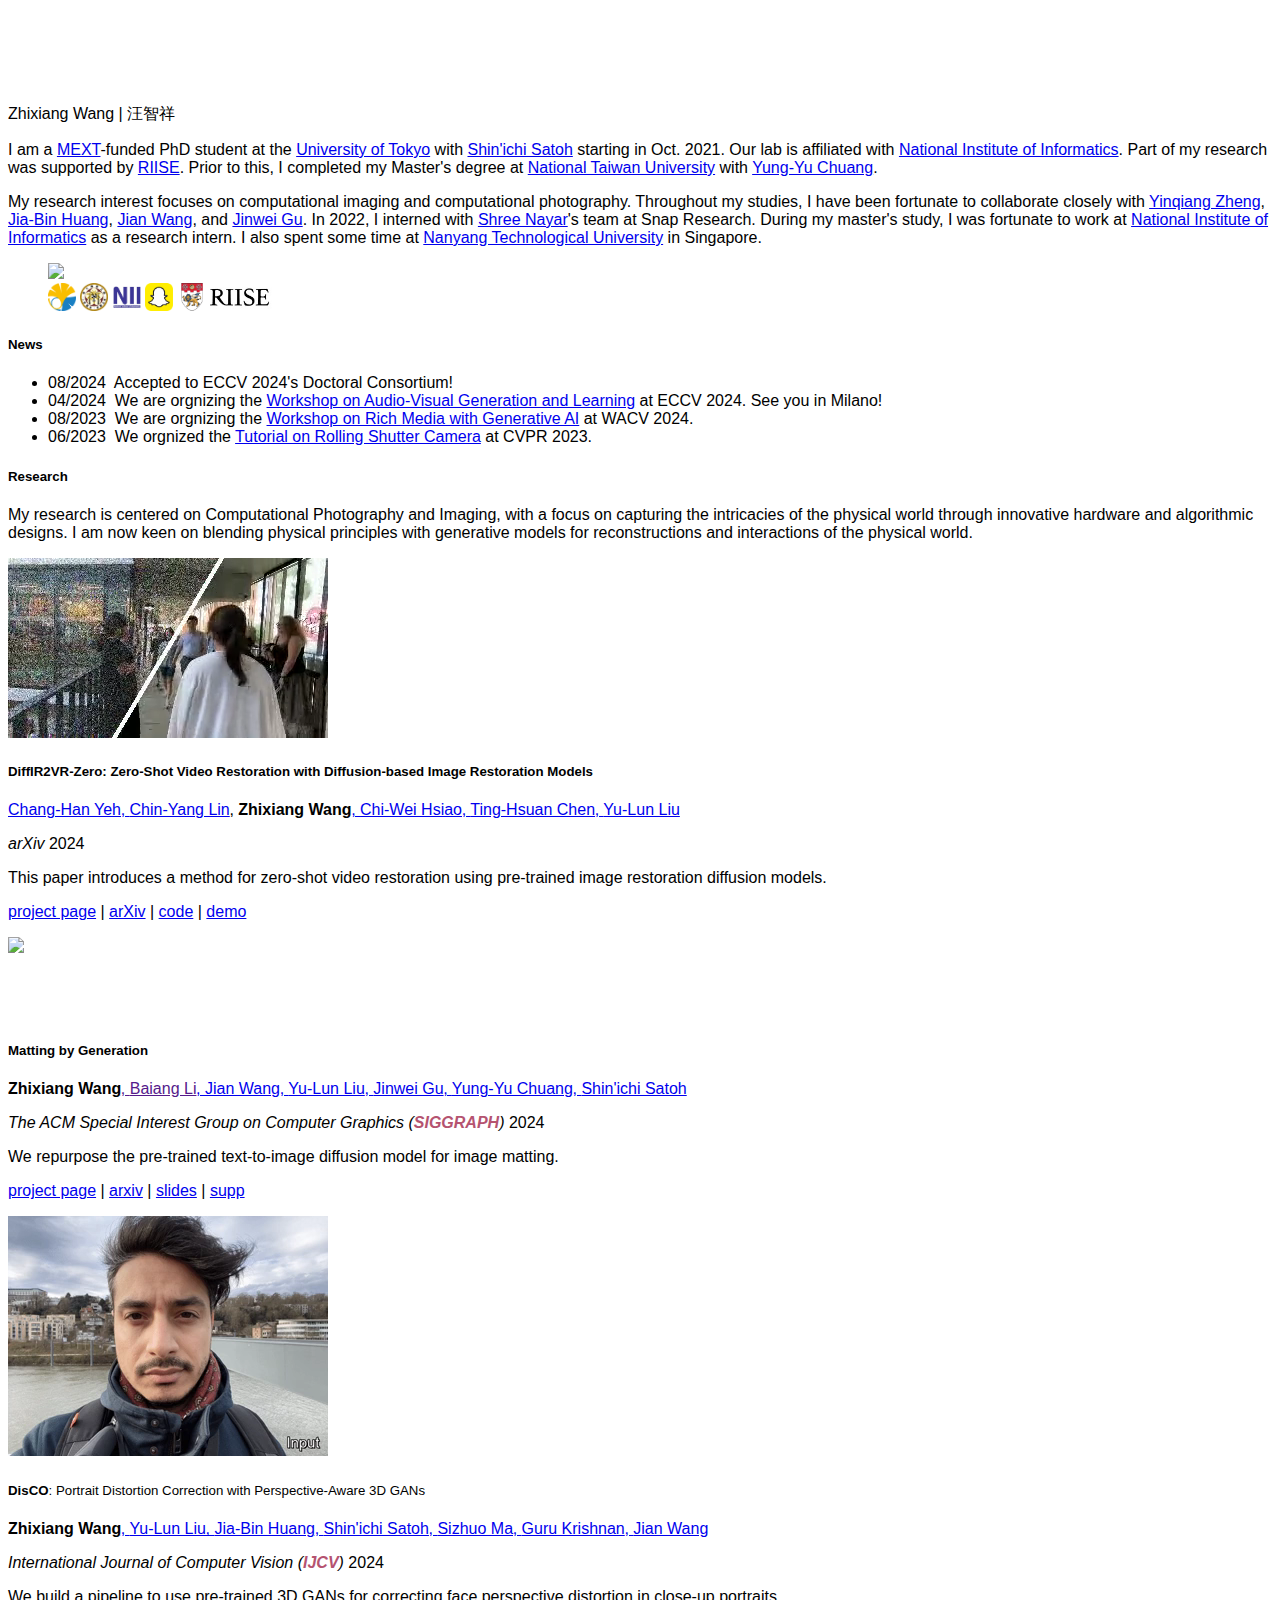
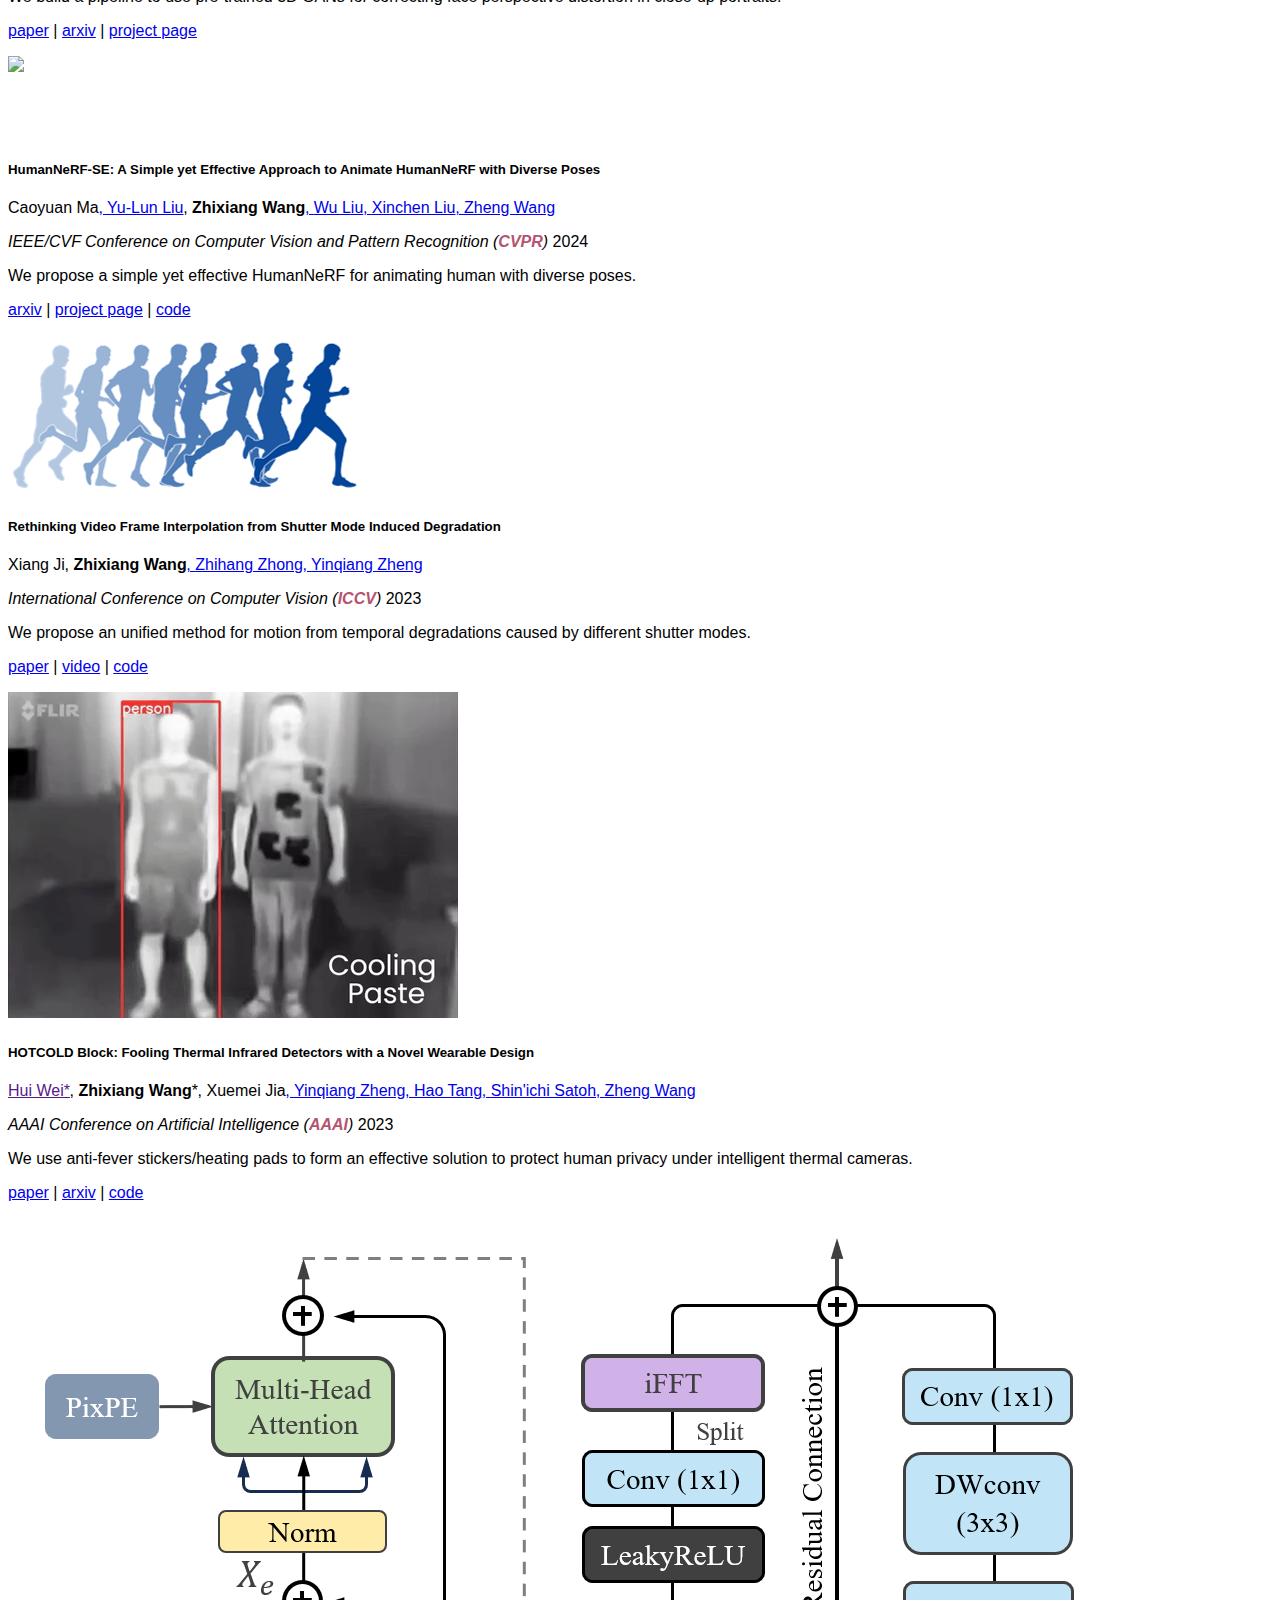
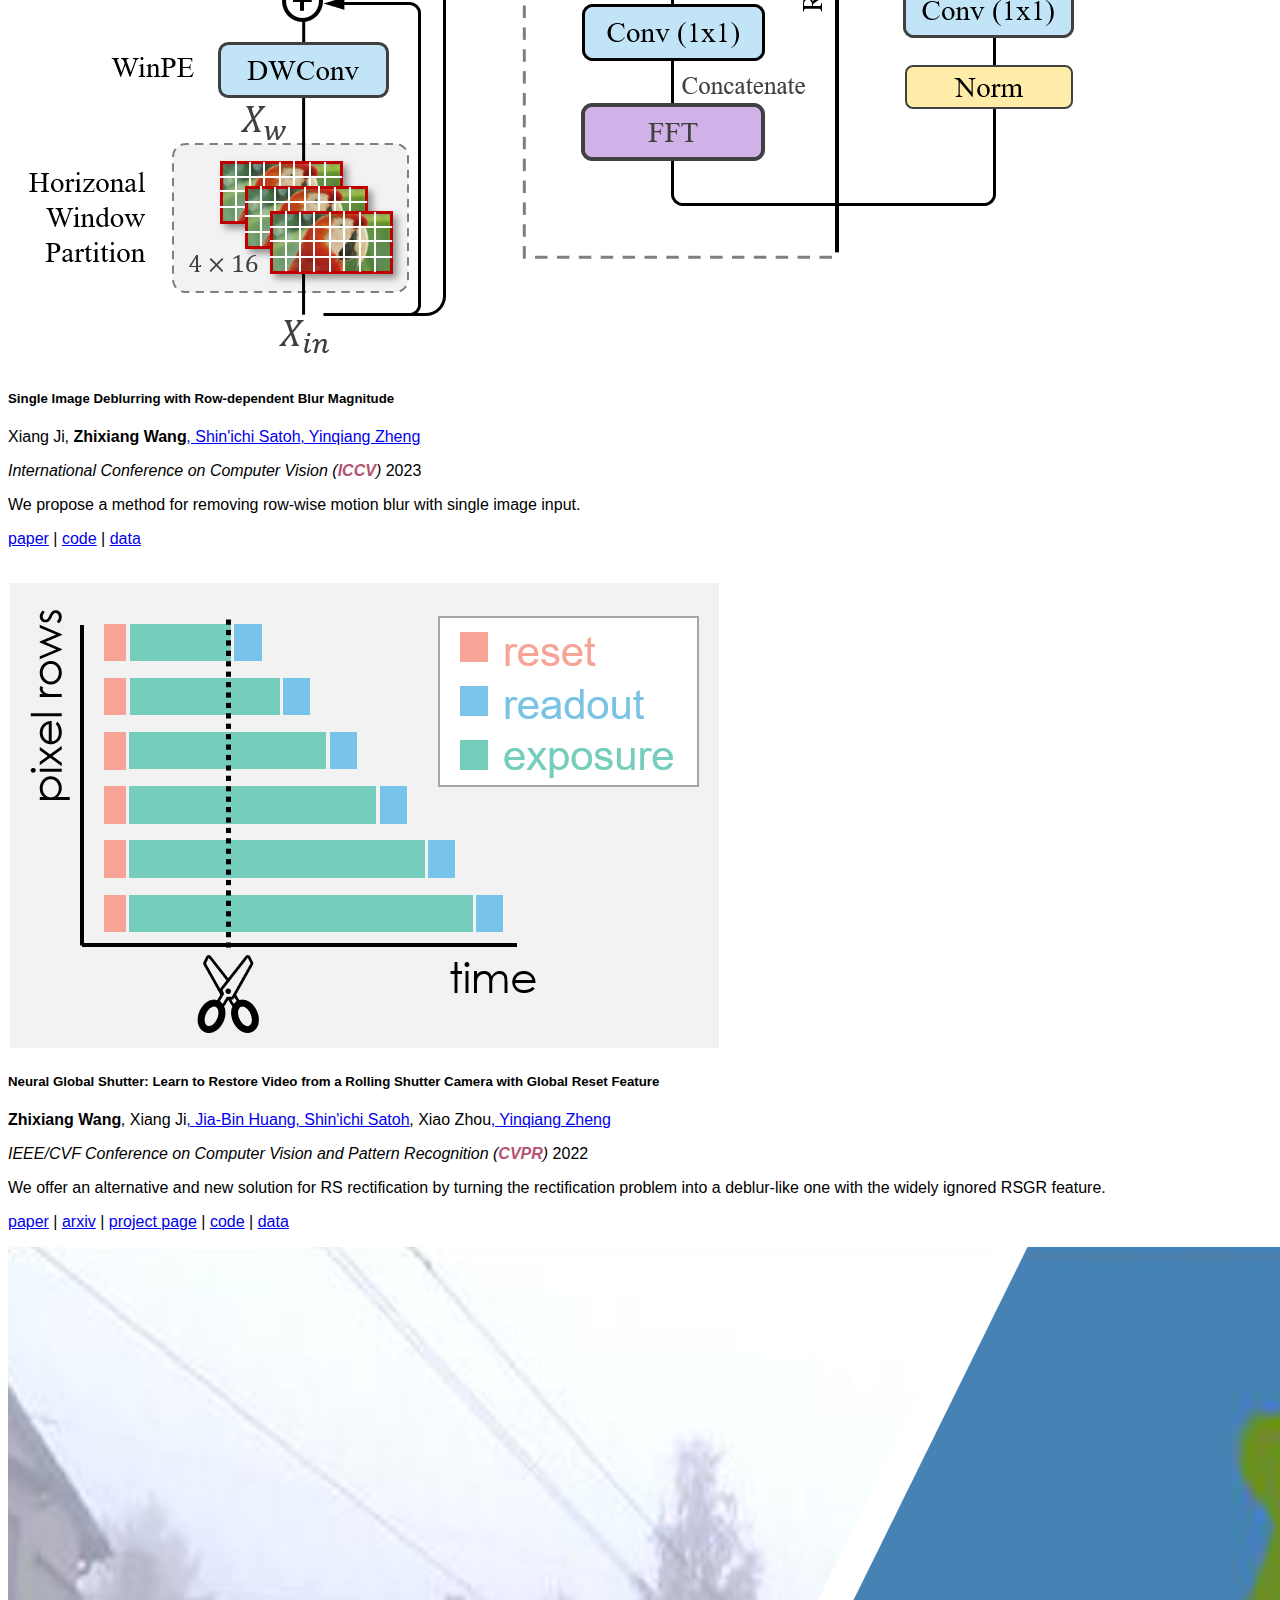
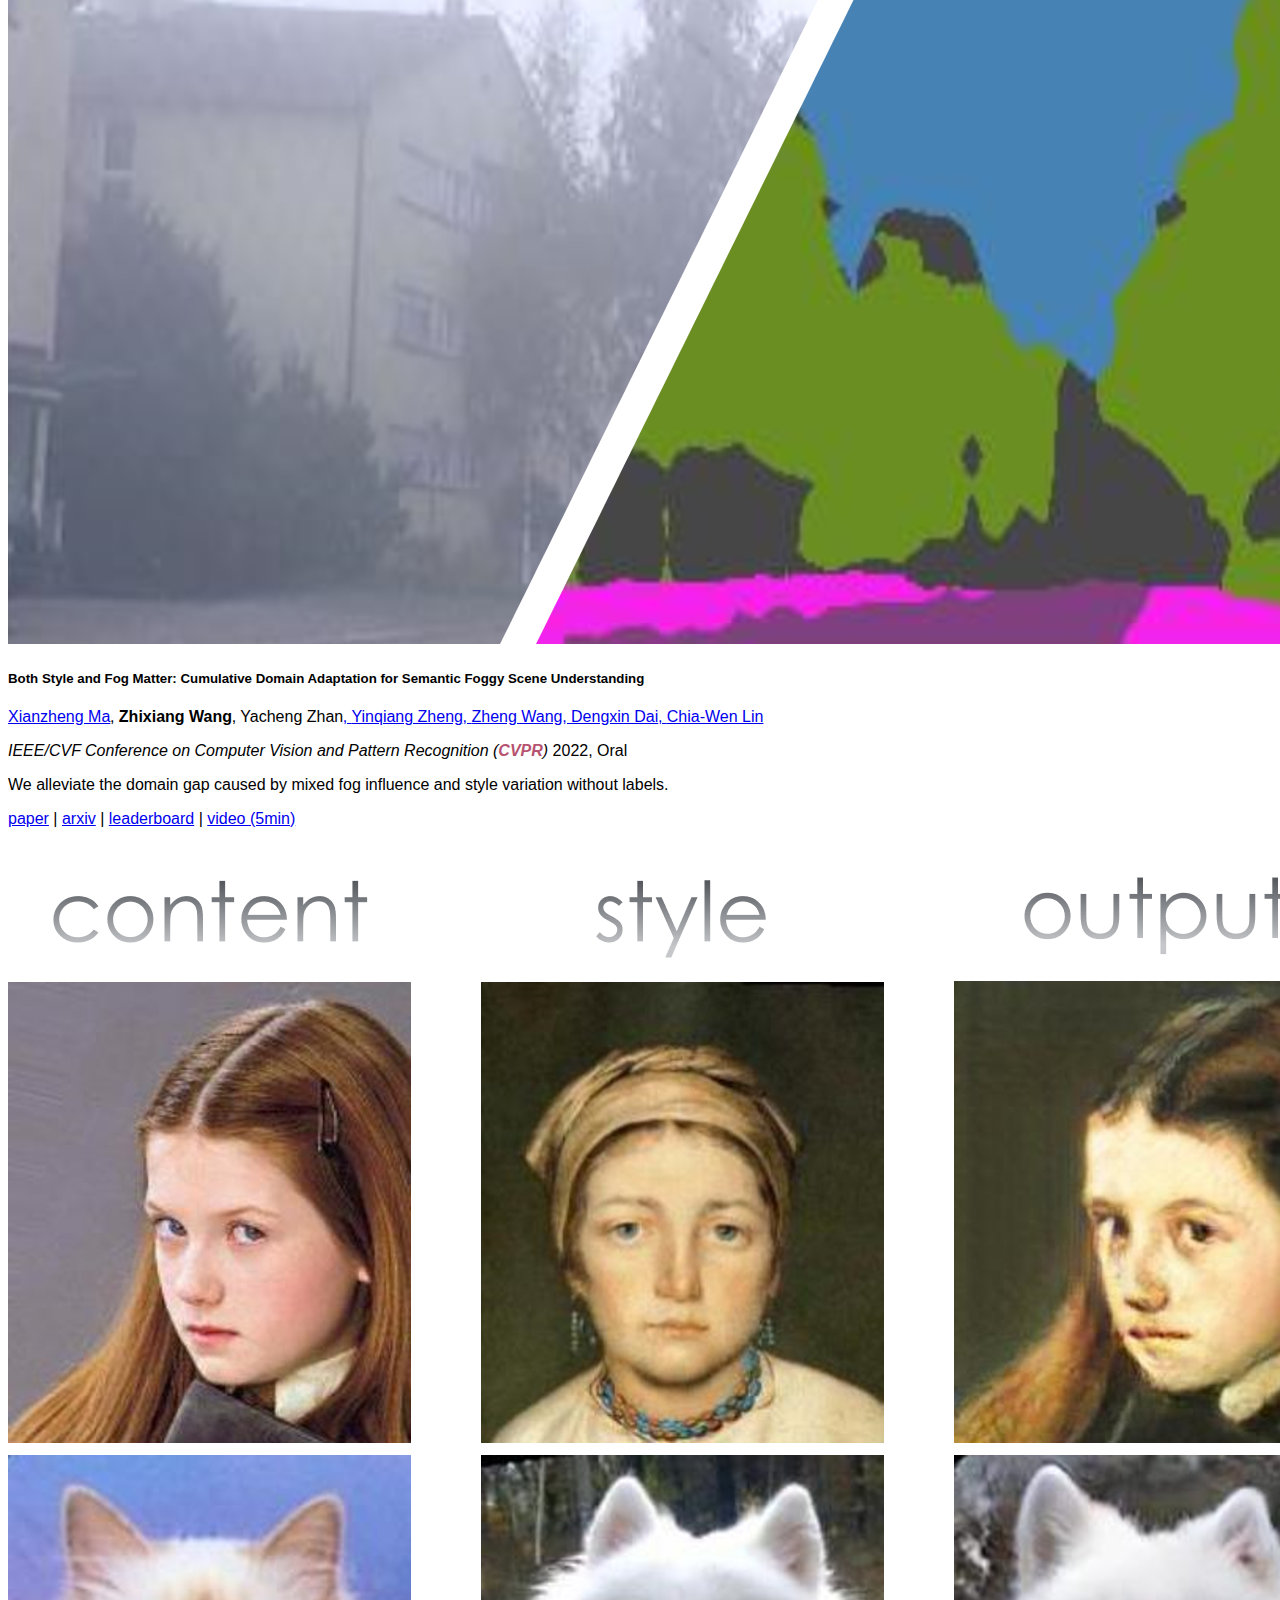
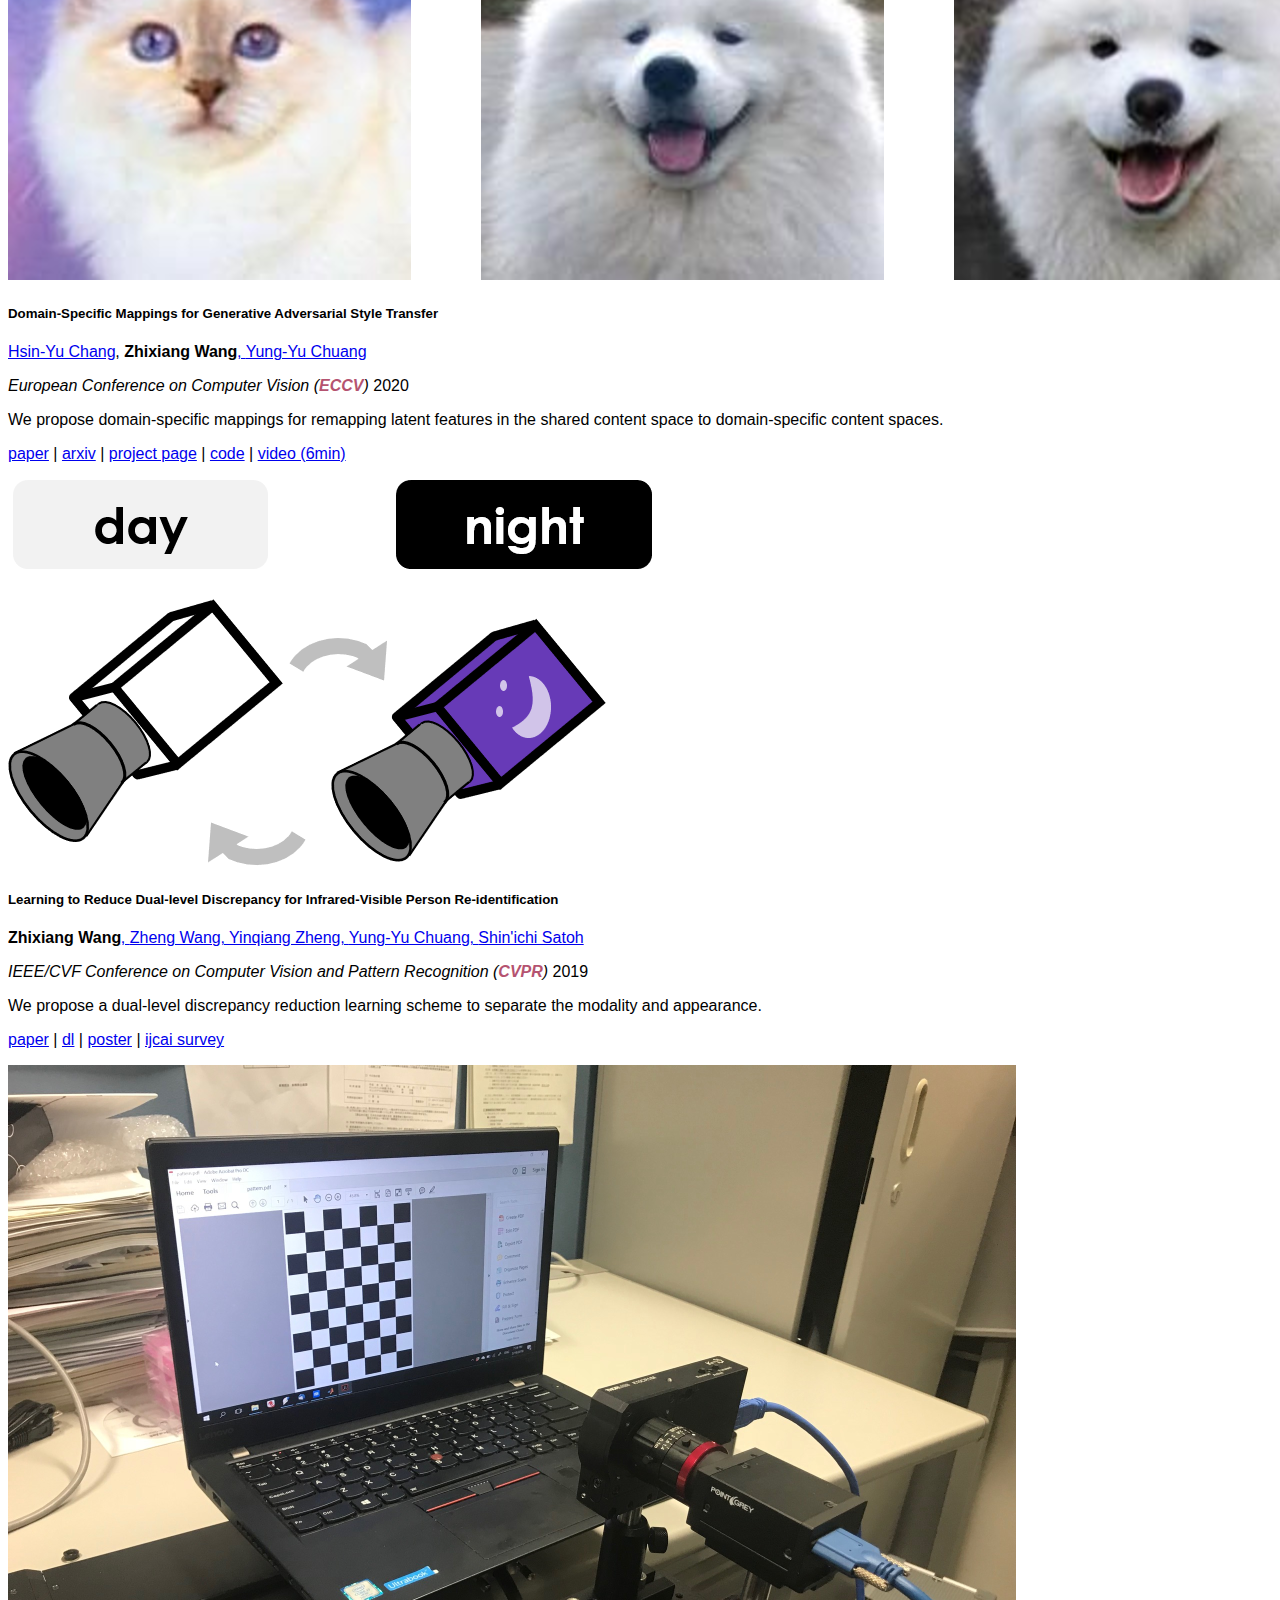
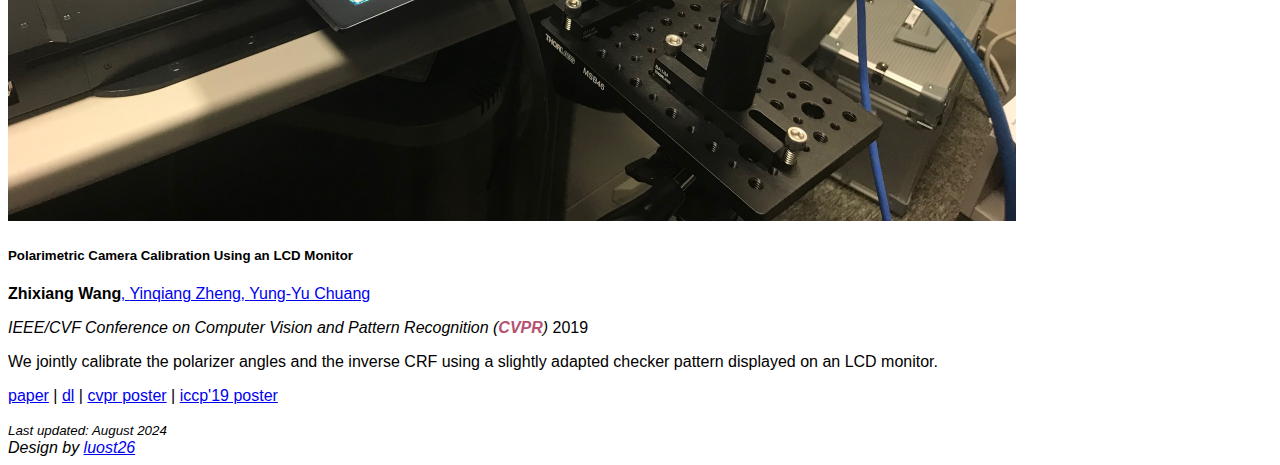
==== index.html @ e4b47e9d "update august" ====
<!DOCTYPE html>
<html>
<head>
    <meta charset="utf-8">
    <meta name="viewport" content="width=device-width, initial-scale=1, shrink-to-fit=no">
    <title>Zhixiang Wang</title>
    <link href="assets/images/wzx-logo.png" rel="shortcut icon">
</head>

<!-- Stylesheets -->
<link rel="stylesheet" href="https://cdnjs.cloudflare.com/ajax/libs/twitter-bootstrap/4.6.0/css/bootstrap.min.css" integrity="sha512-P5MgMn1jBN01asBgU0z60Qk4QxiXo86+wlFahKrsQf37c9cro517WzVSPPV1tDKzhku2iJ2FVgL67wG03SGnNA==" crossorigin="anonymous" />
<link rel="stylesheet" href="https://cdnjs.cloudflare.com/ajax/libs/font-awesome/5.15.1/css/all.min.css" integrity="sha512-+4zCK9k+qNFUR5X+cKL9EIR+ZOhtIloNl9GIKS57V1MyNsYpYcUrUeQc9vNfzsWfV28IaLL3i96P9sdNyeRssA==" crossorigin="anonymous">
<link rel="stylesheet" href="https://cdnjs.cloudflare.com/ajax/libs/academicons/1.9.1/css/academicons.min.css" integrity="sha512-b1ASx0WHgVFL5ZQhTgiPWX+68KjS38Jk87jg7pe+qC7q9YkEtFq0z7xCglv7qGIs/68d3mAp+StfC8WKC5SSAg==" crossorigin="anonymous" />
<link rel="stylesheet" href="https://cdnjs.cloudflare.com/ajax/libs/lato-font/3.0.0/css/lato-font.min.css">
<link rel="stylesheet" href="assets/css/global.css">


<body class="bg-light" >
    
    <div class="container">
        <div class="card border-0 shadow-sm bg-white">
    <div class="card-body p-5">
        <div class="row">
            <div class="col">
                <p class="h2 font-weight-normal">Zhixiang Wang <span> | 汪智祥</span></h1>
                <p class="text-muted">
                    I am a <a target="_blank" href="https://www.mext.go.jp/a_menu/koutou/ryugaku/06032818.htm">MEXT</a>-funded PhD student at the <a target="_blank" href="https://www.u-tokyo.ac.jp/en/">University of Tokyo</a> with <a target="_blank" href="http://www.satoh-lab.nii.ac.jp/index.html">Shin'ichi Satoh</a> starting in Oct. 2021. Our lab is affiliated with <a target="_blank" href="https://www.nii.ac.jp/en/">National Institute of Informatics</a>. Part of my research was supported by <a target="_blank" href="https://www.riise.u-tokyo.ac.jp/">RIISE</a>.
                    Prior to this, I completed my Master's degree at <a target="_blank" href="https://www.ntu.edu.tw/english/">National Taiwan University</a> with <a target="_blank" href="https://www.csie.ntu.edu.tw/~cyy/">Yung-Yu Chuang</a>. 
                </p>
                <p class="text-muted">
                    My research interest focuses on computational imaging and computational photography. Throughout my studies, I have been fortunate to collaborate closely with <a  target="_blank" href="https://researchmap.jp/yinqiangzheng?lang=en">Yinqiang Zheng</a>, <a target="_blank" href="https://jbhuang0604.github.io/">Jia-Bin Huang</a>, <a href="https://jianwang-cmu.github.io/">Jian Wang</a>, and <a href="https://www.gujinwei.org/">Jinwei Gu</a>.  In 2022, I interned with <a href="http://www.cs.columbia.edu/~nayar/">Shree Nayar</a>'s team at Snap Research.
                    During my master's study, I was fortunate to work at <a target="_blank" href="https://www.nii.ac.jp/en/">National Institute of Informatics</a> as a research intern. I also spent some time at <a target="_blank" href="https://www.ntu.edu.sg/">Nanyang Technological University</a> in Singapore.
                </p>  

            </div>
            <div class="col-md-auto">
                <figure class="figure">
                    <img 
                        src="assets/images/portrait_L.jpg" 
                        class="figure-img img-fluid img-thumbnail" 
                        style="height: 180px;"
                        data-toggle="tooltip" 
                        data-placement="top" 
                    >
                    <figcaption class="figure-caption text-right"></figcaption>
            <img src="./assets/misc/utokyo.png" style="height: 28px;" alt="The" class="mr-1 mt-1">
            <img src="./assets/misc/ntutw.gif" style="height: 28px;" class="mr-1 mt-1">
            <img src="./assets/misc/nii.jpg" style="height: 28px;" class="mr-1 mt-1">
            <img src="./assets/misc/snap.png" style="height: 28px;" class="mr-1 mt-1">
            <img src="./assets/misc/ntusg.png" style="height: 28px;" class="mr-1 mt-1">
            <img src="./assets/misc/riise.jpg" style="height: 28px;" class="mr-1 mt-1">
                </figure>

            </div>


        </div>
        <div class="row h3">
            <div class="col">
                <a class="pr-3" href="mailto:wangzx1994@gmail.com">
                    <i class="fa fa-envelope"></i></a>
                <a class="pr-3" target="_blank" href="https://scholar.google.com/citations?user=yybzbxMAAAAJ&hl=en"><i class="fab fa-google"></i></a>
                <a class="pr-3" target="_blank" href="https://twitter.com/lightchaserx">
                    <i class="fab fa-twitter"></i></a>
                <a class="pr-3" target="_blank" href="https://www.linkedin.com/in/zhixiang-wang-79534699/">
                    <i class="fab fa-linkedin"></i></a>
            </div>
        </div>

    </div>
</div>

<div class="my-3 p-0 bg-white shadow-sm rounded-sm">
    <h5 class="border-bottom border-gray p-3 mb-0">
        News
         <!-- <i class="fas fa-fire rediconcolor"></i> -->
   </h5>
   <div class="col-md-9 col-xl-10 position-static p-3 pl-md-0 text-muted">
    <ul>
    <li class="text-muted">
        08/2024&nbsp; Accepted to ECCV 2024's Doctoral Consortium!
    </li>
    <li class="text-muted"> 
        04/2024&nbsp; We are orgnizing the <a href="https://sites.google.com/view/avgenl">Workshop on Audio-Visual Generation and Learning</a> at ECCV 2024. See you in Milano! 
    </li>
    <li class="text-muted">
        08/2023&nbsp; We are orgnizing the <a href="https://generative-media.github.io/">Workshop on Rich Media with Generative AI</a> at WACV 2024.
    </li>
   <li class="text-muted">
        06/2023&nbsp; We orgnized the <a href="https://rstutorial.github.io/">Tutorial on Rolling Shutter Camera</a> at CVPR 2023.
    </li>
</ul>
    </div>
</div>




<div class="my-3 p-0 bg-white shadow-sm rounded-sm">
    <h5 class="p-3 mb-0 border-bottom border-gray">
        Research
        <!-- <i class="fas fa-book blackiconcolor"></i> -->
   </h5>
   <div class="row position-relative m-4 pb-15 small text-muted  ">
    <!-- <div class="col-md-9 col-xl-10 position-static small pl-md-0 mb-0"> -->
   <p>
    My research is centered on Computational Photography and Imaging, with a focus on capturing the intricacies of the physical world through innovative hardware and algorithmic designs. I am now keen on blending physical principles with generative models for reconstructions and interactions of the physical world. 
    <!-- Representative papers are highlighted. -->
   </p>
</div>
    <!-- </div> -->


    <div class="row no-gutters position-relative border-bottom border-top border-gray  ">
        <div class="col-md-3 col-xl-2 mb-md-0 p-md-3">
                <video class="lazy w-100 rounded-sm" muted autoplay loop>
                  <source src="assets/pub/2024/restorer/Yeh2024DIR.mp4" type="video/mp4">
                  Your browser does not support the video tag.
                  </video></div>
        <!-- <div class="col-md-3 col-xl-2 mb-md-0 p-md-3">
            <div onmouseout="Yeh2024DIR_stop()" onmouseover="Yeh2024DIR_start()"  class="one">
                <div class="two" id='Yeh2024DIR_image'>
                    <video class="w-100 rounded-sm" muted autoplay loop>
                  <source src="assets/pub/2024/restorer/Yeh2024DIR.mp4" type="video/mp4">
                  Your browser does not support the video tag.
                  </video></div>
                <img src='assets/pub/2024/restorer/Yeh2024DIR.jpg' alt="Description" class="img-overlay w-100 rounded-sm">
              </div>
              <script type="text/javascript">
                function Yeh2024DIR_start() {
                  document.getElementById('Yeh2024DIR_image').style.opacity = "1";
                }

                function Yeh2024DIR_stop() {
                  document.getElementById('Yeh2024DIR_image').style.opacity = "0";
                }
                Wang2023DCOstop()
              </script>
        </div> -->
        <div class="col-md-9 col-xl-10 position-static p-3 pl-md-0">
            <!-- "#F1C40F" -->
            <h5 class="mt-0 mb-1 font-weight-normal">DiffIR2VR-Zero: Zero-Shot Video Restoration with Diffusion-based Image Restoration Models</h5>
            <p class="mt-0 mb-0 small">
            <a class="comma text-body" target="_blank" href="https://jimmycv07.github.io/">Chang-Han Yeh</a>
            <a class="comma text-body" target="_blank" href="https://linjohnss.github.io/">Chin-Yang Lin</a>
            <span class="comma text-body"><strong>Zhixiang Wang</strong></span>
            <a class="comma text-body" target="_blank" href="https://chiweihsiao.github.io/">Chi-Wei Hsiao</a>
            <a class="comma text-body" target="_blank" href="https://koi953215.github.io/">Ting-Hsuan Chen</a>
            <a class="comma text-body" target="_blank" href="https://yulunalexliu.github.io/">Yu-Lun Liu</a></p>
            <p class="mt-0 mb-0 small"><i>arXiv</i> 2024</p>
            
            <p class="mt-0 mb-0 small text-muted">This paper introduces a method for zero-shot video restoration using pre-trained image restoration diffusion models.</p>
            
            <p class="small pb-0 mb-0 lh-125 text-muted abstract-links">
                <a target="_blank" href="https://jimmycv07.github.io/DiffIR2VR_web/">project page</a>
              |
              <a target="_blank" href="http://arxiv.org/abs/2407.01519">arXiv</a>
              |
              <a target="_blank" href="https://github.com/jimmycv07/DiffIR2VR-Zero">code</a>
              |
              <a target="_blank" href="https://huggingface.co/spaces/Koi953215/DiffIR2VR">demo</a>
                <!-- <a target="_blank" href="">data</a> | -->
                <!-- <a target="_blank" href="">bibtex</a>  -->
            </p>
        </div>
    </div>  

    <div class="row no-gutters position-relative border-bottom  border-gray  ">
        <div class="col-md-3 col-xl-2 mb-md-0 p-md-3">
                <img src="./assets/pub/2024/mat/mat_teaser.png" class="lazy w-100 rounded-sm">
                <!-- <img src="./assets/pub/2024/human/movement2.gif" class=" w-100 rounded-sm"> -->
        </div>
        <div class="col-md-9 col-xl-10 position-static p-3 pl-md-0">
            <h5 class="mt-0 mb-1 font-weight-normal">Matting by Generation
        </h5>
            <p class="mt-0 mb-0 small">
                <span class="comma text-body"><strong>Zhixiang Wang</strong></span>
                <a class="comma text-body" target="_blank" href="">Baiang Li</a>
                <a class="comma text-body" target="_blank" href="https://jianwang-cmu.github.io/">Jian Wang</a>
                <a class="comma text-body" target="_blank" href="https://yulunalexliu.github.io/">Yu-Lun Liu</a>
                <a class="comma text-body" target="_blank" href="https://www.gujinwei.org/">Jinwei Gu</a>
                <a class="comma text-body" target="_blank" href="https://www.csie.ntu.edu.tw/~cyy/">Yung-Yu Chuang</a>
                <a class="comma text-body" target="_blank" href="http://www.satoh-lab.nii.ac.jp/index.html">Shin'ichi Satoh</a>
                <p class="mt-0 mb-0 small"><i>The ACM Special Interest Group on Computer Graphics (<span class="venue">SIGGRAPH</span>)</i> 2024</p>
                
                <p class="mt-0 mb-0 small text-muted">We repurpose the pre-trained text-to-image diffusion model for image matting.</p> 
        
                <p class="small pb-0 mb-0 lh-125 text-muted abstract-links"> 
                <a target="_blank" href="https://lightchaserx.github.io/matting-by-generation/">project page</a> |   
                <a target="_blank" href="https://arxiv.org/abs/2407.21017">arxiv</a> |
                <a target="_blank" href="https://drive.google.com/file/d/1S6vpkuQs3I1pAX7FNRUy_ADtTudn7YJP/view">slides</a> | 
                    <a target="_blank" href="https://dl.acm.org/doi/suppl/10.1145/3641519.3657519/suppl_file/_SIGGRAPH24__Matting_by_Generation%20(10).pdf">supp</a>
                </p>


        </div>
    </div>  

    <div class="row no-gutters position-relative border-bottom border-gray ">
        <div class="col-md-3 col-xl-2 mb-md-0 p-md-3">
                <video class="lazy w-100 rounded-sm" muted autoplay loop>
                  <source src="assets/pub/2023/disco/Wang2023DCO.mp4" type="video/mp4">
                  Your browser does not support the video tag.
                  </video></div>
        <!-- <div class="col-md-3 col-xl-2 mb-md-0 p-md-3">
            <div onmouseout="Wang2023DCOstop()" onmouseover="Wang2023DCO_start()"  class="one">
                <div class="two" id='Wang2023DCO_image'>
                    <video class="w-100 rounded-sm" muted autoplay loop>
                  <source src="assets/pub/2023/disco/Wang2023DCO.mp4" type="video/mp4">
                  Your browser does not support the video tag.
                  </video></div>
                <img src='assets/pub/2023/disco/Wang2023DCO.jpg' alt="Description" class="img-overlay w-100 rounded-sm">
              </div>
              <script type="text/javascript">
                function Wang2023DCO_start() {
                  document.getElementById('Wang2023DCO_image').style.opacity = "1";
                }

                function Wang2023DCOstop() {
                  document.getElementById('Wang2023DCO_image').style.opacity = "0";
                }
                Wang2023DCOstop()
              </script>
        </div> -->
        <div class="col-md-9 col-xl-10 position-static p-3 pl-md-0">
            <!-- "#F1C40F" -->
            <h5 class="mt-0 mb-1 font-weight-normal">DisCO<span style="font-weight:normal">: Portrait Distortion Correction with Perspective-Aware 3D GANs</h5>
            <p class="mt-0 mb-0 small">
            <span class="comma text-body"><strong>Zhixiang Wang</strong></span>
            <a class="comma text-body" target="_blank" href="https://yulunalexliu.github.io/">Yu-Lun Liu</span>
            <a class="comma text-body" target="_blank" href="https://jbhuang0604.github.io/">Jia-Bin Huang</a>
            <a class="comma text-body" target="_blank" href="http://www.satoh-lab.nii.ac.jp/index.html">Shin'ichi Satoh</a>
            <a class="comma text-body" target="_blank" href="https://sizhuoma.netlify.app/">Sizhuo Ma</a>
            <a class="comma text-body" target="_blank" href="https://www.linkedin.com/in/krishnanguru/">Guru Krishnan</a>
            <a class="comma text-body" target="_blank" href="https://jianwang-cmu.github.io/">Jian Wang</a></p>
            <p class="mt-0 mb-0 small"><i>International Journal of Computer Vision (<span class="venue">IJCV</span>)</i> 2024</p>
            
            <p class="mt-0 mb-0 small text-muted">We build a pipeline to use pre-trained 3D GANs for correcting face perspective distortion in close-up portraits.</p>
            
            <p class="small pb-0 mb-0 lh-125 text-muted abstract-links">
                <a target="_blank" href="https://arxiv.org/pdf/2302.12253.pdf">paper</a> | 
                <a target="_blank" href="https://arxiv.org/abs/2302.12253">arxiv</a> |
                <a target="_blank" href="https://portrait-disco.github.io/">project page</a>
                <!-- <a target="_blank" href="https://github.com/lightChaserX/DisCO">code</a> -->
                <!-- <a target="_blank" href="">data</a> | -->
                <!-- <a target="_blank" href="">bibtex</a>  -->
            </p>
        </div>
    </div>  


    <div class="row no-gutters position-relative border-bottom border-gray">
        <div class="col-md-3 col-xl-2 mb-md-0 p-md-3">
                <img src="./assets/pub/2024/human/motion.gif" class="lazy w-100 rounded-sm">
                <!-- <img src="./assets/pub/2024/human/movement2.gif" class=" w-100 rounded-sm"> -->
        </div>
        <div class="col-md-9 col-xl-10 position-static p-3 pl-md-0">
            <h5 class="mt-0 mb-1 font-weight-normal">HumanNeRF-SE: A Simple yet Effective Approach to Animate HumanNeRF with Diverse Poses
        </h5>
            <p class="mt-0 mb-0 small">
                <span class="comma text-body" target="_blank">Caoyuan Ma</span>
                <a class="comma text-body" target="_blank" href="https://yulunalexliu.github.io/">Yu-Lun Liu</a>
                <span class="comma text-body"><strong>Zhixiang Wang</strong></span>
                <a class="comma text-body" target="_blank" href="http://liuwu.weebly.com/">Wu Liu</a>
                <a class="comma text-body" target="_blank" href="https://xinchenliu.com/">Xinchen Liu</a>
                <a class="comma text-body" target="_blank" href="https://wangzwhu.github.io/home/">Zheng Wang</a>
                <p class="mt-0 mb-0 small"><i>IEEE/CVF Conference on Computer Vision and Pattern Recognition (<span class="venue">CVPR</span>) </i> 2024</p>
                
                <p class="mt-0 mb-0 small text-muted">We propose a simple yet effective HumanNeRF for animating human with diverse poses.</p> 
        
                <p class="small pb-0 mb-0 lh-125 text-muted abstract-links">    
                    <a target="_blank" href="https://arxiv.org/abs/2312.02232">arxiv</a> | 
                    <a target="_blank" href="https://miles629.github.io/humannerf-se.github.io/">project page</a> |
                    <a target="_blank" href="https://github.com/Miles629/HumanNeRF-SE">code</a>                    <!-- <a target="_blank" href="">bibtex</a> -->
                </p>


        </div>
    </div>  


<!--     <div class="row no-gutters position-relative border-bottom border-gray">
        <div class="col-md-3 col-xl-2 mb-md-0 p-md-3">
            <img src="./assets/pub/2024/coreset/CDS.jpg" class="lazy w-100 rounded-sm">
        </div>
        <div class="col-md-9 col-xl-10 position-static p-3 pl-md-0">
            <h5 class="mt-0 mb-1 font-weight-normal">Contributing Dimension Structure of Deep Feature for Coreset Selection
        </h5>
            <p class="mt-0 mb-0 small">
                <a class="comma text-body" target="_blank" href="https://zhijingwan.github.io/">Zhijing Wan</a>
                <span class="comma text-body"><strong>Zhixiang Wang</strong></span>
                <a class="comma text-body" target="_blank" href="">Yuran Wang</a>
                <a class="comma text-body" target="_blank" href="https://wangzwhu.github.io/home/">Zheng Wang</a>
                <a class="comma text-body" target="_blank" href="https://hongyuanzhu.github.io/">Hongyuan Zhu</a>
                <a class="comma text-body" target="_blank" href="http://www.satoh-lab.nii.ac.jp/index.html">Shin'ichi Satoh</a>
                <p class="mt-0 mb-0 small"><i>AAAI Conference on Artificial Intelligence (<span class="venue">AAAI</span>)</i> 2024</p>
                
                 
                <p class="small pb-0 mb-0 lh-125 text-muted abstract-links">    
                    <a target="_blank" href="https://arxiv.org/abs/2401.16193">arxiv</a> | 
                    <a target="_blank" href="https://github.com/ZhijingWan/zhijingwan.github.io/blob/main/poster/Poster_AAAI2024.pdf">poster</a> |
                    <a target="_blank" href="https://github.com/ZhijingWan/contributing-dimension-structure">code</a>
                </p>

        </div>
    </div>   -->




    <div class="row no-gutters position-relative border-bottom border-gray">
        <div class="col-md-3 col-xl-2 mb-md-0 p-md-3">
            <img src="./assets/pub/2023/interp/interp.png" class="lazy w-100 rounded-sm">
        </div>
        <div class="col-md-9 col-xl-10 position-static p-3 pl-md-0">
            <h5 class="mt-0 mb-1 font-weight-normal">Rethinking Video Frame Interpolation from Shutter Mode Induced Degradation
        </h5>
            <p class="mt-0 mb-0 small">
                <span class="comma text-body" target="_blank">Xiang Ji</span>
                <span class="comma text-body"><strong>Zhixiang Wang</strong></span>
                <a class="comma text-body" target="_blank" href="https://zzh-tech.github.io/">Zhihang Zhong</a>
                <a class="comma text-body" target="_blank" href="https://researchmap.jp/yinqiangzheng?lang=en">Yinqiang Zheng</a>
                <p class="mt-0 mb-0 small"><i>International Conference on Computer Vision (<span class="venue">ICCV</span>)</i> 2023</p>
                
                <p class="mt-0 mb-0 small text-muted">We propose an unified method for motion from temporal degradations caused by different shutter modes.</p> 
        
                <p class="small pb-0 mb-0 lh-125 text-muted abstract-links">    
                    <a target="_blank" href="https://openaccess.thecvf.com/content/ICCV2023/papers/Ji_Rethinking_Video_Frame_Interpolation_from_Shutter_Mode_Induced_Degradation_ICCV_2023_paper.pdf">paper</a> | 
                    <a target="_blank" href="https://drive.google.com/file/d/1opbVtfsuPNvAw9XvdlTIPysb8eOs4PTD/view?usp=sharing">video</a> |
                    <a target="_blank" href="https://github.com/jixiang2016/PMBNet">code</a>                    <!-- <a target="_blank" href="">bibtex</a> -->
                </p>

        </div>
    </div>  





<div class="row no-gutters position-relative border-bottom  ">
    <!-- <div class="col-md-3 col-xl-2 mb-md-0 p-md-3">
        <img src="assets/pub/2023/attack/thumbil.gif" class="lazy w-100 rounded-sm">
    </div> -->
    <div class="col-md-3 col-xl-2 mb-md-0 p-md-3">
            <!-- <img src="assets/pub/2023/disco/thumbil.gif" class=""> -->
            <video class="lazy w-100 rounded-sm" muted autoplay loop>
                  <source src="assets/pub/2023/attack/thumbil.mp4" type="video/mp4">
                  Your browser does not support the video tag.
                  </video>
            <!-- <div onmouseout="Wei2023Attstop()" onmouseover="Wei2023Att_start()"  class="one">
                <div class="two" id='Wei2023Att_image'>
                    <video class="w-100 rounded-sm" muted autoplay loop>
                  <source src="assets/pub/2023/attack/thumbil.mp4" type="video/mp4">
                  Your browser does not support the video tag.
                  </video></div>
                <img src='assets/pub/2023/attack/thumbil.jpg' alt="Description" class="img-overlay w-100 rounded-sm">
              </div>
              <script type="text/javascript">
                function Wei2023Att_start() {
                  document.getElementById('Wei2023Att_image').style.opacity = "1";
                }

                function Wei2023Attstop() {
                  document.getElementById('Wei2023Att_image').style.opacity = "0";
                }
                Wei2023Attstop()
              </script> -->
    </div>
    <div class="col-md-9 col-xl-10 position-static p-3 pl-md-0 ">
        <h5 class="mt-0 mb-1 font-weight-normal">HOTCOLD Block: Fooling Thermal Infrared Detectors with a Novel Wearable Design
</h5>
        <p class="mt-0 mb-0 small">
        <a class="comma text-body" target="_blank" href="">Hui Wei*</a>
        <span class="comma text-body"><strong>Zhixiang Wang</strong>*</span>
        <span class="comma text-body">Xuemei Jia</span>
        <a class="comma text-body" target="_blank" href="https://researchmap.jp/yinqiangzheng?lang=en">Yinqiang Zheng</a>
        <a class="comma text-body" target="_blank" href="https://ha0tang.github.io/">Hao Tang</a>
        <a class="comma text-body" target="_blank" href="http://www.satoh-lab.nii.ac.jp/index.html">Shin'ichi Satoh</a>
        <a class="comma text-body" target="_blank" href="https://wangzwhu.github.io/home/">Zheng Wang</a>
</p>
        <p class="mt-0 mb-0 small"><i>AAAI Conference on Artificial Intelligence (<span class="venue">AAAI</span>)
</i> 2023 
<!--             <span class="badge badge-pill badge-custom badge-success">Rating: SA, WA, WA, BA</span> -->
        </p> 
        
        <p class="mt-0 mb-0 small text-muted">We use anti-fever stickers/heating pads to form an effective solution to protect human privacy under intelligent thermal cameras.</p> 
        
        <p class="small pb-0 mb-0 lh-125 text-muted abstract-links">
            
            
            <a target="_blank" href="https://ojs.aaai.org/index.php/AAAI/article/view/26777">paper</a> | 
            <a target="_blank" href="https://arxiv.org/abs/2212.05709">arxiv</a> |
            <!-- <a target="_blank" href="">project page</a> | -->
            <a target="_blank" href="https://github. com/weihui1308/HOTCOLDBlock">code</a>
            <!-- <a target="_blank" href="">data</a> -->
            <!-- <a target="_blank" href="">bibtex</a> -->
        </p>
            

        <!-- <p class="mt-0 mb-0 small text-muted">We .</p> -->

    </div>
</div>  

<div class="row no-gutters position-relative border-bottom border-gray">
    <div class="col-md-3 col-xl-2 mb-md-0 p-md-3">
        <img src="./assets/pub/2023/single/single.png" class="lazy w-100 rounded-sm">
    </div>
    <div class="col-md-9 col-xl-10 position-static p-3 pl-md-0">
        <h5 class="mt-0 mb-1 font-weight-normal">Single Image Deblurring with Row-dependent Blur Magnitude
</h5>
        <p class="mt-0 mb-0 small">
        <span class="comma text-body" target="_blank">Xiang Ji</span>
        <span class="comma text-body"><strong>Zhixiang Wang</strong></span>
        <a class="comma text-body" target="_blank" href="http://www.satoh-lab.nii.ac.jp/index.html">Shin'ichi Satoh</a>
        <a class="comma text-body" target="_blank" href="https://researchmap.jp/yinqiangzheng?lang=en">Yinqiang Zheng</a>
        <p class="mt-0 mb-0 small"><i>International Conference on Computer Vision (<span class="venue">ICCV</span>)
</i> 2023</p>
        <p class="mt-0 mb-0 small text-muted">We propose a method for removing row-wise motion blur with single image input.</p>
        
        <p class="small pb-0 mb-0 lh-125 text-muted abstract-links">
            
            
            <a target="_blank" href="https://openaccess.thecvf.com/content/ICCV2023/papers/Ji_Single_Image_Deblurring_with_Row-dependent_Blur_Magnitude_ICCV_2023_paper.pdf">paper</a> | 
            <a target="_blank" href="https://github.com/jixiang2016/RSS-T">code</a> |
            <a target="_blank" href="https://drive.google.com/file/d/1l0GMiv2xMcVaSuIY4E7f3zPljtRq1mju/view">data</a>
                        
        </p>

    </div>
</div>  



<div class="row no-gutters position-relative border-bottom ">
    <div class="col-md-3 col-xl-2 mb-md-0 p-md-3">
        <img src="assets/pub/2022/rsgr/thumbnail.png" class="lazy w-100 rounded-sm">
    </div>
    <div class="col-md-9 col-xl-10 position-static p-3 pl-md-0 ">
        <h5 class="mt-0 mb-1 font-weight-normal">Neural Global Shutter: Learn to Restore Video from a Rolling Shutter Camera with Global Reset Feature
</h5>
        <p class="mt-0 mb-0 small">
        <span class="comma text-body"><strong>Zhixiang Wang</strong></span>
        <span class="comma text-body" target="_blank">Xiang Ji</span>
        <a class="comma text-body" target="_blank" href="https://jbhuang0604.github.io/">Jia-Bin Huang</a>
        <a class="comma text-body" target="_blank" href="http://www.satoh-lab.nii.ac.jp/index.html">Shin'ichi Satoh</a>
        <span class="comma text-body" target="_blank">Xiao Zhou</span>
        <a class="comma text-body" target="_blank" href="https://researchmap.jp/yinqiangzheng?lang=en">Yinqiang Zheng</a>
</p>
        <p class="mt-0 mb-0 small"><i>IEEE/CVF Conference on Computer Vision and Pattern Recognition (<span class="venue">CVPR</span>)
</i> 2022 
<!--             <span class="badge badge-pill badge-custom badge-success">Rating: SA, WA, WA</span> -->
        </p>
        
        <p class="mt-0 mb-0 small text-muted">We offer an alternative and new solution for RS rectification by turning the rectification problem into a deblur-like one with the widely ignored RSGR feature.</p>

        
        <p class="small pb-0 mb-0 lh-125 text-muted abstract-links">
            
            
            <a target="_blank" href="assets/pub/2022/rsgr/Wang2022RSGR.pdf">paper</a> | 
            <a target="_blank" href="https://arxiv.org/abs/2204.00974">arxiv</a> |
            <a target="_blank" href="https://lightchaserx.github.io/ngs/">project page</a> |
            <a target="_blank" href="https://github.com/lightChaserX/neural-global-shutter">code</a> |
            <a target="_blank" href="https://drive.google.com/file/d/1gkZpdtDPMGyQF6t-GVq6YgjQ3QfknVRv/view?usp=sharing">data</a>
            <!-- <a target="_blank" href="">bibtex</a> -->
            
            
        </p>


    </div>
</div>  
       
<div class="row no-gutters position-relative border-bottom border-gray">
    <div class="col-md-3 col-xl-2 mb-md-0 p-md-3">
        <img src="assets/pub/2022/cdm/thumbnail.png" class="lazy w-100 rounded-sm">
    </div>
    <div class="col-md-9 col-xl-10 position-static p-3 pl-md-0">
        <h5 class="mt-0 mb-1 font-weight-normal">Both Style and Fog Matter: Cumulative Domain Adaptation for Semantic Foggy Scene Understanding
</h5>
        <p class="mt-0 mb-0 small">
        <a class="comma text-body" target="_blank" href="https://scholar.google.com/citations?user=NS8g2mMAAAAJ&hl=zh-CN">Xianzheng Ma</a>
        <span class="comma text-body"><strong>Zhixiang Wang</strong></span>
        <span class="comma text-body" target="_blank">Yacheng Zhan</span>
        <a class="comma text-body" target="_blank" href="https://researchmap.jp/yinqiangzheng?lang=en">Yinqiang Zheng</a>
        <a class="comma text-body" target="_blank" href="https://wangzwhu.github.io/home/">Zheng Wang</a>
        <a class="comma text-body" target="_blank" href="https://vas.mpi-inf.mpg.de/dengxin/">Dengxin Dai</a>
        <a class="comma text-body" target="_blank" href="https://www.ee.nthu.edu.tw/cwlin/">Chia-Wen Lin</a>
</p>
        <p class="mt-0 mb-0 small"><i>IEEE/CVF Conference on Computer Vision and Pattern Recognition (<span class="venue">CVPR</span>)
</i> 2022, Oral
<!--             <span class="badge badge-pill badge-custom badge-success">Rating: SA, WA, WA</span> -->
        </p>
        
        <p class="mt-0 mb-0 small text-muted">We alleviate the domain gap caused by mixed fog influence and style variation without labels.</p>

        
        <p class="small pb-0 mb-0 lh-125 text-muted abstract-links">
            
            
            <a target="_blank" href="assets/pub/2022/rsgr/Ma2022CMD.pdf">paper</a> |
            <a target="_blank" href="https://arxiv.org/abs/2112.00484">arxiv</a> | 
            <a target="_blank" href="https://acdc.vision.ee.ethz.ch/benchmarks#semanticSegmentation">leaderboard</a> |
            <a target="_blank" href="https://www.youtube.com/watch?v=RfOKgick954">video (5min)</a>
            <!-- <a target="_blank" href="">code</a>  -->
            <!-- <a target="_blank" href="">bibtex</a>  -->
            
        </p>



    </div>
</div>  
    
        
<div class="row no-gutters position-relative border-bottom border-gray">
    <div class="col-md-3 col-xl-2 mb-md-0 p-md-3">
        <img src="assets/pub/2020/dsm/thumbnail.png" class="lazy w-100 rounded-sm">
    </div>
    <div class="col-md-9 col-xl-10 position-static p-3 pl-md-0">
        <h5 class="mt-0 mb-1 font-weight-normal">Domain-Specific Mappings for Generative Adversarial Style Transfer
</h5>
        <p class="mt-0 mb-0 small">
        <a class="comma text-body" target="_blank" href="https://github.com/acht7111020">Hsin-Yu Chang</a>
        <span class="comma text-body"><strong>Zhixiang Wang</strong></span>
        <a class="comma text-body" target="_blank" href="https://www.csie.ntu.edu.tw/~cyy/">Yung-Yu Chuang</a>
</p>
        <p class="mt-0 mb-0 small"><i>European Conference on Computer Vision (<span class="venue">ECCV</span>)</i> 2020</p>
        <p class="mt-0 mb-0 small text-muted">We propose domain-specific mappings for remapping latent features in the shared content space to domain-specific content spaces. 

        <p class="small pb-0 mb-0 lh-125 text-muted abstract-links">
            
            <a target="_blank" href="https://www.csie.ntu.edu.tw/~cyy/publications/papers/Chang2020DSM.pdf">paper</a> | <a target="_blank" href="https://arxiv.org/abs/2008.02198">arxiv</a> | <a target="_blank" href="https://acht7111020.github.io/DSMAP-demo/">project page</a> | <a target="_blank" href="https://github.com/acht7111020/DSMAP">code</a> | <a target="_blank" href="https://www.youtube.com/watch?v=WH8lpouVx40&t=85s">video (6min)</a>
            <!-- <a target="_blank" href="assets/pub/2020/dsm/2020_Chang_DSM.txt">bibtex</a>  -->

            
        </p>

        <!-- This way, images can be encoded more properly for style transfer. -->
        </p>

    </div>
</div>
    
        
<div class="row no-gutters position-relative border-bottom">
    <div class="col-md-3 col-xl-2 mb-md-0 p-md-3">
        <img src="assets/pub/2019/lrd/thumbnail.png" class="lazy w-100 rounded-sm">
    </div>
    <div class="col-md-9 col-xl-10 position-static p-3 pl-md-0">
        <h5 class="mt-0 mb-1 font-weight-normal">Learning to Reduce Dual-level Discrepancy for Infrared-Visible Person Re-identification
</h5>
        <p class="mt-0 mb-0 small">
        <span class="comma text-body"><strong>Zhixiang Wang</strong></span>
        <a class="comma text-body" target="_blank" href="https://wangzwhu.github.io/home/">Zheng Wang</a>
        <a class="comma text-body" target="_blank" href="https://researchmap.jp/yinqiangzheng?lang=en">Yinqiang Zheng</a>
        <a class="comma text-body" target="_blank" href="https://www.csie.ntu.edu.tw/~cyy/">Yung-Yu Chuang</a>
        <a class="comma text-body" target="_blank" href="http://www.satoh-lab.nii.ac.jp/index.html">Shin'ichi Satoh</a>
</p>
        <p class="mt-0 mb-0 small"><i>IEEE/CVF Conference on Computer Vision and Pattern Recognition (<span class="venue">CVPR</span>)</i> 2019</p>
        
        <p class="mt-0 mb-0 small text-muted">          
        We propose a dual-level discrepancy reduction learning scheme to separate the modality and appearance. 
        <!-- It incorporates image-level constraints with the existing feature-level counterparts. -->
        </p>
        
        <p class="small pb-0 mb-0 lh-125 text-muted abstract-links">
            
            <a target="_blank" href="https://www.csie.ntu.edu.tw/~cyy/publications/papers/Wang2019LRD.pdf">paper</a> |
            <a target="_blank" href="https://openaccess.thecvf.com/content_CVPR_2019/html/Wang_Learning_to_Reduce_Dual-Level_Discrepancy_for_Infrared-Visible_Person_Re-Identification_CVPR_2019_paper.html">dl</a> | 
            <a target="_blank" href="assets/pub/2019/lrd/lrd_cvpr_poster.pdf">poster</a> |
            <a target="_blank" href="https://arxiv.org/abs/1905.10048">ijcai survey</a>
            <!-- <a target="_blank" href="assets/pub/2019/lrd/2019_Wang_LRD.txt">bibtex</a> -->
            
        </p>

    </div>
</div>
    
        
<div class="row no-gutters position-relative border-bottom border-gray ">
    <div class="col-md-3 col-xl-2 mb-md-0 p-md-3">
        <img src="assets/pub/2019/pcc/thumbnail.png" class="lazy w-100 rounded-sm">
    </div>
    <div class="col-md-9 col-xl-10 position-static p-3 pl-md-0">
        <h5 class="mt-0 mb-1 font-weight-normal">Polarimetric Camera Calibration Using an LCD Monitor</h5>
        <p class="mt-0 mb-0 small">
        <span class="comma text-body"><strong>Zhixiang Wang</strong></span>
        <a class="comma text-body" target="_blank" href="https://researchmap.jp/yinqiangzheng?lang=en">Yinqiang Zheng</a>
        <a class="comma text-body" target="_blank" href="https://www.csie.ntu.edu.tw/~cyy/">Yung-Yu Chuang</a>
</p>
        <p class="mt-0 mb-0 small"><i>IEEE/CVF Conference on Computer Vision and Pattern Recognition (<span class="venue">CVPR</span>)</i> 2019 
<!--             <span class="badge badge-pill badge-custom badge-success">Rating: SA, WA, B</span> -->
        </p>
        
        <p class="mt-0 mb-0 small text-muted">
        We jointly calibrate the polarizer angles and the inverse CRF using a slightly adapted checker pattern displayed on an LCD monitor.</p>

        <p class="small pb-0 mb-0 lh-125 text-muted abstract-links">
            
            
            <a target="_blank" href="https://www.csie.ntu.edu.tw/~cyy/publications/papers/Wang2019PCC.pdf">paper</a> | 
            <a target="_blank" href="https://openaccess.thecvf.com/content_CVPR_2019/html/Wang_Polarimetric_Camera_Calibration_Using_an_LCD_Monitor_CVPR_2019_paper.html">dl</a> | 
            <a target="_blank" href="assets/pub/2019/pcc/cvpr_poster.pdf">cvpr poster</a> |
            <a target="_blank" href="assets/pub/2019/pcc/iccp_poster.pdf">iccp'19 poster</a> 
            <!-- <a target="_blank" href="assets/pub/2019/pcc/2019_Wang_PCC.txt">bibtex</a> -->
            
        </p>

    </div>
</div>    
    
       <!-- <span class="">(* indicates equal contribution and <sup>†</sup> indicates equal advising)</span> -->

<!--     <h6 class="d-block p-3 mt-0 text-right">
        <a href="https://scholar.google.com/citations?user=yybzbxMAAAAJ&hl=en">All publications <i class="fas fa-angle-double-right"></i></a>
    </h6> -->
</div>





</div>




<footer class="footer">
    <div class="container">
        <div class="row my-3">
            <div class="col-6">
                <small class="text-muted"><i>Last updated: August 2024</i></small>
            </div>
            <div class="col-6">
                <div class="float-right text-muted"><i>Design by <a href="https://luost.me">luost26</a></i></div>
            </div>
        </div>
    </div>
</footer>



</body>

<!-- Scripts -->
<script src="https://cdnjs.cloudflare.com/ajax/libs/jquery/3.5.1/jquery.min.js"></script>
<script type="text/javascript" src="//cdnjs.cloudflare.com/ajax/libs/jquery.lazy/1.7.9/jquery.lazy.min.js"></script>
<script type="text/javascript" src="//cdnjs.cloudflare.com/ajax/libs/jquery.lazy/1.7.9/jquery.lazy.plugins.min.js"></script>
<script src="https://cdnjs.cloudflare.com/ajax/libs/popper.js/1.14.7/umd/popper.min.js" integrity="sha384-UO2eT0CpHqdSJQ6hJty5KVphtPhzWj9WO1clHTMGa3JDZwrnQq4sF86dIHNDz0W1" crossorigin="anonymous"></script>
<script src="https://cdnjs.cloudflare.com/ajax/libs/twitter-bootstrap/4.6.0/js/bootstrap.min.js" integrity="sha512-XKa9Hemdy1Ui3KSGgJdgMyYlUg1gM+QhL6cnlyTe2qzMCYm4nAZ1PsVerQzTTXzonUR+dmswHqgJPuwCq1MaAg==" crossorigin="anonymous"></script>
<script src="https://cdnjs.cloudflare.com/ajax/libs/github-buttons/2.14.2/buttons.min.js" integrity="sha512-OYwZx04hKFeFNYrWxIyo3atgGpb+cxU0ENWBZs72X7T9U+NoHPM1ftUn/Mfw7dRDXrqWA6M1wBg6z6fGE32aeA==" crossorigin="anonymous"></script>
<script src="assets/js/common.js"></script>


<script>
 (function(i,s,o,g,r,a,m){i['GoogleAnalyticsObject']=r;i[r]=i[r]||function(){
 (i[r].q=i[r].q||[]).push(arguments)},i[r].l=1*new Date();a=s.createElement(o),
 m=s.getElementsByTagName(o)[0];a.async=1;a.src=g;m.parentNode.insertBefore(a,m)
 })(window,document,'script','https://www.google-analytics.com/analytics.js','ga');

 ga('create', 'UA-104390830-1', 'auto');
 ga('send', 'pageview');

</script>


</html>
---- assets/css/global.css ----
@charset "utf-8";
body {
    font-family: "Lato", sans-serif;
    padding-top: 5.0rem;
}

.navbar {
    opacity: 0.95;
}

.inline-badge {
    height: 16px;
    vertical-align: -10%;
    margin-right: 2px;
    line-break: unset;
}

.no-break {
    white-space: nowrap;
}

.cover-image {
    width: 180px;
    max-height: 120px;
}

.abstract-body {
    min-height: 100px;
}

img.lazy {
    background-image: url('images/loading.gif');
    background-repeat: no-repeat;
    background-position: 50% 50%;
    background-size: 50px 50px;
    min-height: 80px;
}

video.lazy {
    background-position: 50% 50%;
    background-size: 50px 50px;
    min-height: 80px;
}


.comma:not(:first-child) {
    margin-left: -.3em;  
}
  
/* no need to display empty elements */
.comma:empty {
    display: none;
}

.comma:not(:first-child):before {
    content: ", ";
}

.badge-custom {
    font-size: 100%;
}

@media (min-width: 576px) {
    .card-columns {
        column-count: 1!important;
    }
}

@media (min-width: 768px) {
    .card-columns {
        column-count: 2!important;
    }
}


.bgh {
  background-color:  #ffffd0;
}

.venue {
  color:  #B55370;
  font-weight: bold;
}



.one {
  width: w-100;
  /*height: 160px;*/
  position: relative;
}

.two {
  width: w-100;
  /*height: 160px;*/
  position: absolute;
  transition: opacity .2s ease-in-out;
  -moz-transition: opacity .2s ease-in-out;
  -webkit-transition: opacity .2s ease-in-out;
}

.fade {
  transition: opacity .2s ease-in-out;
  -moz-transition: opacity .2s ease-in-out;
  -webkit-transition: opacity .2s ease-in-out;
}

.blackiconcolor {color:#aaa;}
.rediconcolor {color:#B55370;}
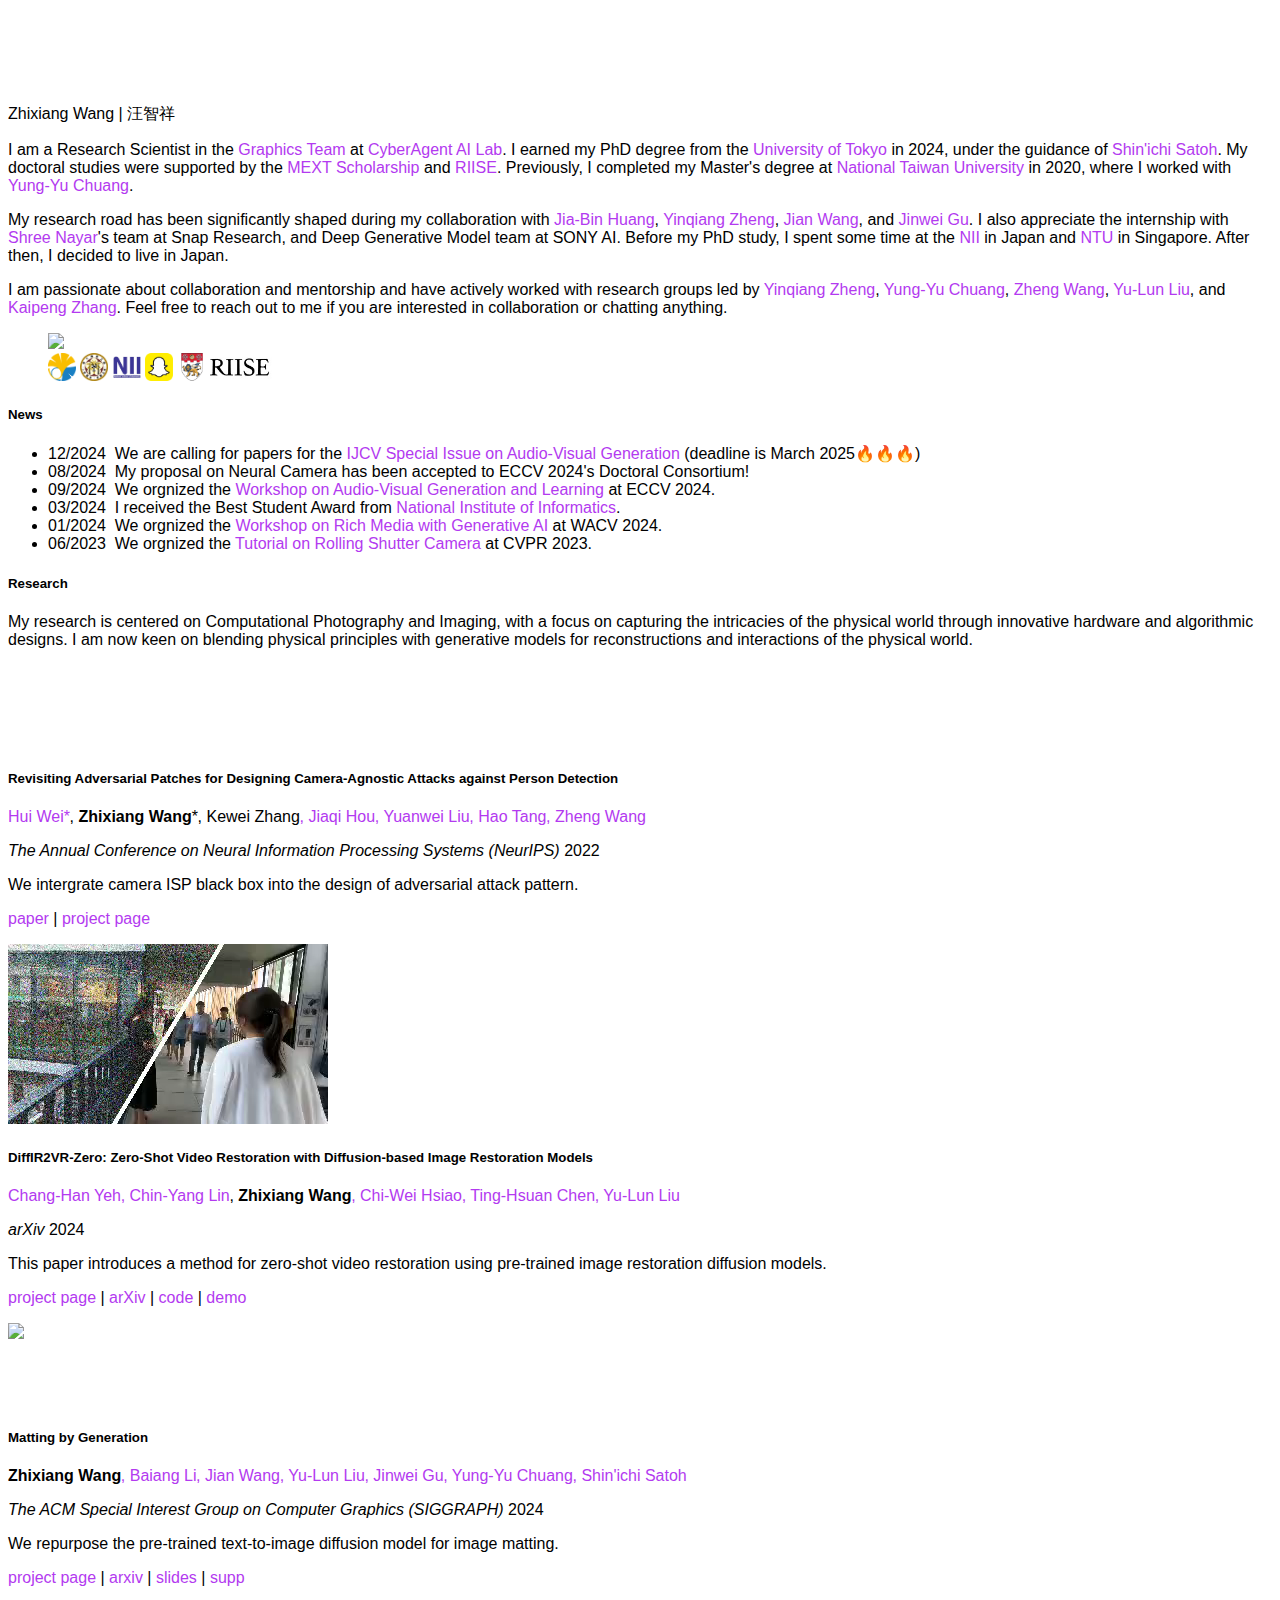
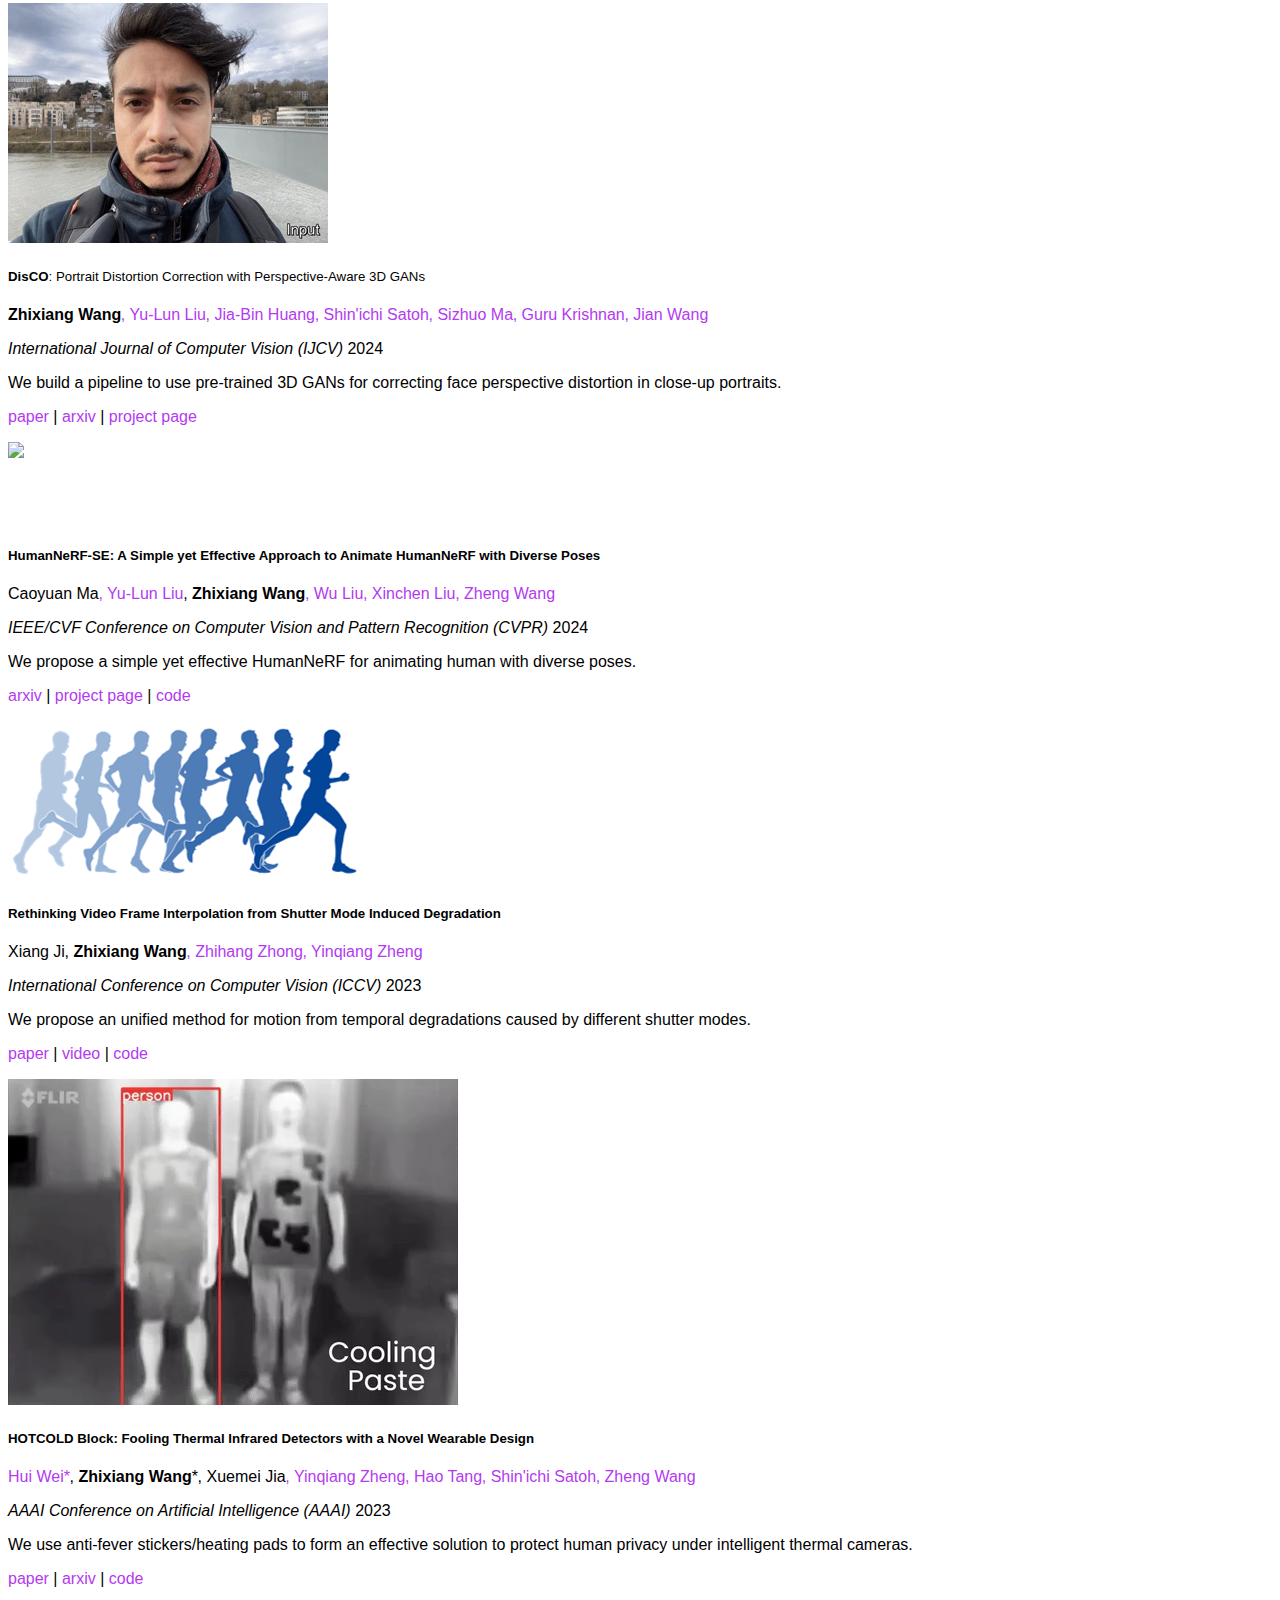
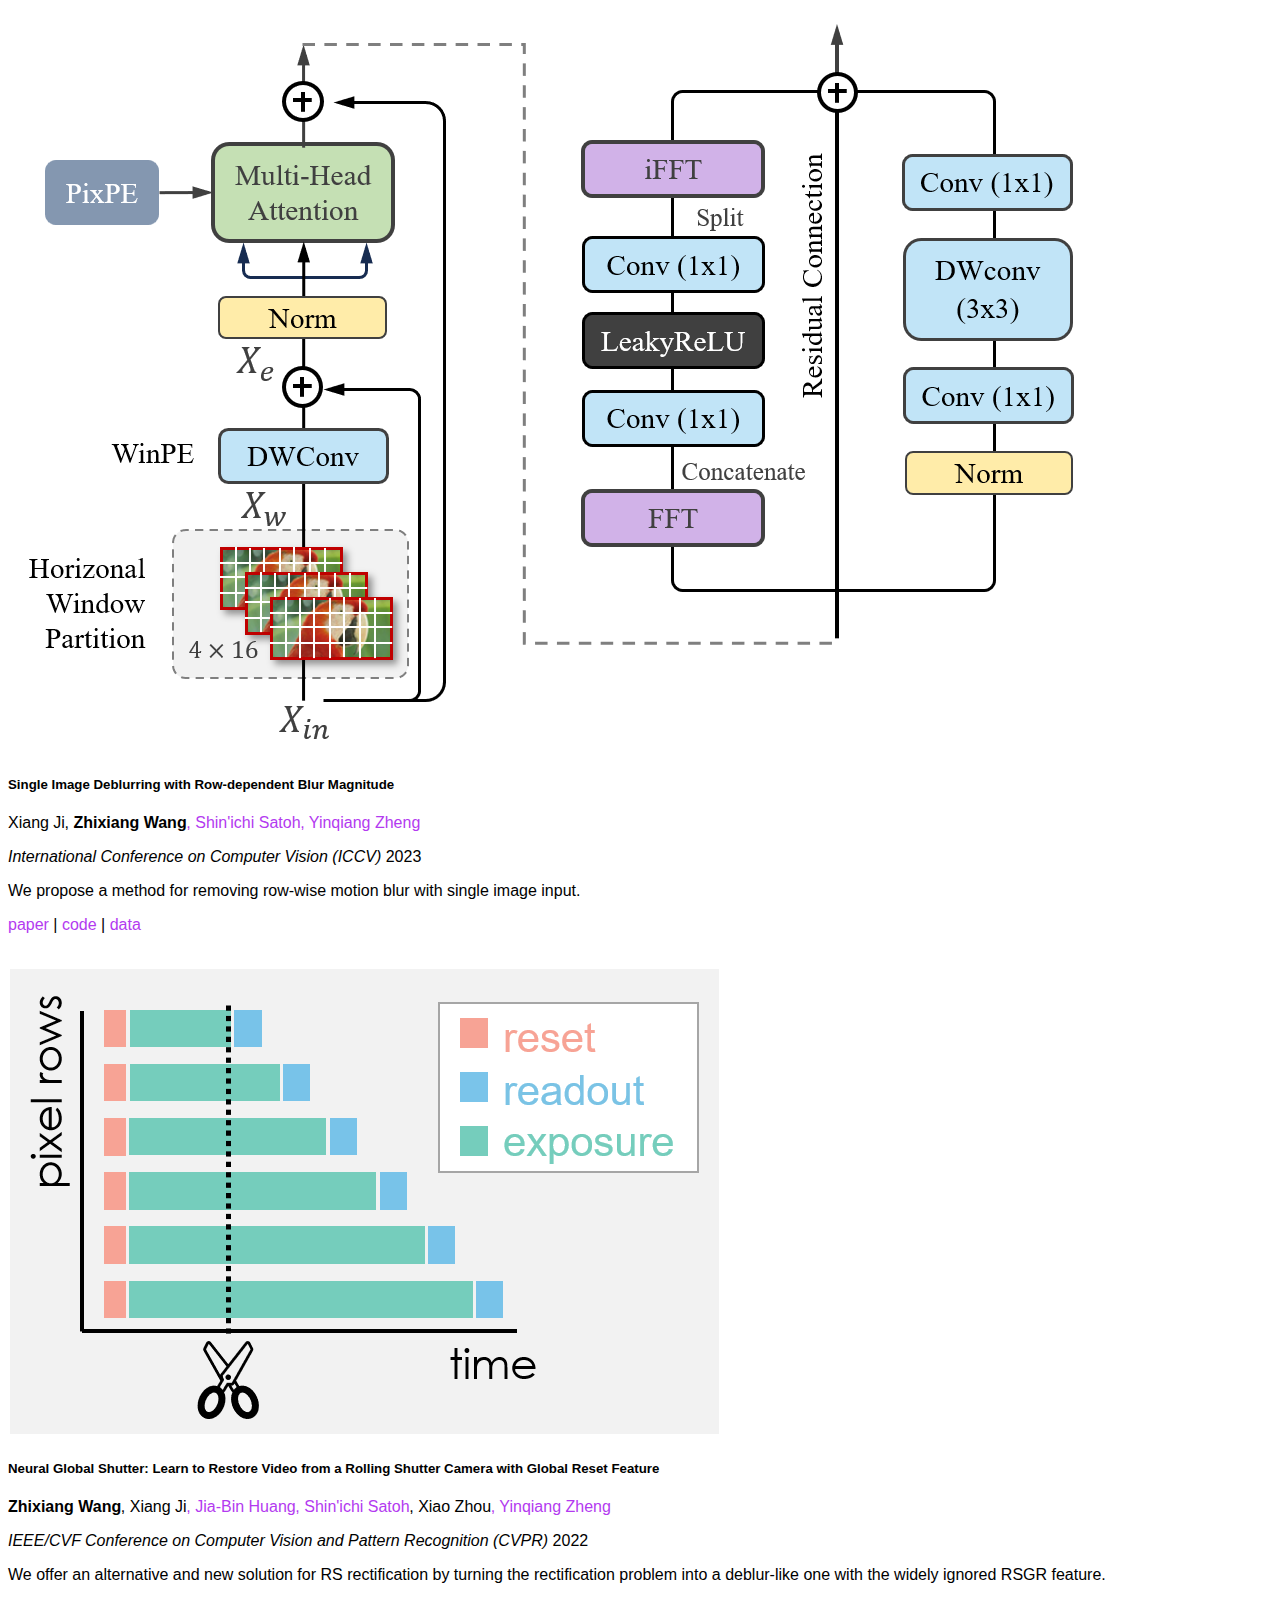
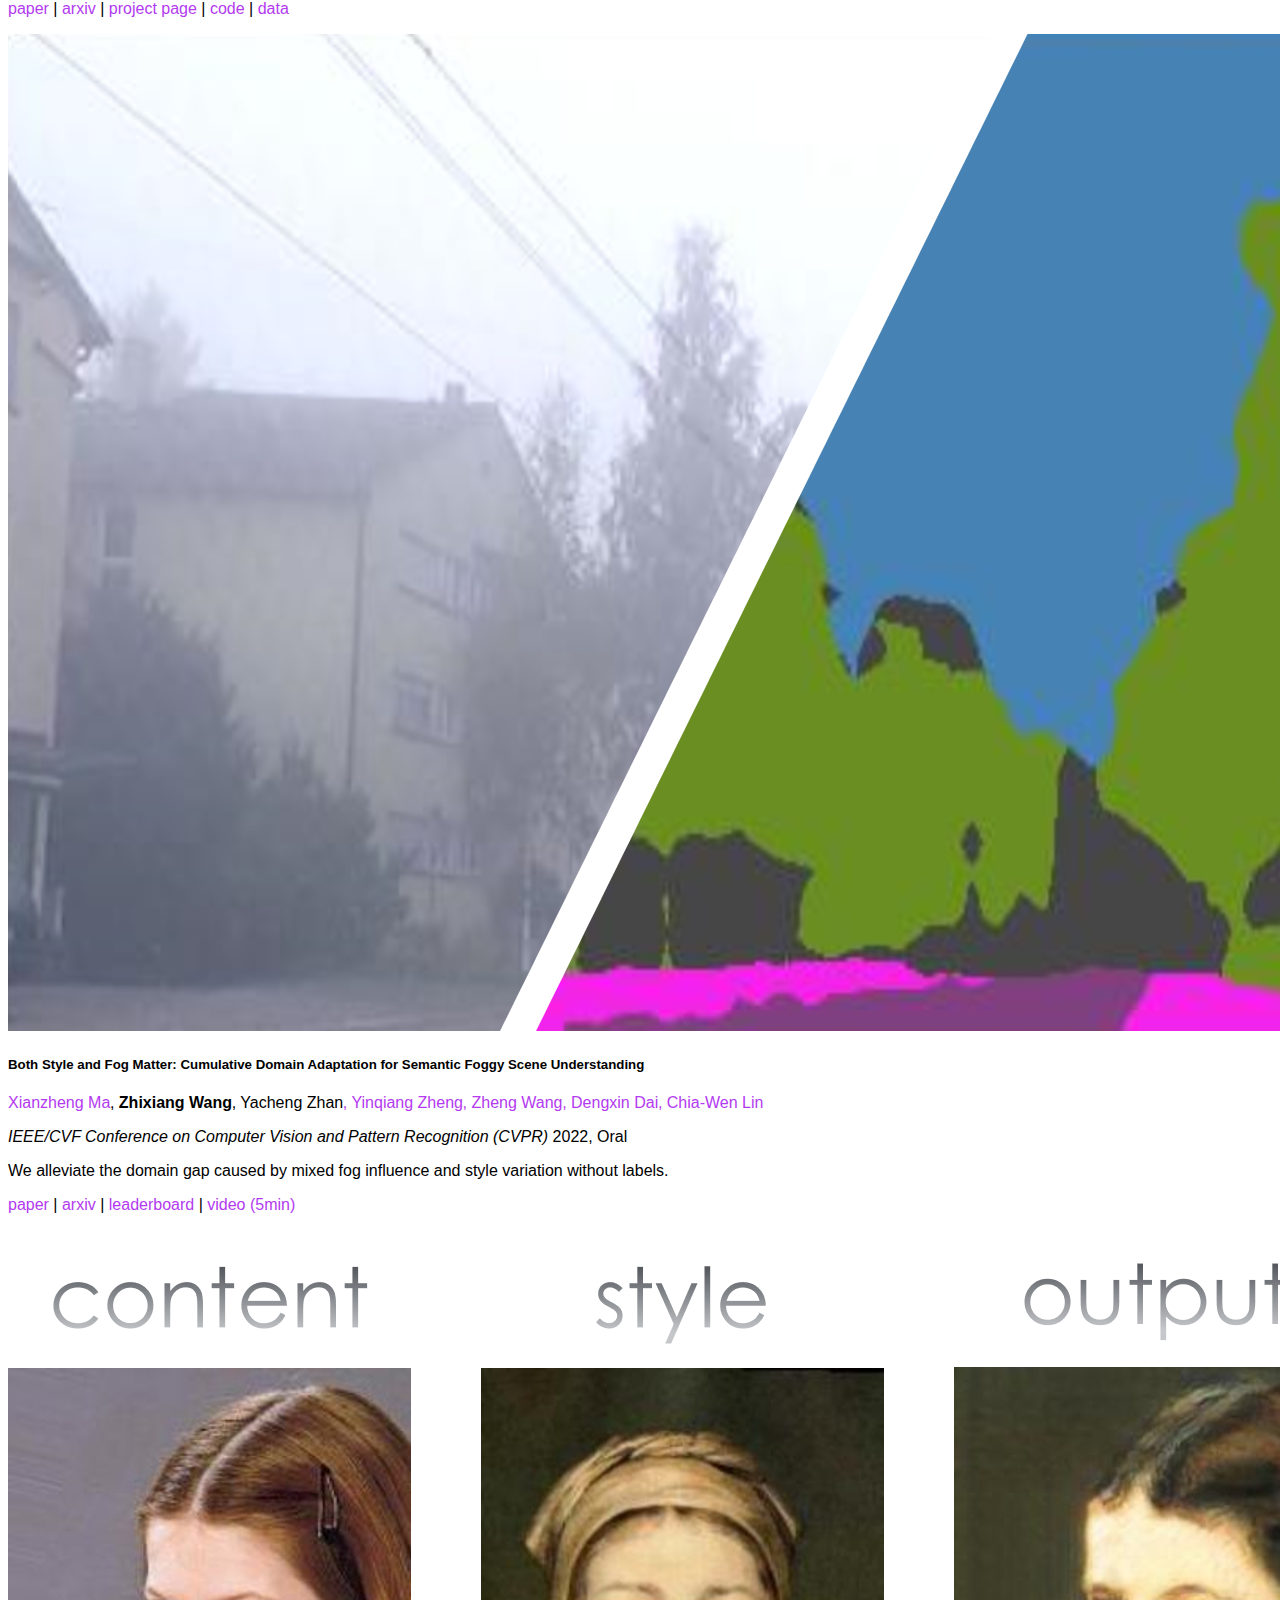
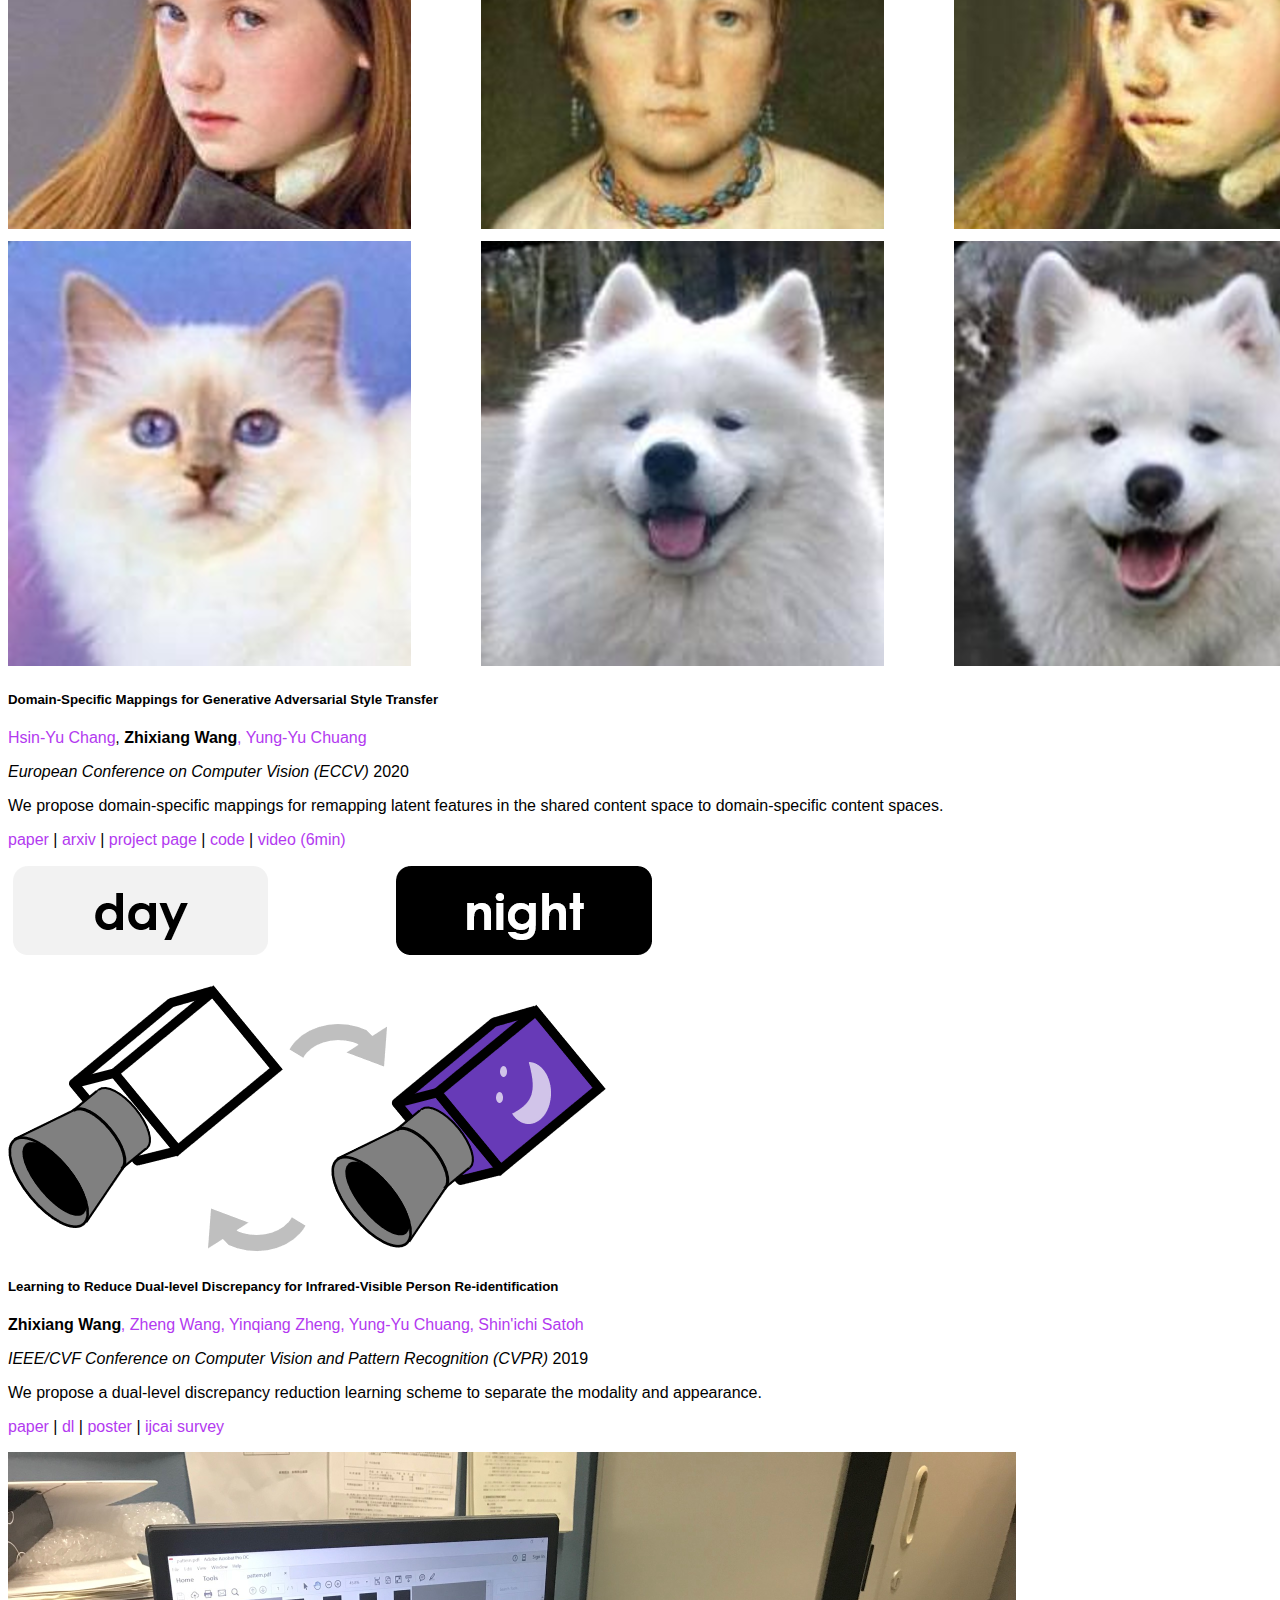
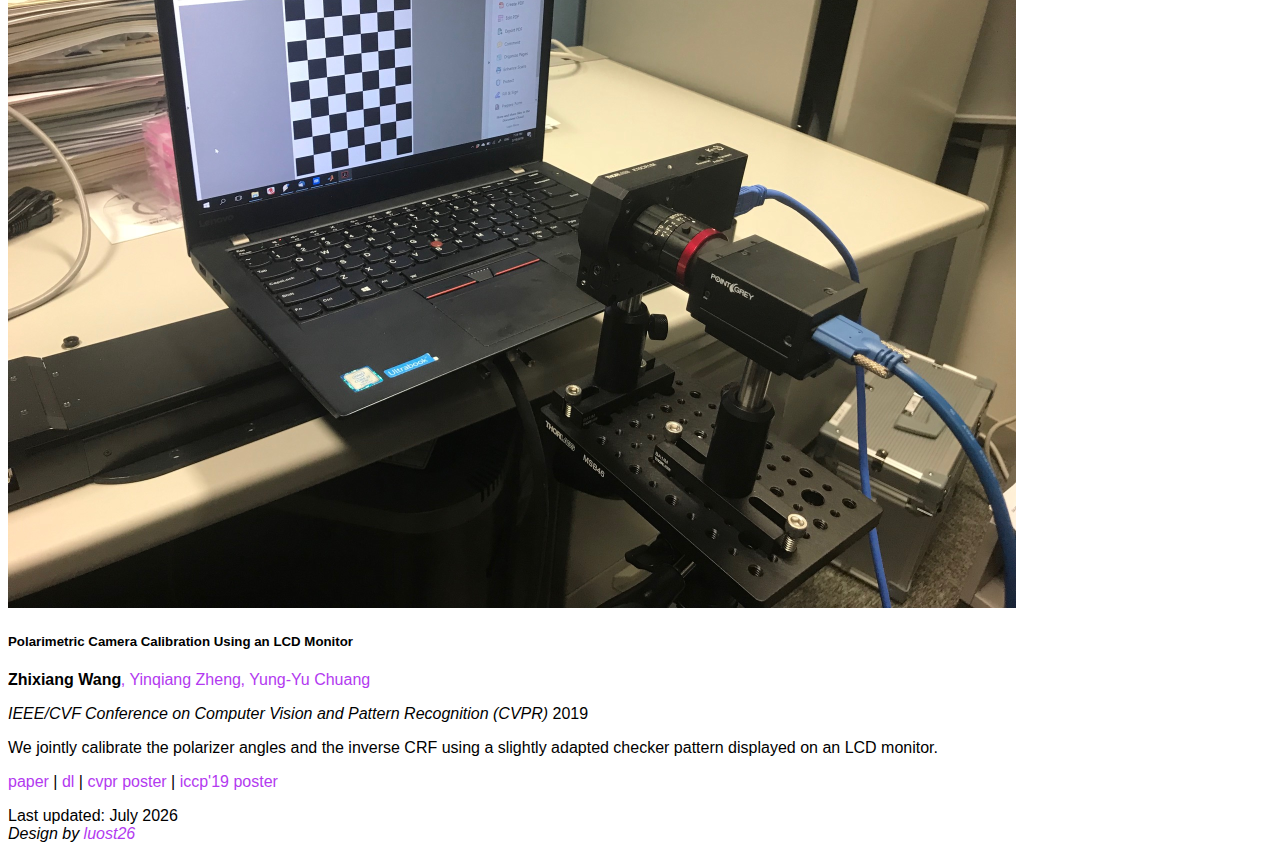
==== commit 522e153a: "update" ====
--- a/index.html
+++ b/index.html
@@ -23,14 +23,19 @@
         <div class="row">
             <div class="col">
                 <p class="h2 font-weight-normal">Zhixiang Wang <span> | 汪智祥</span></h1>
-                <p class="text-muted">
-                    I am a <a target="_blank" href="https://www.mext.go.jp/a_menu/koutou/ryugaku/06032818.htm">MEXT</a>-funded PhD student at the <a target="_blank" href="https://www.u-tokyo.ac.jp/en/">University of Tokyo</a> with <a target="_blank" href="http://www.satoh-lab.nii.ac.jp/index.html">Shin'ichi Satoh</a> starting in Oct. 2021. Our lab is affiliated with <a target="_blank" href="https://www.nii.ac.jp/en/">National Institute of Informatics</a>. Part of my research was supported by <a target="_blank" href="https://www.riise.u-tokyo.ac.jp/">RIISE</a>.
-                    Prior to this, I completed my Master's degree at <a target="_blank" href="https://www.ntu.edu.tw/english/">National Taiwan University</a> with <a target="_blank" href="https://www.csie.ntu.edu.tw/~cyy/">Yung-Yu Chuang</a>. 
-                </p>
-                <p class="text-muted">
-                    My research interest focuses on computational imaging and computational photography. Throughout my studies, I have been fortunate to collaborate closely with <a  target="_blank" href="https://researchmap.jp/yinqiangzheng?lang=en">Yinqiang Zheng</a>, <a target="_blank" href="https://jbhuang0604.github.io/">Jia-Bin Huang</a>, <a href="https://jianwang-cmu.github.io/">Jian Wang</a>, and <a href="https://www.gujinwei.org/">Jinwei Gu</a>.  In 2022, I interned with <a href="http://www.cs.columbia.edu/~nayar/">Shree Nayar</a>'s team at Snap Research.
-                    During my master's study, I was fortunate to work at <a target="_blank" href="https://www.nii.ac.jp/en/">National Institute of Informatics</a> as a research intern. I also spent some time at <a target="_blank" href="https://www.ntu.edu.sg/">Nanyang Technological University</a> in Singapore.
-                </p>  
+                    <p class="text-muted">
+                        I am a Research Scientist in the <a target="_blank" href="https://research.cyberagent.ai/research/computer-graphics/">Graphics Team</a> at <a target="_blank" href="https://research.cyberagent.ai/research/">CyberAgent AI Lab</a>. I earned my PhD degree from the <a target="_blank" href="https://www.u-tokyo.ac.jp/en/">University of Tokyo</a> in 2024, under the guidance of <a target="_blank" href="https://www.satoh-lab.nii.ac.jp/index.html">Shin'ichi Satoh</a>. 
+                        My doctoral studies were supported by the <a target="_blank" href="https://www.mext.go.jp/a_menu/koutou/ryugaku/06032818.htm">MEXT Scholarship</a> and <a target="_blank" href="https://www.riise.u-tokyo.ac.jp/">RIISE</a>. 
+                        Previously, I completed my Master's degree at <a target="_blank" href="https://www.ntu.edu.tw/english/">National Taiwan University</a> in 2020, where I worked with <a target="_blank" href="https://www.csie.ntu.edu.tw/~cyy/">Yung-Yu Chuang</a>. 
+                        <!-- My research interests lie in computational imaging and computational photography. -->
+                    </p>
+                    <p class="text-muted">
+                        My research road has been significantly shaped during my collaboration with <a target="_blank" href="https://jbhuang0604.github.io/">Jia-Bin Huang</a>, <a target="_blank" href="https://researchmap.jp/yinqiangzheng?lang=en">Yinqiang Zheng</a>, <a target="_blank" href="https://jianwang-cmu.github.io/">Jian Wang</a>, and <a target="_blank" href="https://www.gujinwei.org/">Jinwei Gu</a>. 
+                        I also appreciate the internship with <a target="_blank" href="http://www.cs.columbia.edu/~nayar/">Shree Nayar</a>'s team at Snap Research, and Deep Generative Model team at SONY AI. 
+                        Before my PhD study, I spent some time at the <a target="_blank" href="https://www.nii.ac.jp/en/">NII</a> in Japan and <a target="_blank" href="https://www.ntu.edu.sg/">NTU</a> in Singapore. After then, I decided to live in Japan.</p>
+                    <p class="text-muted">I am passionate about collaboration and mentorship and have actively worked with research groups led by <a target="_blank" href="https://researchmap.jp/yinqiangzheng?lang=en">Yinqiang Zheng</a>, <a target="_blank" href="https://www.csie.ntu.edu.tw/~cyy/">Yung-Yu Chuang</a>, <a target="_blank" href="https://wangzwhu.github.io/home/">Zheng Wang</a>, <a  target="_blank" href="https://yulunalexliu.github.io/">Yu-Lun Liu</a>, and <a href="https://kpzhang93.github.io/">Kaipeng Zhang</a>. Feel free to reach out to me if you are interested in collaboration or chatting anything.</p>
+                    </p>
+                    
 
             </div>
             <div class="col-md-auto">
@@ -50,7 +55,6 @@
             <img src="./assets/misc/ntusg.png" style="height: 28px;" class="mr-1 mt-1">
             <img src="./assets/misc/riise.jpg" style="height: 28px;" class="mr-1 mt-1">
                 </figure>
-
             </div>
 
 
@@ -78,13 +82,20 @@
    <div class="col-md-9 col-xl-10 position-static p-3 pl-md-0 text-muted">
     <ul>
     <li class="text-muted">
-        08/2024&nbsp; Accepted to ECCV 2024's Doctoral Consortium!
+        12/2024&nbsp; We are calling for papers for the <a href="https://link.springer.com/journal/11263/updates/27726868">IJCV Special Issue on Audio-Visual Generation</a> (deadline is March 2025🔥🔥🔥)
+    </li>
+    <li class="text-muted">
+        08/2024&nbsp; My proposal on Neural Camera has been accepted to ECCV 2024's Doctoral Consortium! <span class="text-muted">
+            <!-- (but the presentation was cancelled because of the visa issue)</span> -->
     </li>
     <li class="text-muted"> 
-        04/2024&nbsp; We are orgnizing the <a href="https://sites.google.com/view/avgenl">Workshop on Audio-Visual Generation and Learning</a> at ECCV 2024. See you in Milano! 
+        09/2024&nbsp; We orgnized the <a href="https://sites.google.com/view/avgenl">Workshop on Audio-Visual Generation and Learning</a> at ECCV 2024. 
+    </li>
+    <li class="text-muted"> 
+        03/2024&nbsp; I received the Best Student Award from <a target="_blank" href="https://www.nii.ac.jp/en/">National Institute of Informatics</a>. 
     </li>
     <li class="text-muted">
-        08/2023&nbsp; We are orgnizing the <a href="https://generative-media.github.io/">Workshop on Rich Media with Generative AI</a> at WACV 2024.
+        01/2024&nbsp; We orgnized the <a href="https://generative-media.github.io/">Workshop on Rich Media with Generative AI</a> at WACV 2024.
     </li>
    <li class="text-muted">
         06/2023&nbsp; We orgnized the <a href="https://rstutorial.github.io/">Tutorial on Rolling Shutter Camera</a> at CVPR 2023.
@@ -110,6 +121,44 @@
 </div>
     <!-- </div> -->
 
+    <div class="row no-gutters position-relative border-top border-gray">
+        <div class="col-md-3 col-xl-2 mb-md-0 p-md-3">
+            <img src="" class="lazy w-100 rounded-sm">
+        </div>
+        <div class="col-md-9 col-xl-10 position-static p-3 pl-md-0">
+            <h5 class="mt-0 mb-1 font-weight-normal">Revisiting Adversarial Patches for Designing Camera-Agnostic Attacks against Person Detection
+    </h5>
+            <p class="mt-0 mb-0 small">
+                <a class="comma text-body" target="_blank" href="">Hui Wei*</a>
+                <span class="comma text-body"><strong>Zhixiang Wang</strong>*</span>
+                <span class="comma text-body">Kewei Zhang</span>
+                <a class="comma text-body" target="_blank" href="">Jiaqi Hou</a>
+                <a class="comma text-body" target="_blank" href="">Yuanwei Liu</a>
+                <a class="comma text-body" target="_blank" href="https://ha0tang.github.io/">Hao Tang</a>
+                <a class="comma text-body" target="_blank" href="https://wangzwhu.github.io/home/">Zheng Wang</a>
+    </p>
+            <p class="mt-0 mb-0 small"><i>The Annual Conference on Neural Information Processing Systems (<span class="venue">NeurIPS</span>)
+    </i> 2022
+    <!--             <span class="badge badge-pill badge-custom badge-success">Rating: SA, WA, WA</span> -->
+            </p>
+            
+            <p class="mt-0 mb-0 small text-muted">We intergrate camera ISP black box into the design of adversarial attack pattern.</p>
+    
+            
+            <p class="small pb-0 mb-0 lh-125 text-muted abstract-links">
+                
+                
+                <a target="_blank" href="https://openreview.net/pdf?id=2Inwtjvyx8">paper</a> | 
+                <a target="_blank" href="https://camera-agnostic.github.io/">project page</a>
+                <!-- <a target="_blank" href="">code</a>  -->
+                <!-- <a target="_blank" href="">bibtex</a>  -->
+                
+            </p>
+    
+    
+    
+        </div>
+    </div>  
 
     <div class="row no-gutters position-relative border-bottom border-top border-gray  ">
         <div class="col-md-3 col-xl-2 mb-md-0 p-md-3">
@@ -148,6 +197,7 @@
             <a class="comma text-body" target="_blank" href="https://koi953215.github.io/">Ting-Hsuan Chen</a>
             <a class="comma text-body" target="_blank" href="https://yulunalexliu.github.io/">Yu-Lun Liu</a></p>
             <p class="mt-0 mb-0 small"><i>arXiv</i> 2024</p>
+            <!-- <p class="mt-0 mb-0 classify">Generative Computational Photography</p> -->
             
             <p class="mt-0 mb-0 small text-muted">This paper introduces a method for zero-shot video restoration using pre-trained image restoration diffusion models.</p>
             
@@ -234,7 +284,7 @@
             <a class="comma text-body" target="_blank" href="https://www.linkedin.com/in/krishnanguru/">Guru Krishnan</a>
             <a class="comma text-body" target="_blank" href="https://jianwang-cmu.github.io/">Jian Wang</a></p>
             <p class="mt-0 mb-0 small"><i>International Journal of Computer Vision (<span class="venue">IJCV</span>)</i> 2024</p>
-            
+            <!-- <p class="mt-0 mb-0 classify">Generative Computational Photography</p> -->
             <p class="mt-0 mb-0 small text-muted">We build a pipeline to use pre-trained 3D GANs for correcting face perspective distortion in close-up portraits.</p>
             
             <p class="small pb-0 mb-0 lh-125 text-muted abstract-links">
@@ -631,7 +681,19 @@
     <div class="container">
         <div class="row my-3">
             <div class="col-6">
-                <small class="text-muted"><i>Last updated: August 2024</i></small>
+                <!-- <small class="text-muted"><i>Last updated: August 2024</i></small> -->
+
+                <span style="font-size: normal" class="text-muted">Last updated: 
+                    <script>
+                        // Ensure the script hides content from old browsers
+                        (function () {
+                            const options = { year: 'numeric', month: 'long', timeZone: 'Asia/Tokyo' };
+                            const lastModified = new Date(document.lastModified);
+                            const formattedDate = new Intl.DateTimeFormat('en-US', options).format(lastModified);
+                            document.write(`${formattedDate}`);
+                        })();
+                    </script>
+                </span>
             </div>
             <div class="col-6">
                 <div class="float-right text-muted"><i>Design by <a href="https://luost.me">luost26</a></i></div>
--- a/assets/css/global.css
+++ b/assets/css/global.css
@@ -78,10 +78,16 @@
 }
 
 .venue {
-  color:  #B55370;
-  font-weight: bold;
+  /* color:  #B55370; */
+  /* font-weight: bold; */
 }
 
+
+.classify {
+  color:  #d43f6c;
+  font-weight: bold;
+  font-size: large;
+}
 
 
 .one {
@@ -105,5 +111,16 @@
   -webkit-transition: opacity .2s ease-in-out;
 }
 
+a {
+    color: #b33af0; /* Change this to your desired color #ae2d2d */ 
+    text-decoration: none; /* Optional: remove underline */
+}
+
+a:hover {
+    color: #3177c1; /* Change this to your desired hover color */
+    text-decoration: none; /* Optional: remove underline */
+    
+}
+
 .blackiconcolor {color:#aaa;}
 .rediconcolor {color:#B55370;}
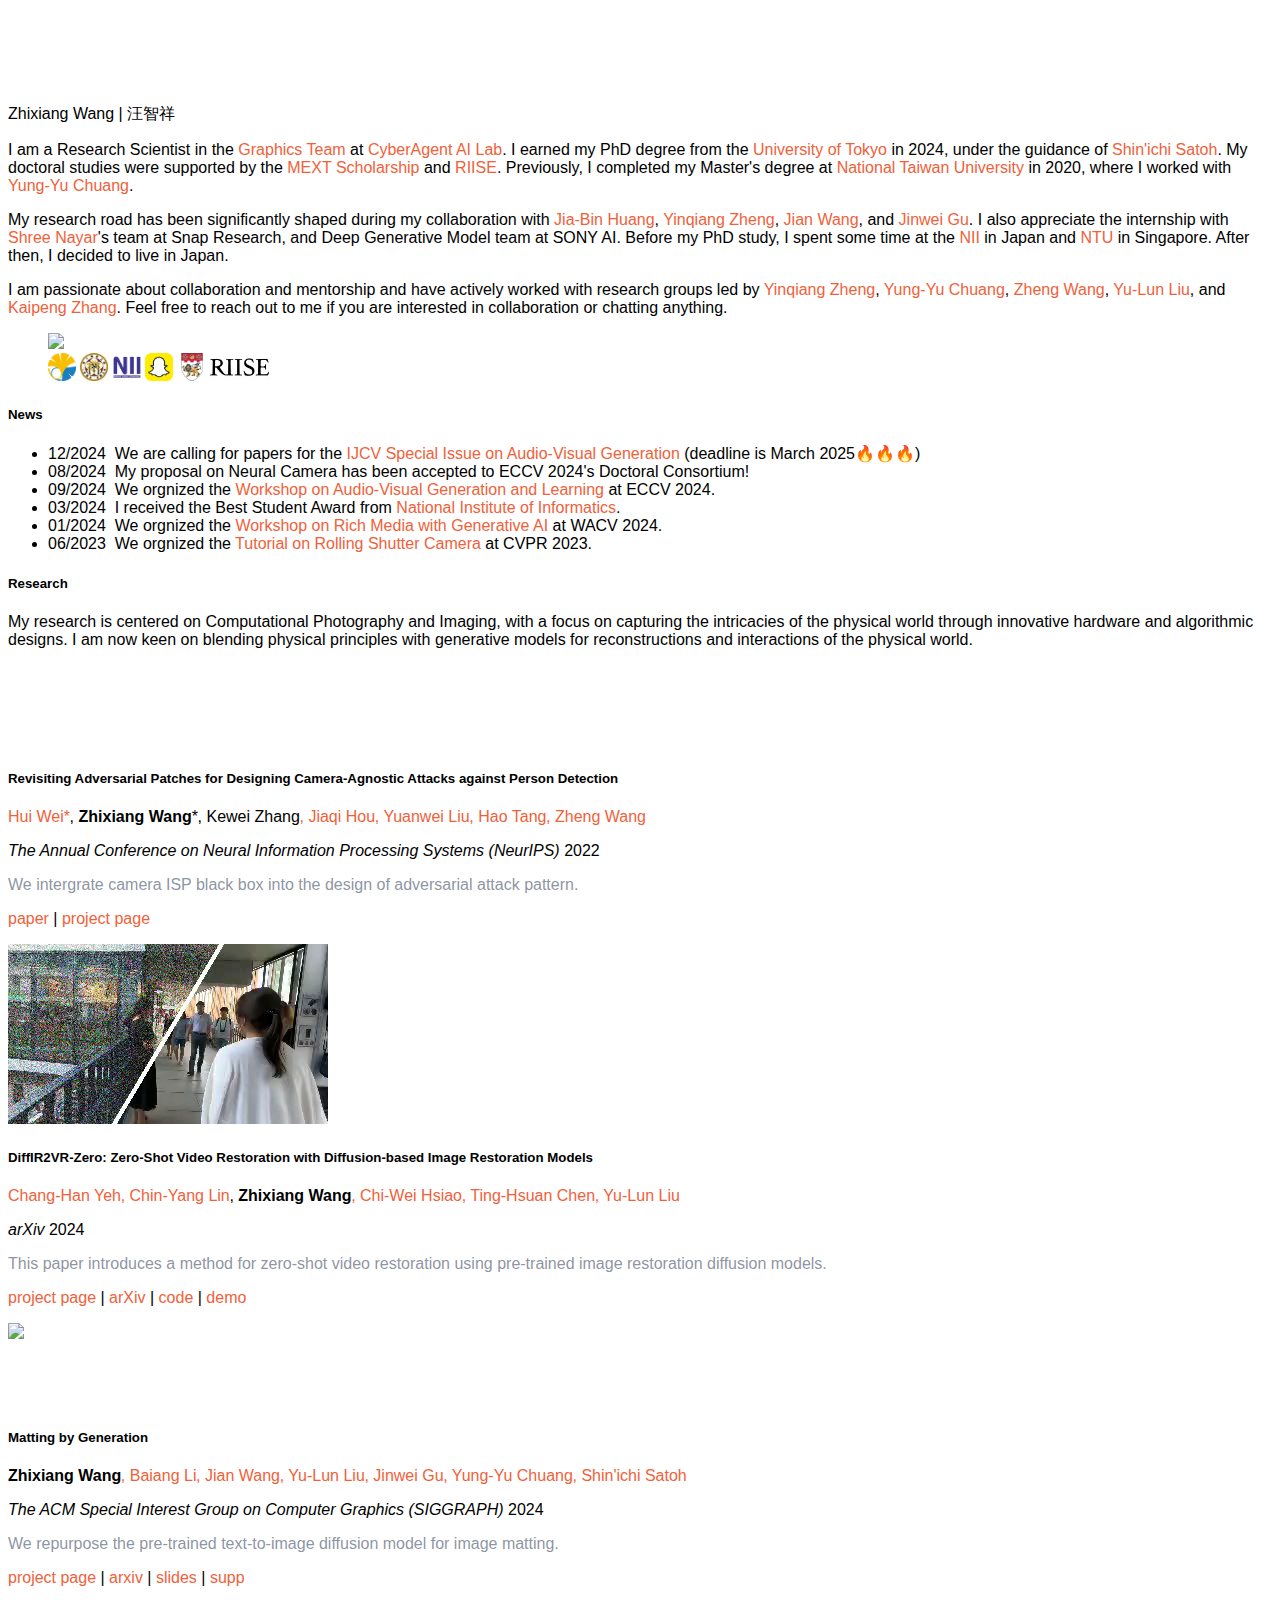
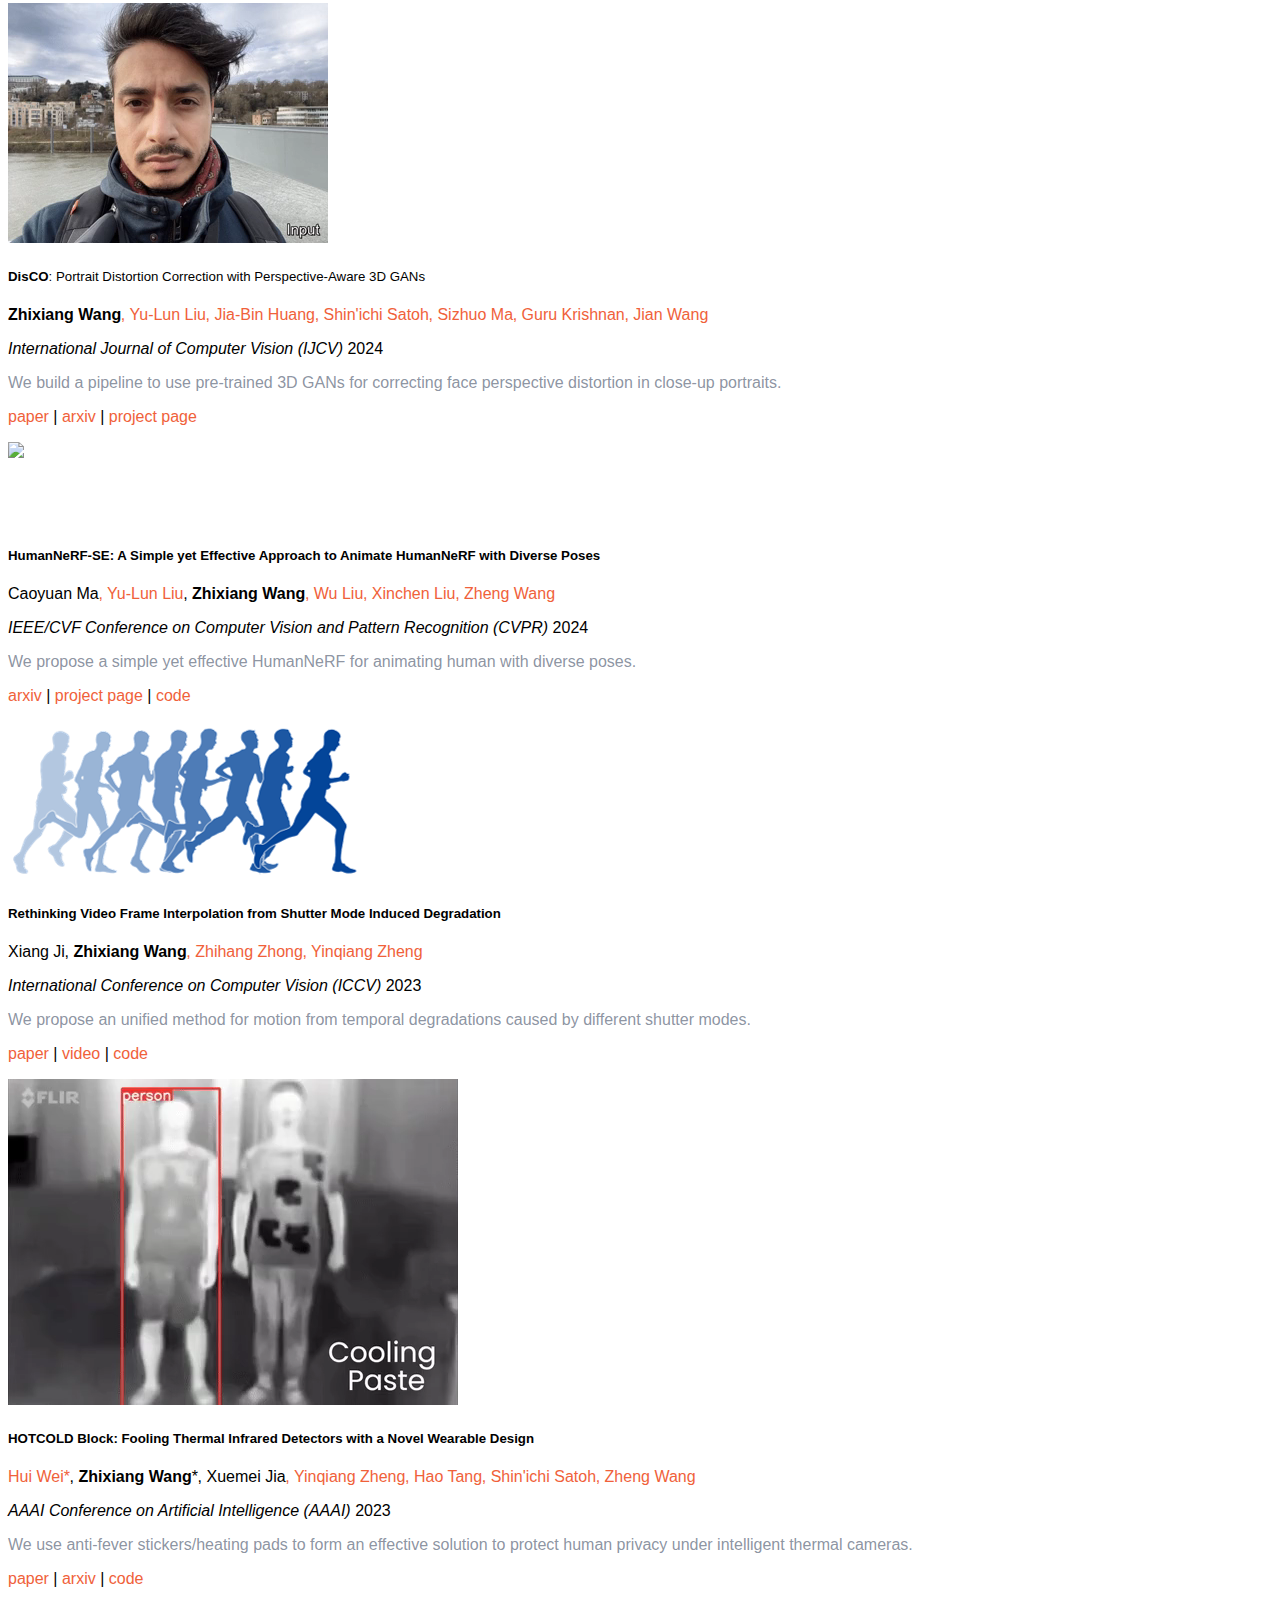
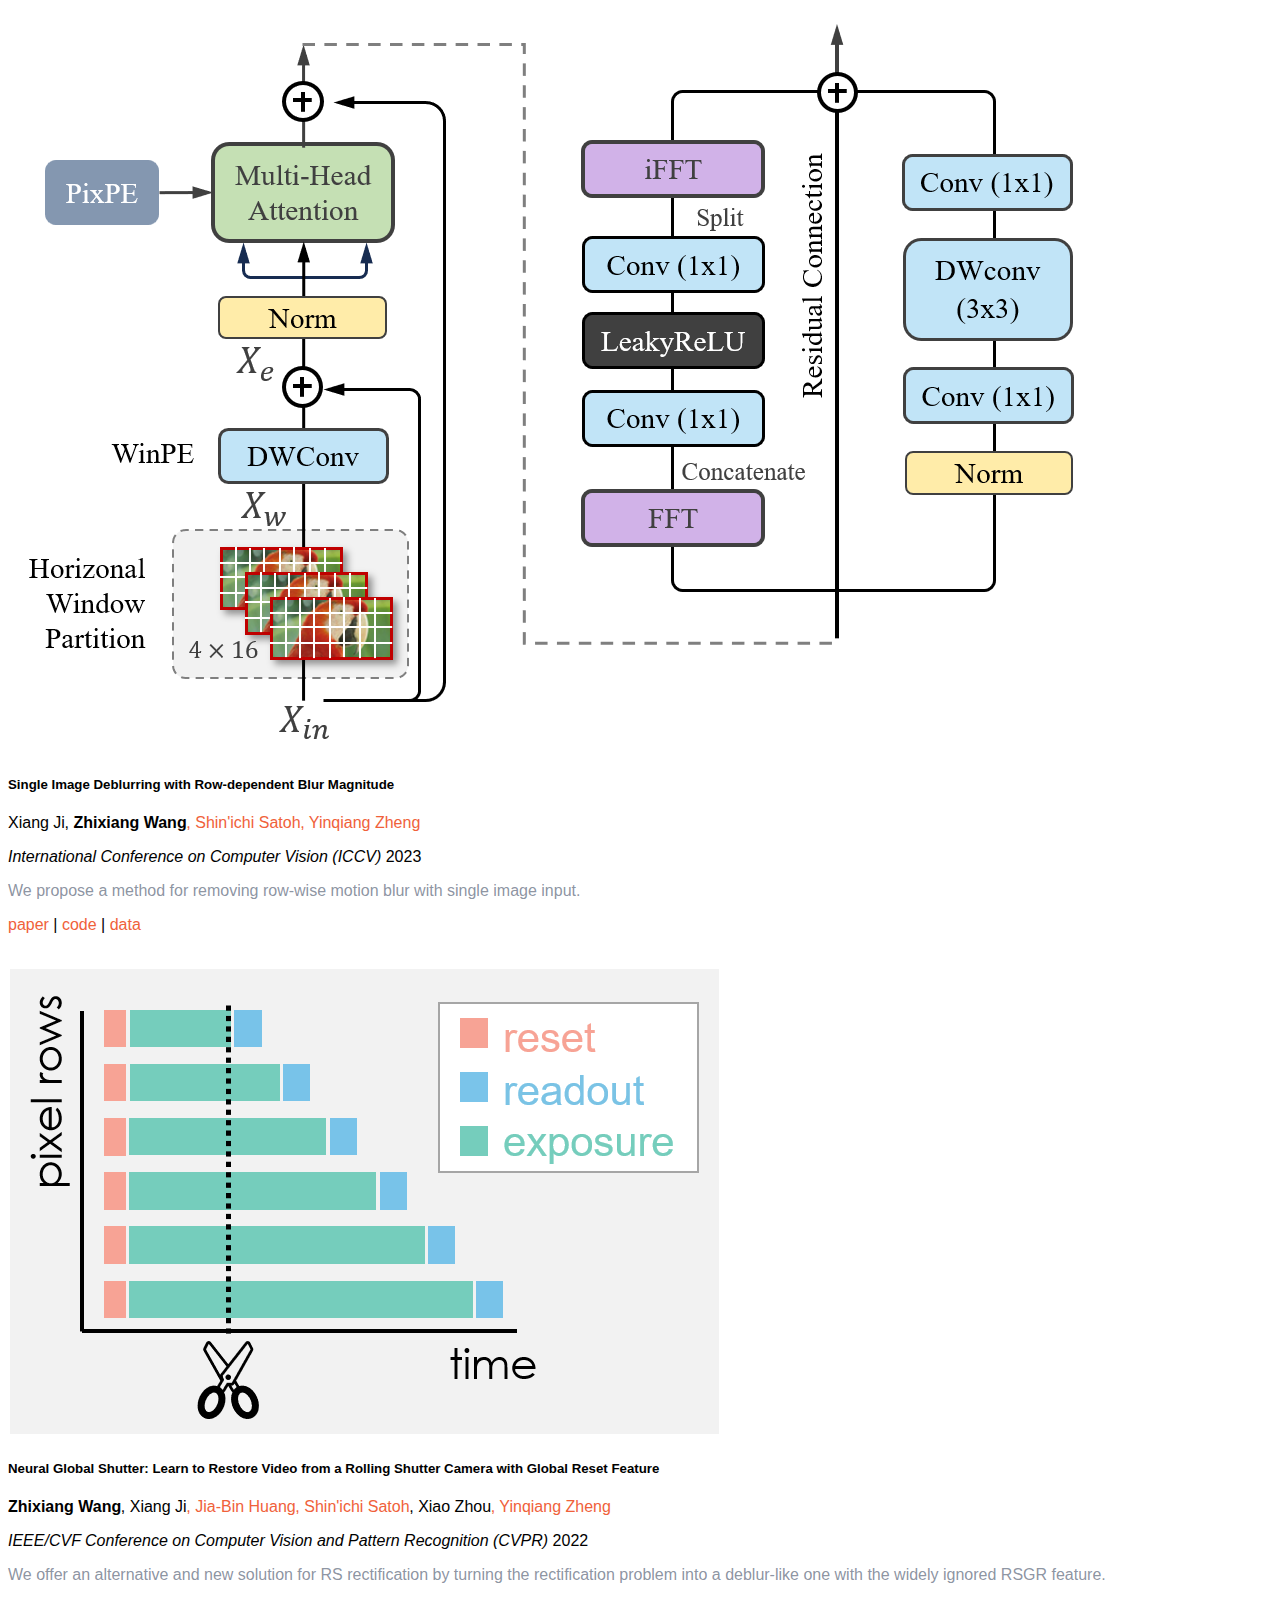
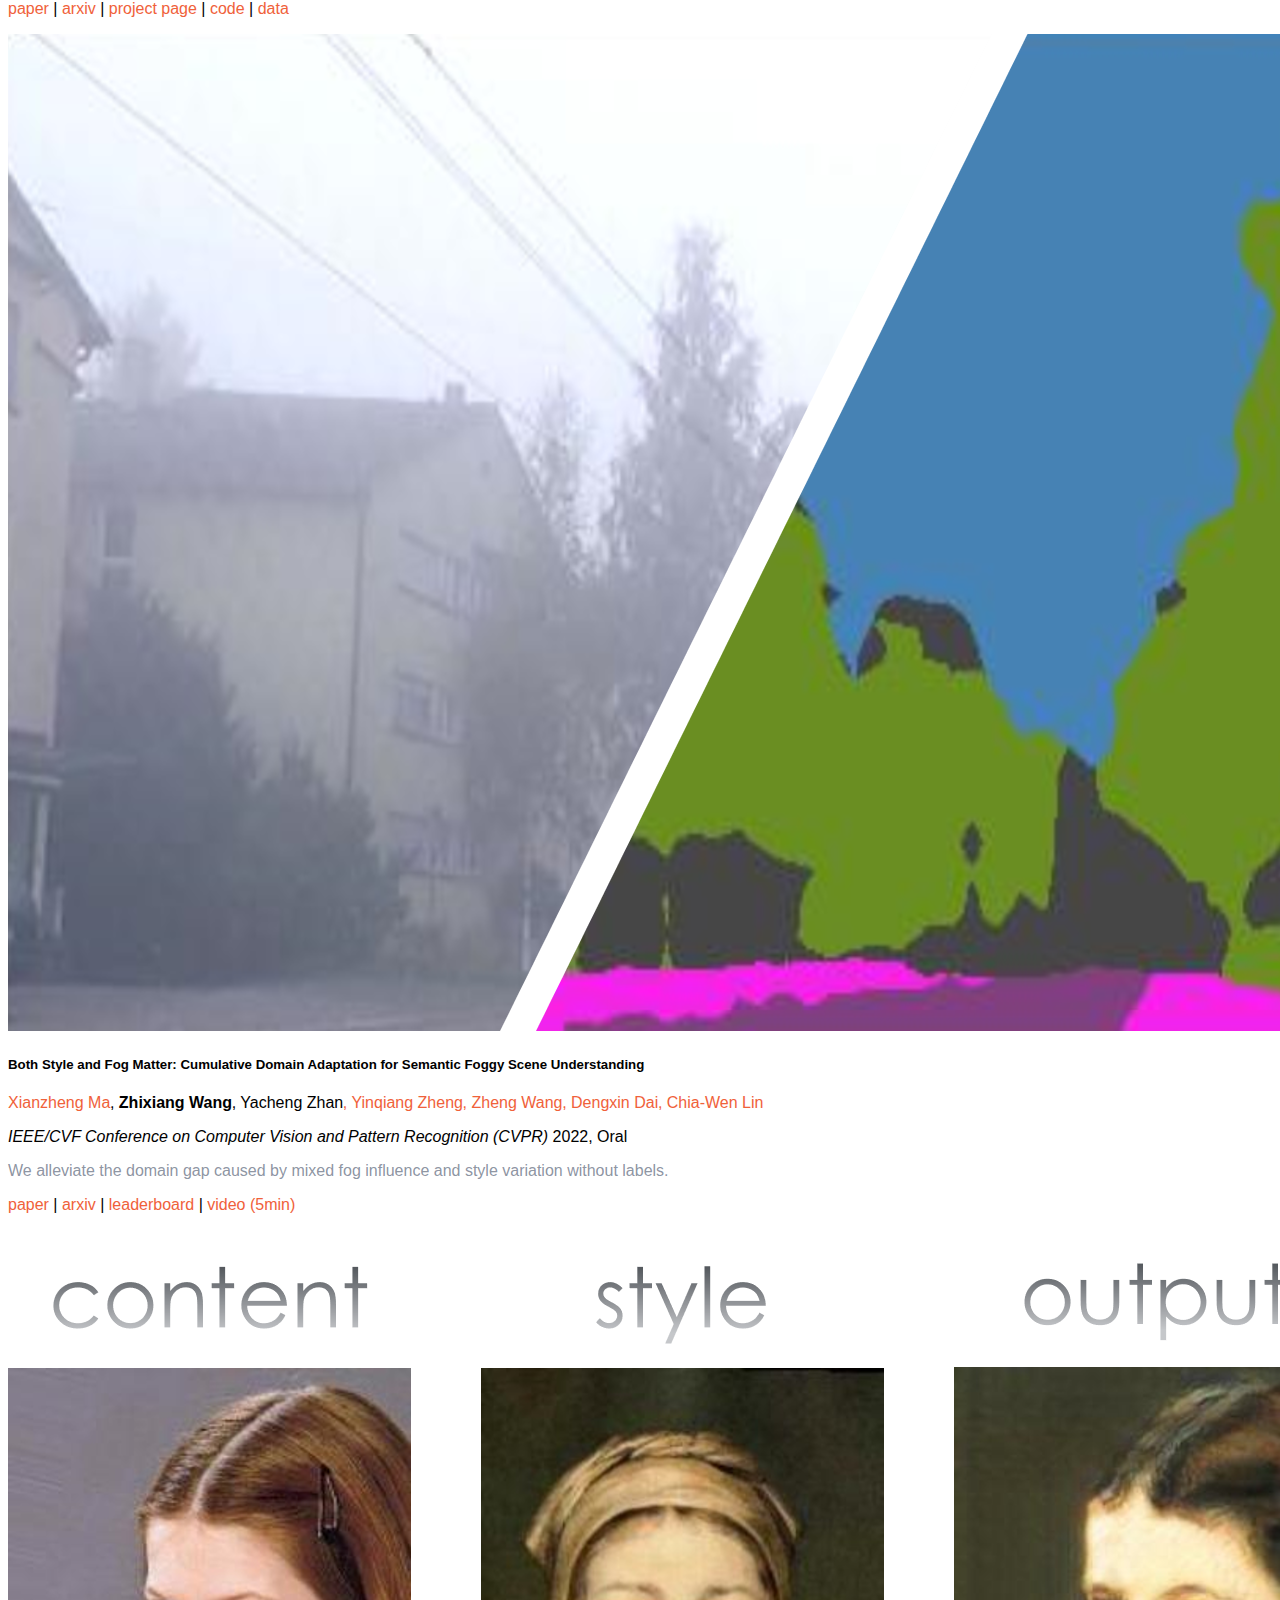
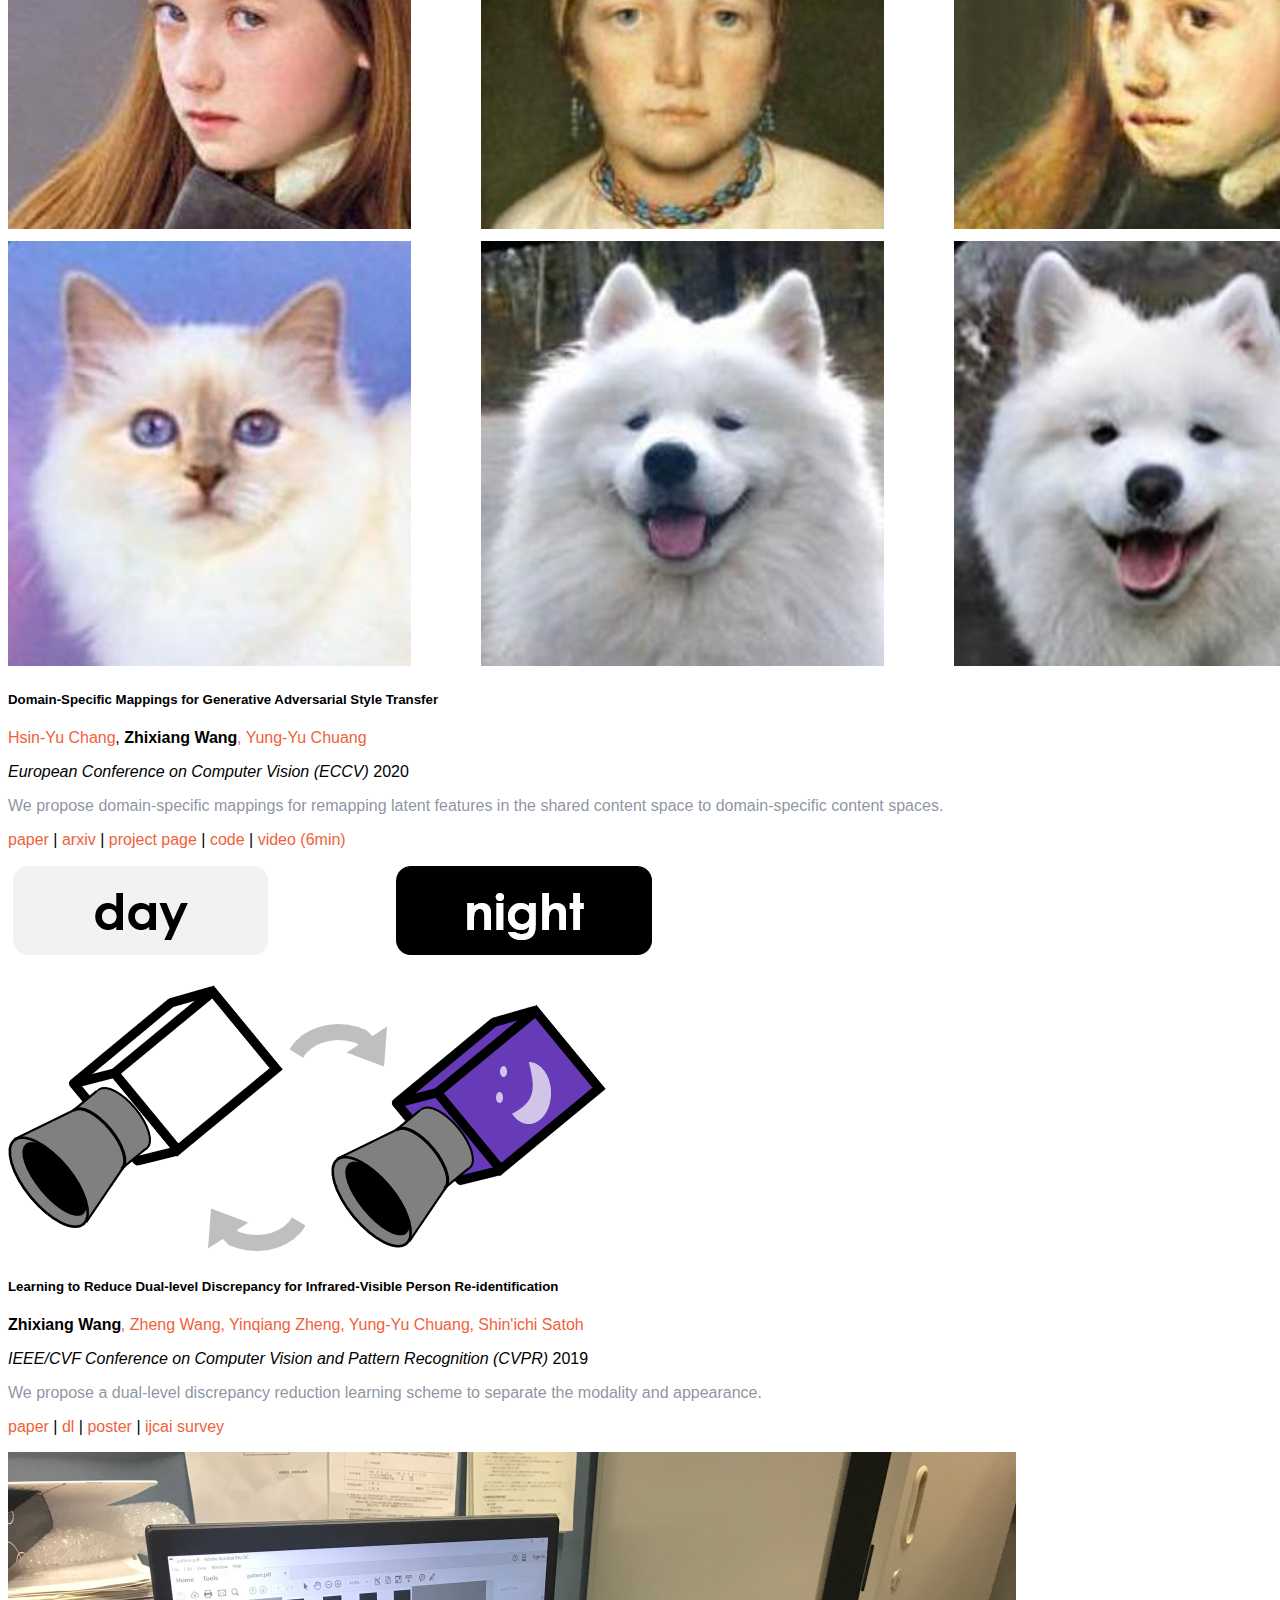
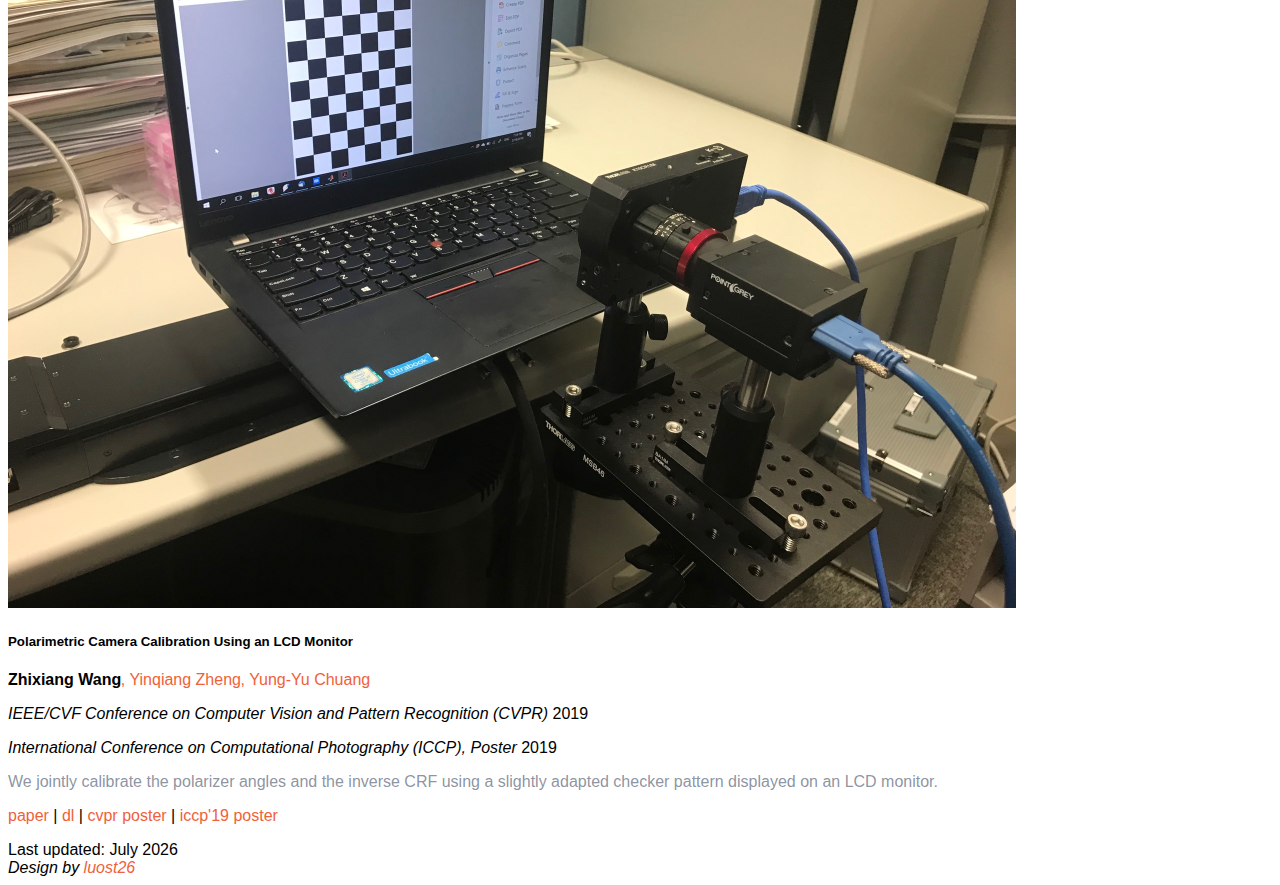
==== commit 74c87fc7: "update" ====
--- a/index.html
+++ b/index.html
@@ -142,7 +142,7 @@
     <!--             <span class="badge badge-pill badge-custom badge-success">Rating: SA, WA, WA</span> -->
             </p>
             
-            <p class="mt-0 mb-0 small text-muted">We intergrate camera ISP black box into the design of adversarial attack pattern.</p>
+            <p class="mt-0 mb-0 small text-note">We intergrate camera ISP black box into the design of adversarial attack pattern.</p>
     
             
             <p class="small pb-0 mb-0 lh-125 text-muted abstract-links">
@@ -199,7 +199,7 @@
             <p class="mt-0 mb-0 small"><i>arXiv</i> 2024</p>
             <!-- <p class="mt-0 mb-0 classify">Generative Computational Photography</p> -->
             
-            <p class="mt-0 mb-0 small text-muted">This paper introduces a method for zero-shot video restoration using pre-trained image restoration diffusion models.</p>
+            <p class="mt-0 mb-0 small text-note">This paper introduces a method for zero-shot video restoration using pre-trained image restoration diffusion models.</p>
             
             <p class="small pb-0 mb-0 lh-125 text-muted abstract-links">
                 <a target="_blank" href="https://jimmycv07.github.io/DiffIR2VR_web/">project page</a>
@@ -233,7 +233,7 @@
                 <a class="comma text-body" target="_blank" href="http://www.satoh-lab.nii.ac.jp/index.html">Shin'ichi Satoh</a>
                 <p class="mt-0 mb-0 small"><i>The ACM Special Interest Group on Computer Graphics (<span class="venue">SIGGRAPH</span>)</i> 2024</p>
                 
-                <p class="mt-0 mb-0 small text-muted">We repurpose the pre-trained text-to-image diffusion model for image matting.</p> 
+                <p class="mt-0 mb-0 small text-note">We repurpose the pre-trained text-to-image diffusion model for image matting.</p> 
         
                 <p class="small pb-0 mb-0 lh-125 text-muted abstract-links"> 
                 <a target="_blank" href="https://lightchaserx.github.io/matting-by-generation/">project page</a> |   
@@ -285,7 +285,7 @@
             <a class="comma text-body" target="_blank" href="https://jianwang-cmu.github.io/">Jian Wang</a></p>
             <p class="mt-0 mb-0 small"><i>International Journal of Computer Vision (<span class="venue">IJCV</span>)</i> 2024</p>
             <!-- <p class="mt-0 mb-0 classify">Generative Computational Photography</p> -->
-            <p class="mt-0 mb-0 small text-muted">We build a pipeline to use pre-trained 3D GANs for correcting face perspective distortion in close-up portraits.</p>
+            <p class="mt-0 mb-0 small text-note">We build a pipeline to use pre-trained 3D GANs for correcting face perspective distortion in close-up portraits.</p>
             
             <p class="small pb-0 mb-0 lh-125 text-muted abstract-links">
                 <a target="_blank" href="https://arxiv.org/pdf/2302.12253.pdf">paper</a> | 
@@ -316,7 +316,7 @@
                 <a class="comma text-body" target="_blank" href="https://wangzwhu.github.io/home/">Zheng Wang</a>
                 <p class="mt-0 mb-0 small"><i>IEEE/CVF Conference on Computer Vision and Pattern Recognition (<span class="venue">CVPR</span>) </i> 2024</p>
                 
-                <p class="mt-0 mb-0 small text-muted">We propose a simple yet effective HumanNeRF for animating human with diverse poses.</p> 
+                <p class="mt-0 mb-0 small text-note">We propose a simple yet effective HumanNeRF for animating human with diverse poses.</p> 
         
                 <p class="small pb-0 mb-0 lh-125 text-muted abstract-links">    
                     <a target="_blank" href="https://arxiv.org/abs/2312.02232">arxiv</a> | 
@@ -372,7 +372,7 @@
                 <a class="comma text-body" target="_blank" href="https://researchmap.jp/yinqiangzheng?lang=en">Yinqiang Zheng</a>
                 <p class="mt-0 mb-0 small"><i>International Conference on Computer Vision (<span class="venue">ICCV</span>)</i> 2023</p>
                 
-                <p class="mt-0 mb-0 small text-muted">We propose an unified method for motion from temporal degradations caused by different shutter modes.</p> 
+                <p class="mt-0 mb-0 small text-note">We propose an unified method for motion from temporal degradations caused by different shutter modes.</p> 
         
                 <p class="small pb-0 mb-0 lh-125 text-muted abstract-links">    
                     <a target="_blank" href="https://openaccess.thecvf.com/content/ICCV2023/papers/Ji_Rethinking_Video_Frame_Interpolation_from_Shutter_Mode_Induced_Degradation_ICCV_2023_paper.pdf">paper</a> | 
@@ -433,7 +433,7 @@
 <!--             <span class="badge badge-pill badge-custom badge-success">Rating: SA, WA, WA, BA</span> -->
         </p> 
         
-        <p class="mt-0 mb-0 small text-muted">We use anti-fever stickers/heating pads to form an effective solution to protect human privacy under intelligent thermal cameras.</p> 
+        <p class="mt-0 mb-0 small text-note">We use anti-fever stickers/heating pads to form an effective solution to protect human privacy under intelligent thermal cameras.</p> 
         
         <p class="small pb-0 mb-0 lh-125 text-muted abstract-links">
             
@@ -447,7 +447,6 @@
         </p>
             
 
-        <!-- <p class="mt-0 mb-0 small text-muted">We .</p> -->
 
     </div>
 </div>  
@@ -466,7 +465,7 @@
         <a class="comma text-body" target="_blank" href="https://researchmap.jp/yinqiangzheng?lang=en">Yinqiang Zheng</a>
         <p class="mt-0 mb-0 small"><i>International Conference on Computer Vision (<span class="venue">ICCV</span>)
 </i> 2023</p>
-        <p class="mt-0 mb-0 small text-muted">We propose a method for removing row-wise motion blur with single image input.</p>
+        <p class="mt-0 mb-0 small text-note">We propose a method for removing row-wise motion blur with single image input.</p>
         
         <p class="small pb-0 mb-0 lh-125 text-muted abstract-links">
             
@@ -502,7 +501,7 @@
 <!--             <span class="badge badge-pill badge-custom badge-success">Rating: SA, WA, WA</span> -->
         </p>
         
-        <p class="mt-0 mb-0 small text-muted">We offer an alternative and new solution for RS rectification by turning the rectification problem into a deblur-like one with the widely ignored RSGR feature.</p>
+        <p class="mt-0 mb-0 small text-note">We offer an alternative and new solution for RS rectification by turning the rectification problem into a deblur-like one with the widely ignored RSGR feature.</p>
 
         
         <p class="small pb-0 mb-0 lh-125 text-muted abstract-links">
@@ -543,7 +542,7 @@
 <!--             <span class="badge badge-pill badge-custom badge-success">Rating: SA, WA, WA</span> -->
         </p>
         
-        <p class="mt-0 mb-0 small text-muted">We alleviate the domain gap caused by mixed fog influence and style variation without labels.</p>
+        <p class="mt-0 mb-0 small text-note">We alleviate the domain gap caused by mixed fog influence and style variation without labels.</p>
 
         
         <p class="small pb-0 mb-0 lh-125 text-muted abstract-links">
@@ -577,7 +576,7 @@
         <a class="comma text-body" target="_blank" href="https://www.csie.ntu.edu.tw/~cyy/">Yung-Yu Chuang</a>
 </p>
         <p class="mt-0 mb-0 small"><i>European Conference on Computer Vision (<span class="venue">ECCV</span>)</i> 2020</p>
-        <p class="mt-0 mb-0 small text-muted">We propose domain-specific mappings for remapping latent features in the shared content space to domain-specific content spaces. 
+        <p class="mt-0 mb-0 small text-note">We propose domain-specific mappings for remapping latent features in the shared content space to domain-specific content spaces. 
 
         <p class="small pb-0 mb-0 lh-125 text-muted abstract-links">
             
@@ -610,7 +609,7 @@
 </p>
         <p class="mt-0 mb-0 small"><i>IEEE/CVF Conference on Computer Vision and Pattern Recognition (<span class="venue">CVPR</span>)</i> 2019</p>
         
-        <p class="mt-0 mb-0 small text-muted">          
+        <p class="mt-0 mb-0 small text-note">          
         We propose a dual-level discrepancy reduction learning scheme to separate the modality and appearance. 
         <!-- It incorporates image-level constraints with the existing feature-level counterparts. -->
         </p>
@@ -643,8 +642,9 @@
         <p class="mt-0 mb-0 small"><i>IEEE/CVF Conference on Computer Vision and Pattern Recognition (<span class="venue">CVPR</span>)</i> 2019 
 <!--             <span class="badge badge-pill badge-custom badge-success">Rating: SA, WA, B</span> -->
         </p>
-        
-        <p class="mt-0 mb-0 small text-muted">
+        <p class="mt-0 mb-0 small"><i>International Conference on Computational Photography (<span class="venue">ICCP</span>), Poster</i> 2019</p>
+        
+        <p class="mt-0 mb-0 small text-note">
         We jointly calibrate the polarizer angles and the inverse CRF using a slightly adapted checker pattern displayed on an LCD monitor.</p>
 
         <p class="small pb-0 mb-0 lh-125 text-muted abstract-links">
@@ -655,7 +655,6 @@
             <a target="_blank" href="assets/pub/2019/pcc/cvpr_poster.pdf">cvpr poster</a> |
             <a target="_blank" href="assets/pub/2019/pcc/iccp_poster.pdf">iccp'19 poster</a> 
             <!-- <a target="_blank" href="assets/pub/2019/pcc/2019_Wang_PCC.txt">bibtex</a> -->
-            
         </p>
 
     </div>
--- a/assets/css/global.css
+++ b/assets/css/global.css
@@ -111,8 +111,12 @@
   -webkit-transition: opacity .2s ease-in-out;
 }
 
+.text-note {
+  color: #646e7fbe;
+}
+
 a {
-    color: #b33af0; /* Change this to your desired color #ae2d2d */ 
+    color: #f0613a; /* Change this to your desired color #ae2d2d, f0613a, b33af0 */ 
     text-decoration: none; /* Optional: remove underline */
 }
 
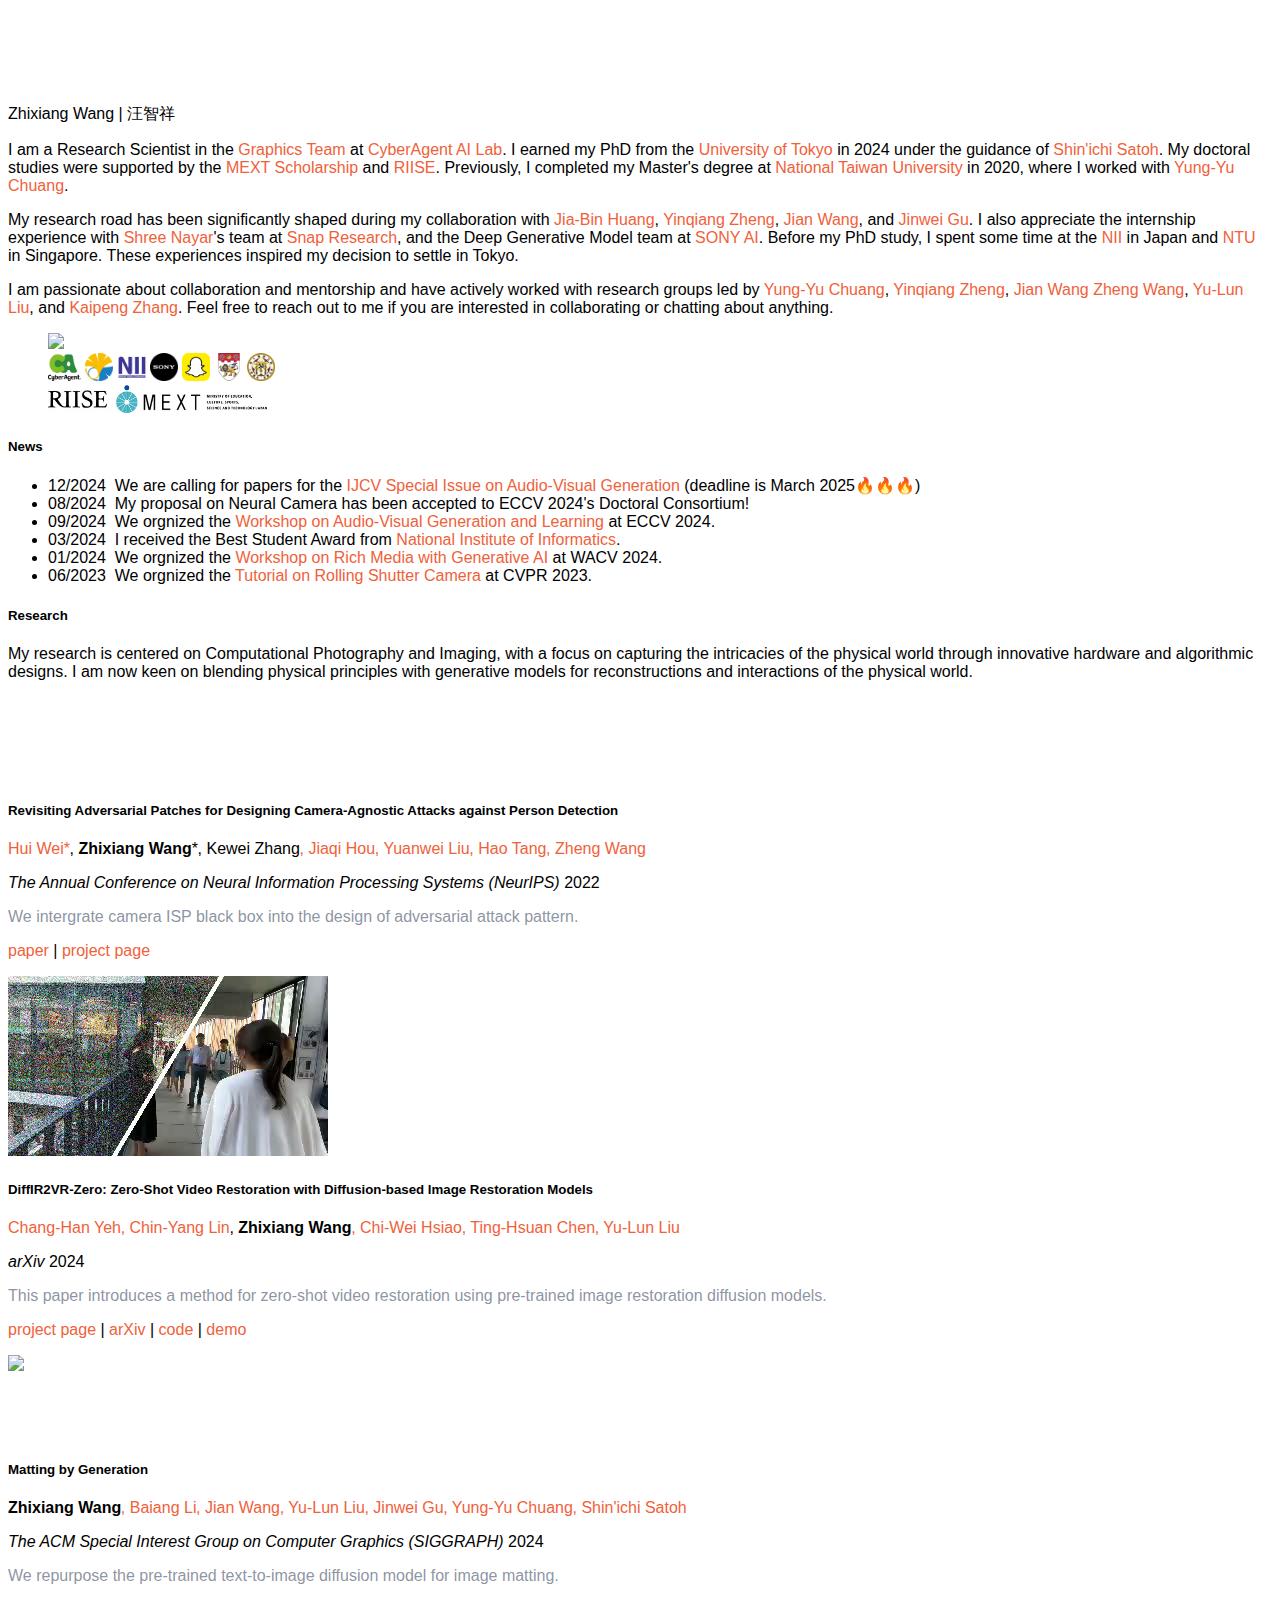
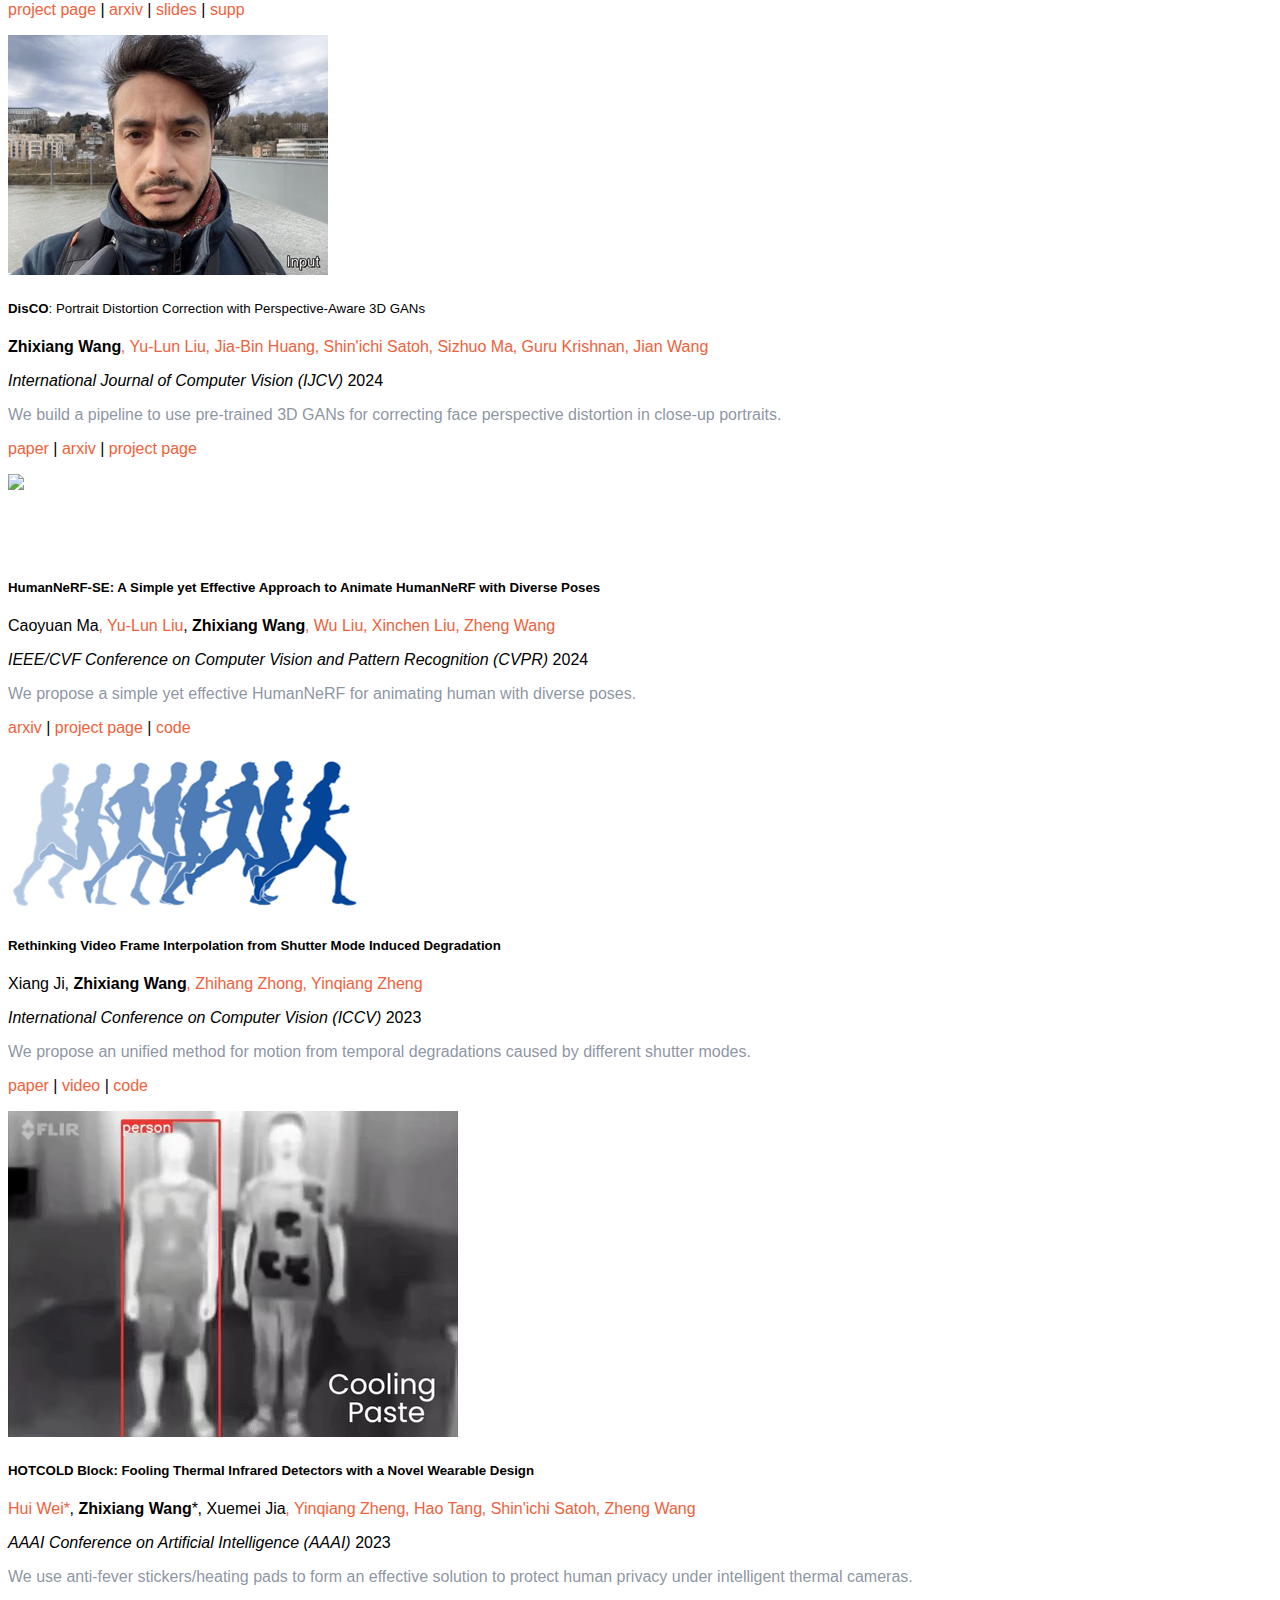
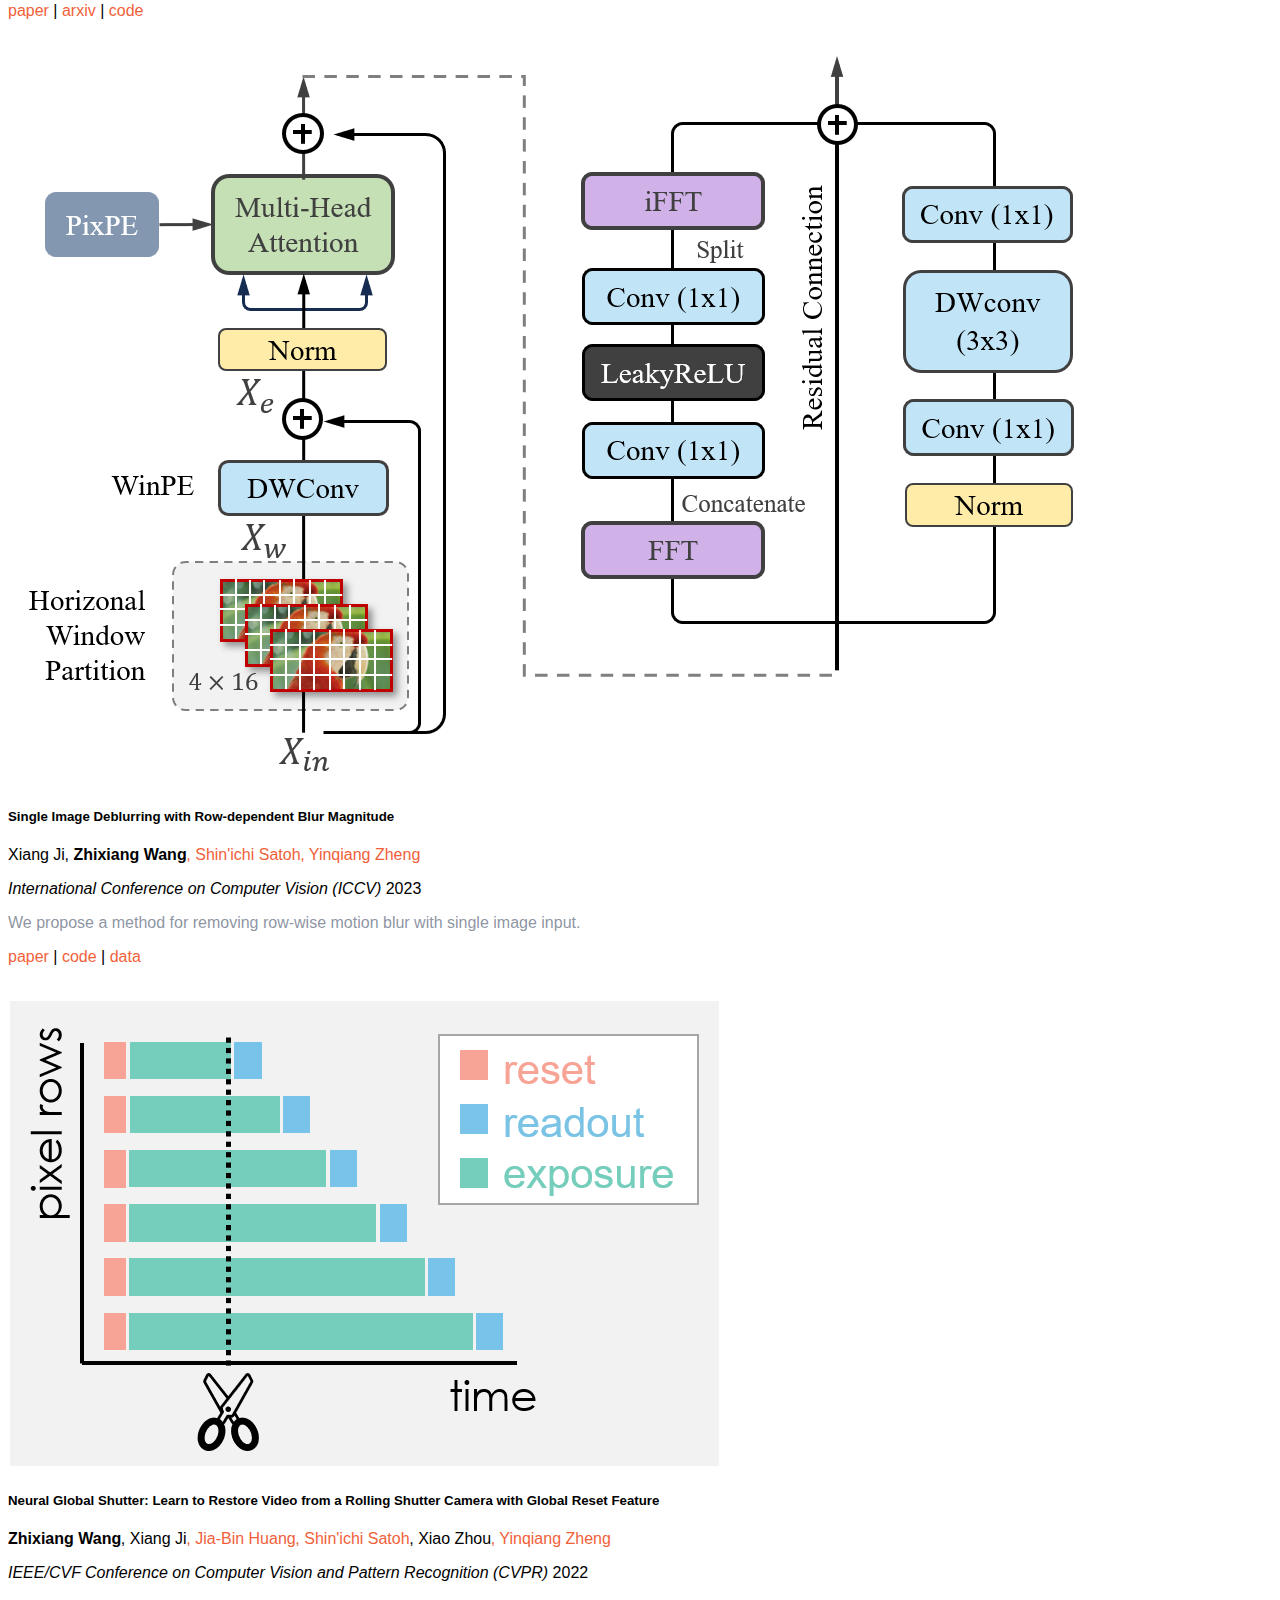
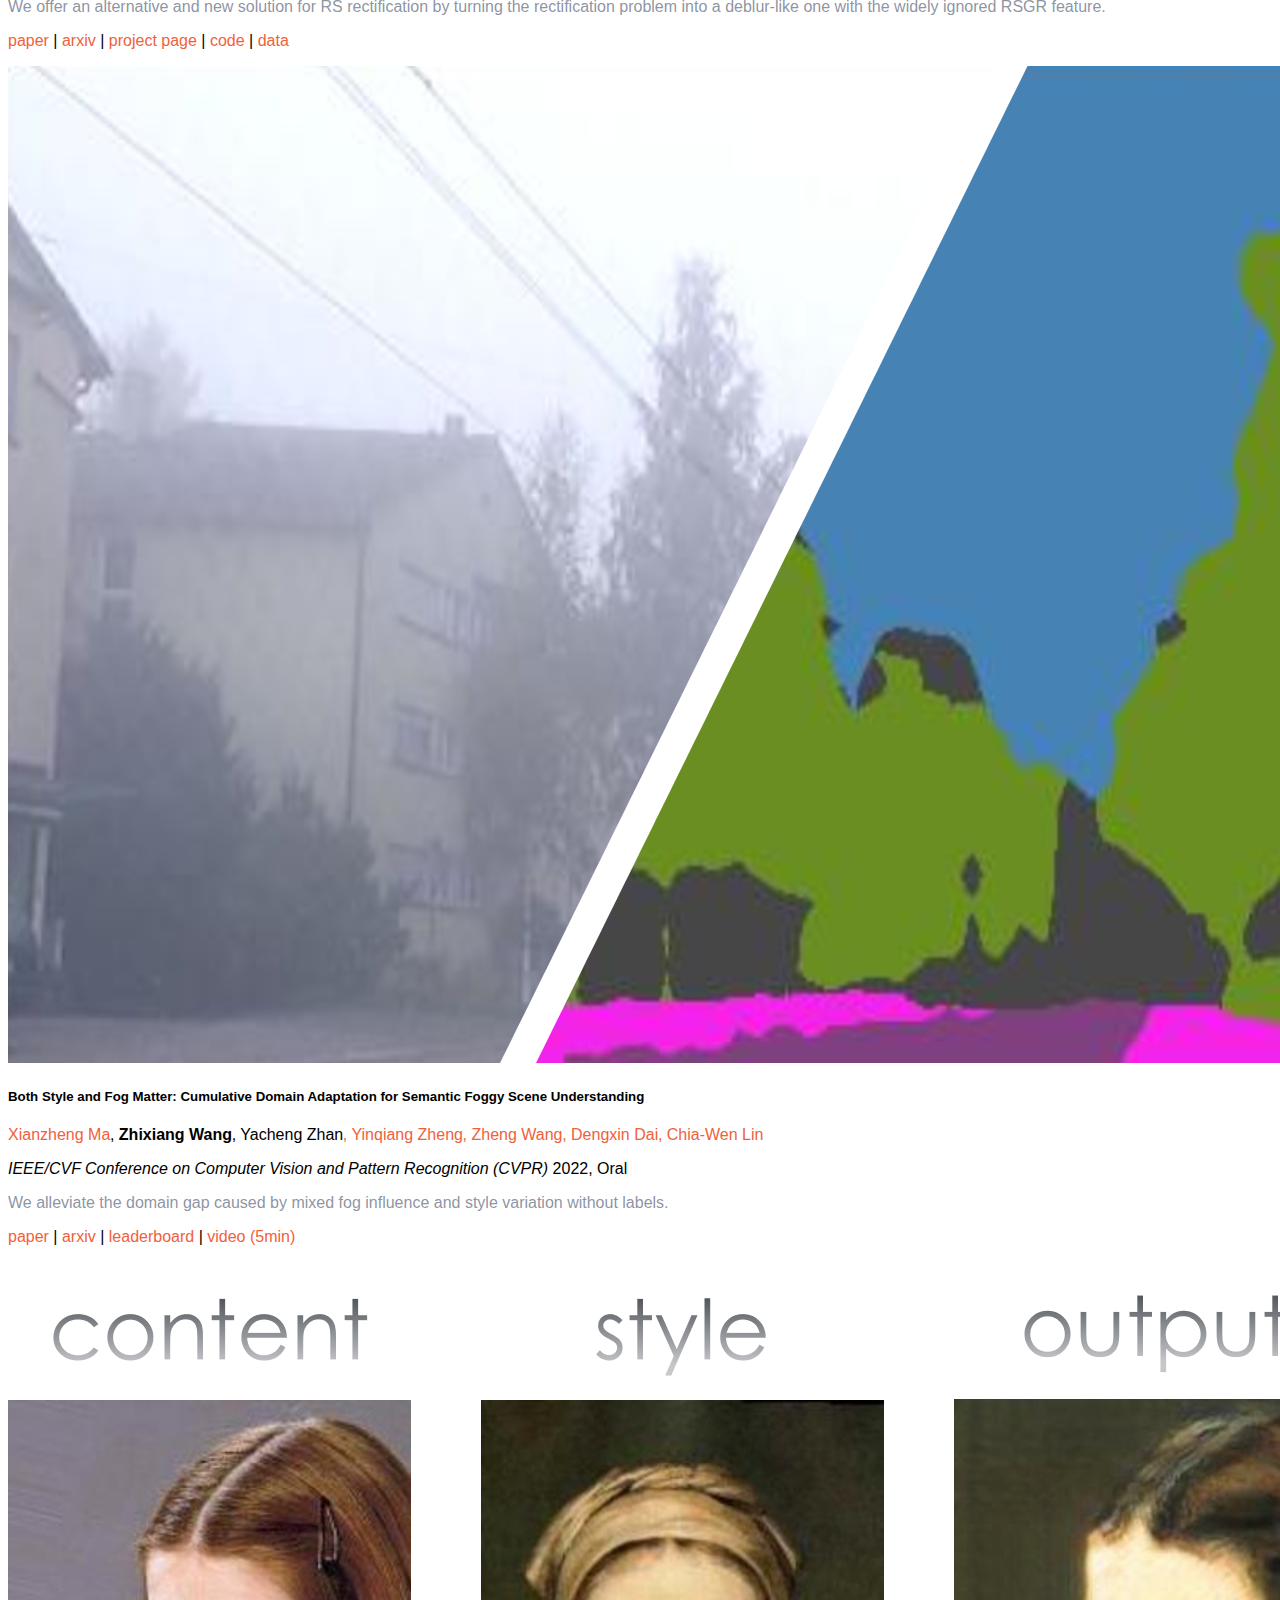
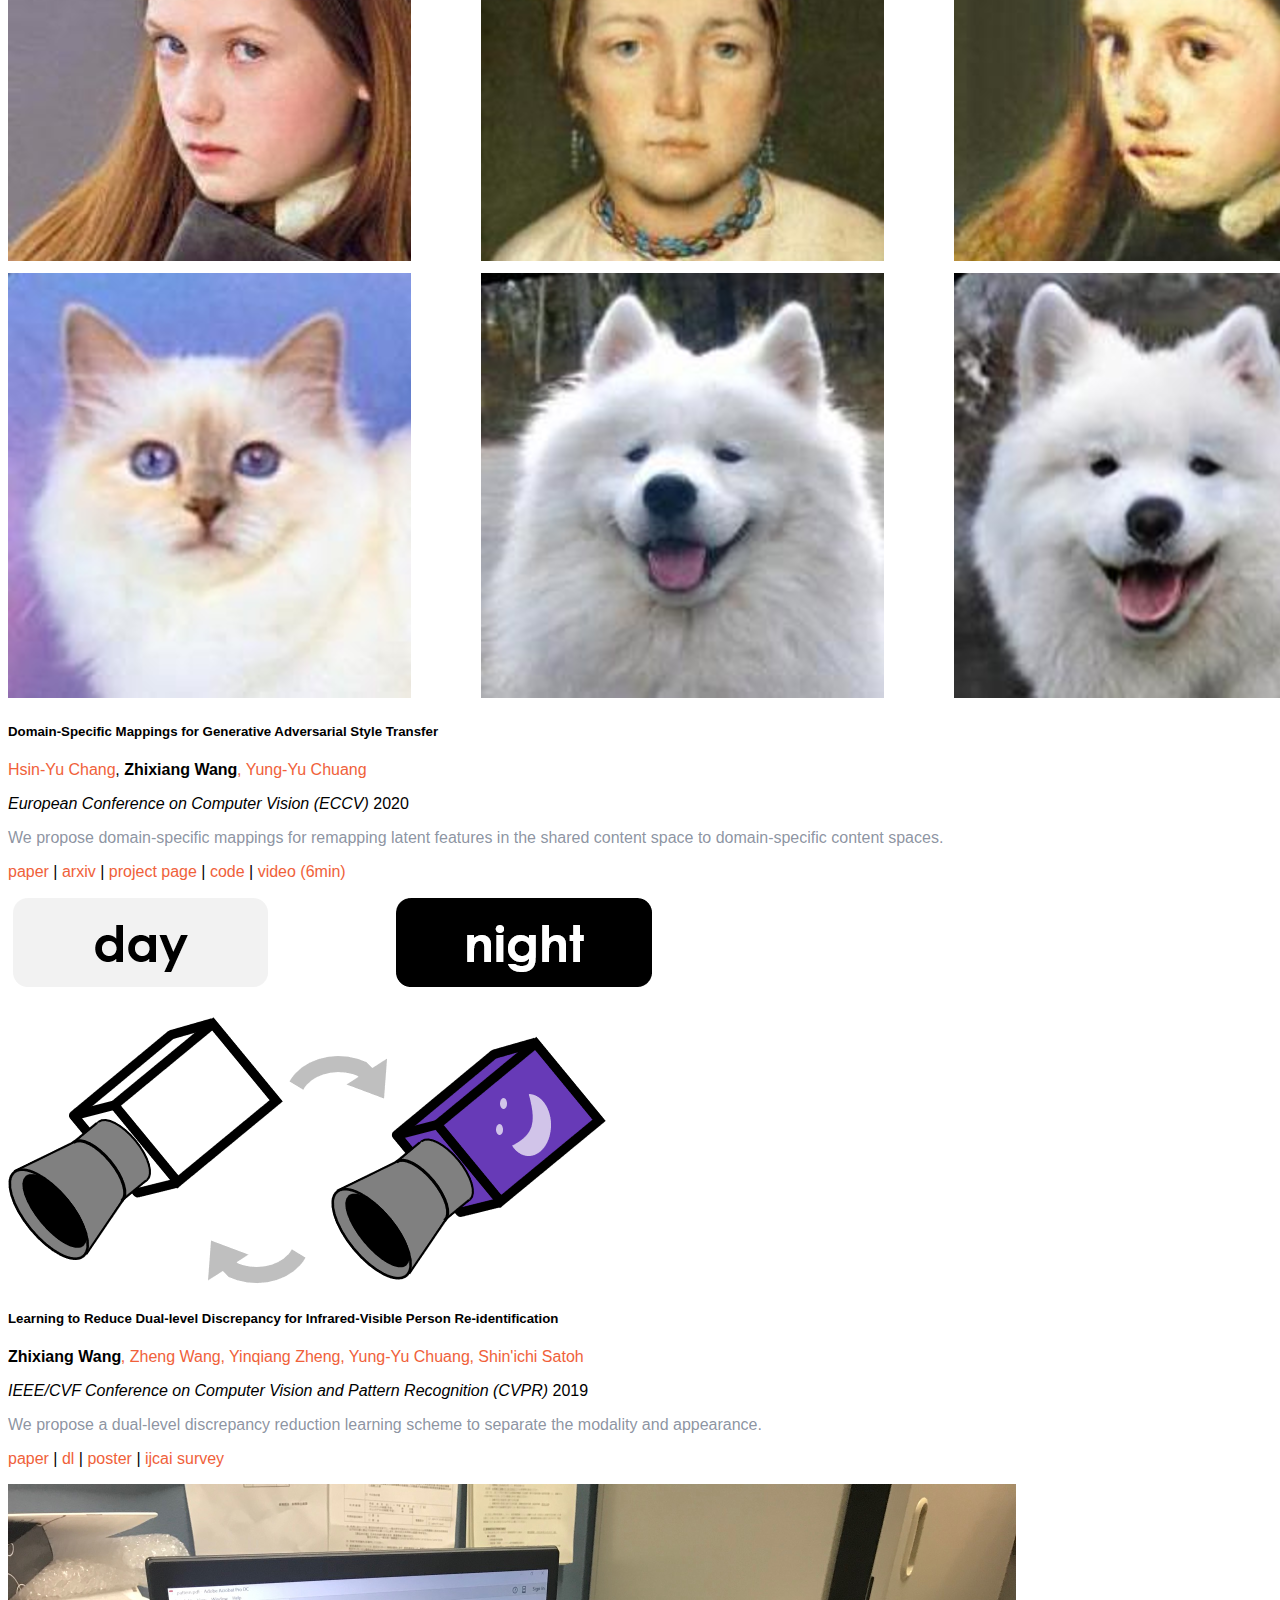
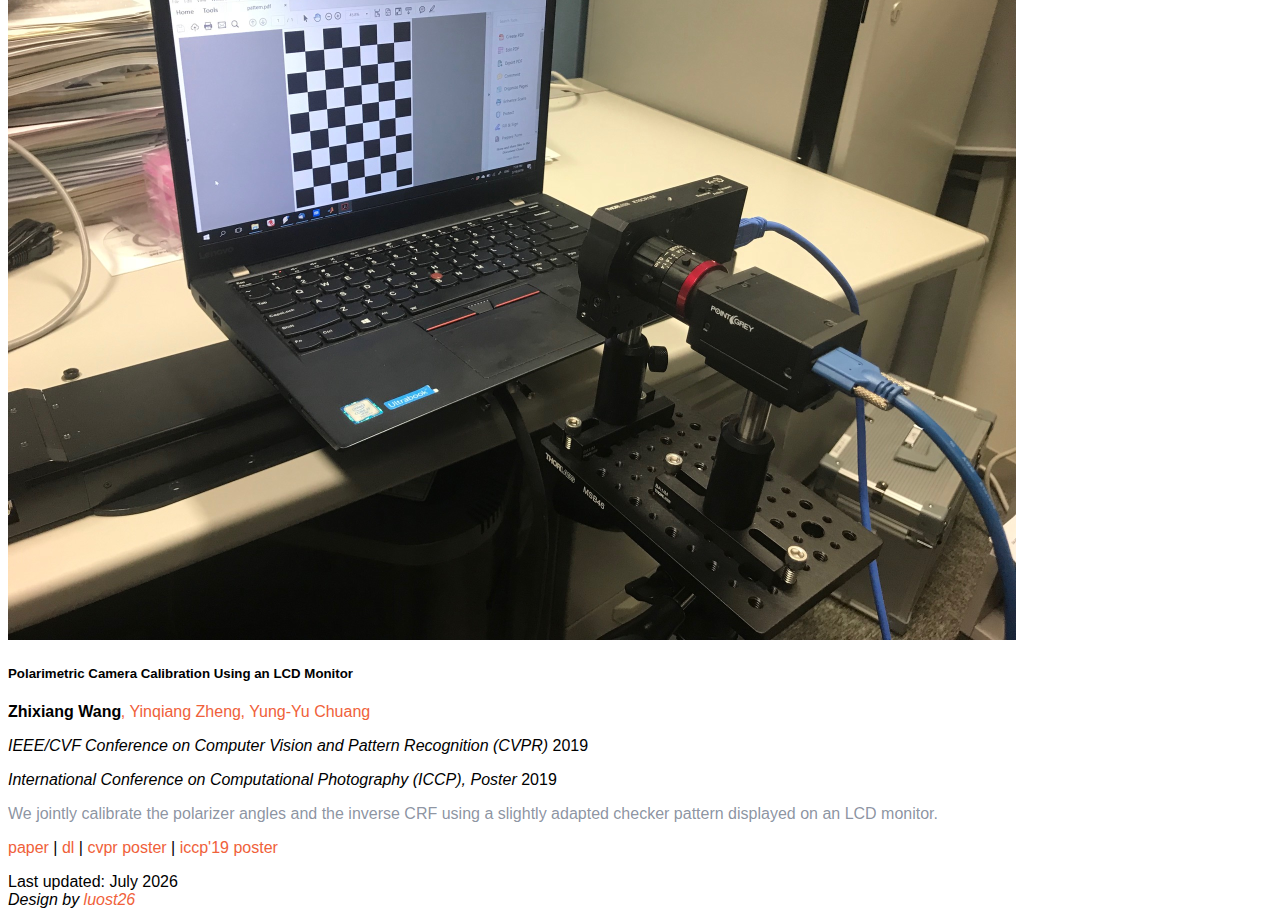
==== commit eb6a8d5f: "update" ====
--- a/index.html
+++ b/index.html
@@ -24,16 +24,16 @@
             <div class="col">
                 <p class="h2 font-weight-normal">Zhixiang Wang <span> | 汪智祥</span></h1>
                     <p class="text-muted">
-                        I am a Research Scientist in the <a target="_blank" href="https://research.cyberagent.ai/research/computer-graphics/">Graphics Team</a> at <a target="_blank" href="https://research.cyberagent.ai/research/">CyberAgent AI Lab</a>. I earned my PhD degree from the <a target="_blank" href="https://www.u-tokyo.ac.jp/en/">University of Tokyo</a> in 2024, under the guidance of <a target="_blank" href="https://www.satoh-lab.nii.ac.jp/index.html">Shin'ichi Satoh</a>. 
+                        I am a Research Scientist in the <a target="_blank" href="https://research.cyberagent.ai/research/computer-graphics/">Graphics Team</a> at <a target="_blank" href="https://research.cyberagent.ai/research/">CyberAgent AI Lab</a>. I earned my PhD from the <a target="_blank" href="https://www.u-tokyo.ac.jp/en/">University of Tokyo</a> in 2024 under the guidance of <a target="_blank" href="https://www.satoh-lab.nii.ac.jp/index.html">Shin'ichi Satoh</a>. 
                         My doctoral studies were supported by the <a target="_blank" href="https://www.mext.go.jp/a_menu/koutou/ryugaku/06032818.htm">MEXT Scholarship</a> and <a target="_blank" href="https://www.riise.u-tokyo.ac.jp/">RIISE</a>. 
                         Previously, I completed my Master's degree at <a target="_blank" href="https://www.ntu.edu.tw/english/">National Taiwan University</a> in 2020, where I worked with <a target="_blank" href="https://www.csie.ntu.edu.tw/~cyy/">Yung-Yu Chuang</a>. 
                         <!-- My research interests lie in computational imaging and computational photography. -->
                     </p>
                     <p class="text-muted">
                         My research road has been significantly shaped during my collaboration with <a target="_blank" href="https://jbhuang0604.github.io/">Jia-Bin Huang</a>, <a target="_blank" href="https://researchmap.jp/yinqiangzheng?lang=en">Yinqiang Zheng</a>, <a target="_blank" href="https://jianwang-cmu.github.io/">Jian Wang</a>, and <a target="_blank" href="https://www.gujinwei.org/">Jinwei Gu</a>. 
-                        I also appreciate the internship with <a target="_blank" href="http://www.cs.columbia.edu/~nayar/">Shree Nayar</a>'s team at Snap Research, and Deep Generative Model team at SONY AI. 
-                        Before my PhD study, I spent some time at the <a target="_blank" href="https://www.nii.ac.jp/en/">NII</a> in Japan and <a target="_blank" href="https://www.ntu.edu.sg/">NTU</a> in Singapore. After then, I decided to live in Japan.</p>
-                    <p class="text-muted">I am passionate about collaboration and mentorship and have actively worked with research groups led by <a target="_blank" href="https://researchmap.jp/yinqiangzheng?lang=en">Yinqiang Zheng</a>, <a target="_blank" href="https://www.csie.ntu.edu.tw/~cyy/">Yung-Yu Chuang</a>, <a target="_blank" href="https://wangzwhu.github.io/home/">Zheng Wang</a>, <a  target="_blank" href="https://yulunalexliu.github.io/">Yu-Lun Liu</a>, and <a href="https://kpzhang93.github.io/">Kaipeng Zhang</a>. Feel free to reach out to me if you are interested in collaboration or chatting anything.</p>
+                        I also appreciate the internship experience with <a target="_blank" href="http://www.cs.columbia.edu/~nayar/">Shree Nayar</a>'s team at <a target="_blank" href="https://research.snap.com/">Snap Research</a>, and the Deep Generative Model team at <a target="_blank" href="https://ai.sony/">SONY AI</a>. 
+                        Before my PhD study, I spent some time at the <a target="_blank" href="https://www.nii.ac.jp/en/">NII</a> in Japan and <a target="_blank" href="https://www.ntu.edu.sg/">NTU</a> in Singapore. These experiences inspired my decision to settle in Tokyo.</p>
+                    <p class="text-muted">I am passionate about collaboration and mentorship and have actively worked with research groups led by <a target="_blank" href="https://www.csie.ntu.edu.tw/~cyy/">Yung-Yu Chuang</a>, <a target="_blank" href="https://researchmap.jp/yinqiangzheng?lang=en">Yinqiang Zheng</a>, <a target="_blank" href="https://jianwang-cmu.github.io/">Jian Wang</a> <a target="_blank" href="https://wangzwhu.github.io/home/">Zheng Wang</a>, <a  target="_blank" href="https://yulunalexliu.github.io/">Yu-Lun Liu</a>, and <a href="https://kpzhang93.github.io/">Kaipeng Zhang</a>. Feel free to reach out to me if you are interested in collaborating or chatting about anything.</p>
                     </p>
                     
 
@@ -48,13 +48,21 @@
                         data-placement="top" 
                     >
                     <figcaption class="figure-caption text-right"></figcaption>
+            <div class="row-wise">
+            <img src="./assets/misc/img_logo_ca.png" style="height: 28px;" class="mr-1 mt-1">
             <img src="./assets/misc/utokyo.png" style="height: 28px;" alt="The" class="mr-1 mt-1">
-            <img src="./assets/misc/ntutw.gif" style="height: 28px;" class="mr-1 mt-1">
             <img src="./assets/misc/nii.jpg" style="height: 28px;" class="mr-1 mt-1">
+            <img src="./assets/misc/sony_icon.png" style="height: 28px;" class="mr-1 mt-1">
             <img src="./assets/misc/snap.png" style="height: 28px;" class="mr-1 mt-1">
             <img src="./assets/misc/ntusg.png" style="height: 28px;" class="mr-1 mt-1">
+            <img src="./assets/misc/ntutw.gif" style="height: 28px;" class="mr-1 mt-1">
+            </div>
+            <div class="row-wise">
             <img src="./assets/misc/riise.jpg" style="height: 28px;" class="mr-1 mt-1">
+            <img src="./assets/misc/mext-logo.png" style="height: 28px;" class="mr-1 mt-1">
+            </div>
                 </figure>
+                    
             </div>
 
 
@@ -714,17 +722,16 @@
 <script src="https://cdnjs.cloudflare.com/ajax/libs/github-buttons/2.14.2/buttons.min.js" integrity="sha512-OYwZx04hKFeFNYrWxIyo3atgGpb+cxU0ENWBZs72X7T9U+NoHPM1ftUn/Mfw7dRDXrqWA6M1wBg6z6fGE32aeA==" crossorigin="anonymous"></script>
 <script src="assets/js/common.js"></script>
 
-
+<!-- Google tag (gtag.js) -->
+<script async src="https://www.googletagmanager.com/gtag/js?id=G-7GXC55XZEQ"></script>
 <script>
- (function(i,s,o,g,r,a,m){i['GoogleAnalyticsObject']=r;i[r]=i[r]||function(){
- (i[r].q=i[r].q||[]).push(arguments)},i[r].l=1*new Date();a=s.createElement(o),
- m=s.getElementsByTagName(o)[0];a.async=1;a.src=g;m.parentNode.insertBefore(a,m)
- })(window,document,'script','https://www.google-analytics.com/analytics.js','ga');
-
- ga('create', 'UA-104390830-1', 'auto');
- ga('send', 'pageview');
-
+  window.dataLayer = window.dataLayer || [];
+  function gtag(){dataLayer.push(arguments);}
+  gtag('js', new Date());
+
+  gtag('config', 'G-7GXC55XZEQ');
 </script>
 
 
+
 </html>
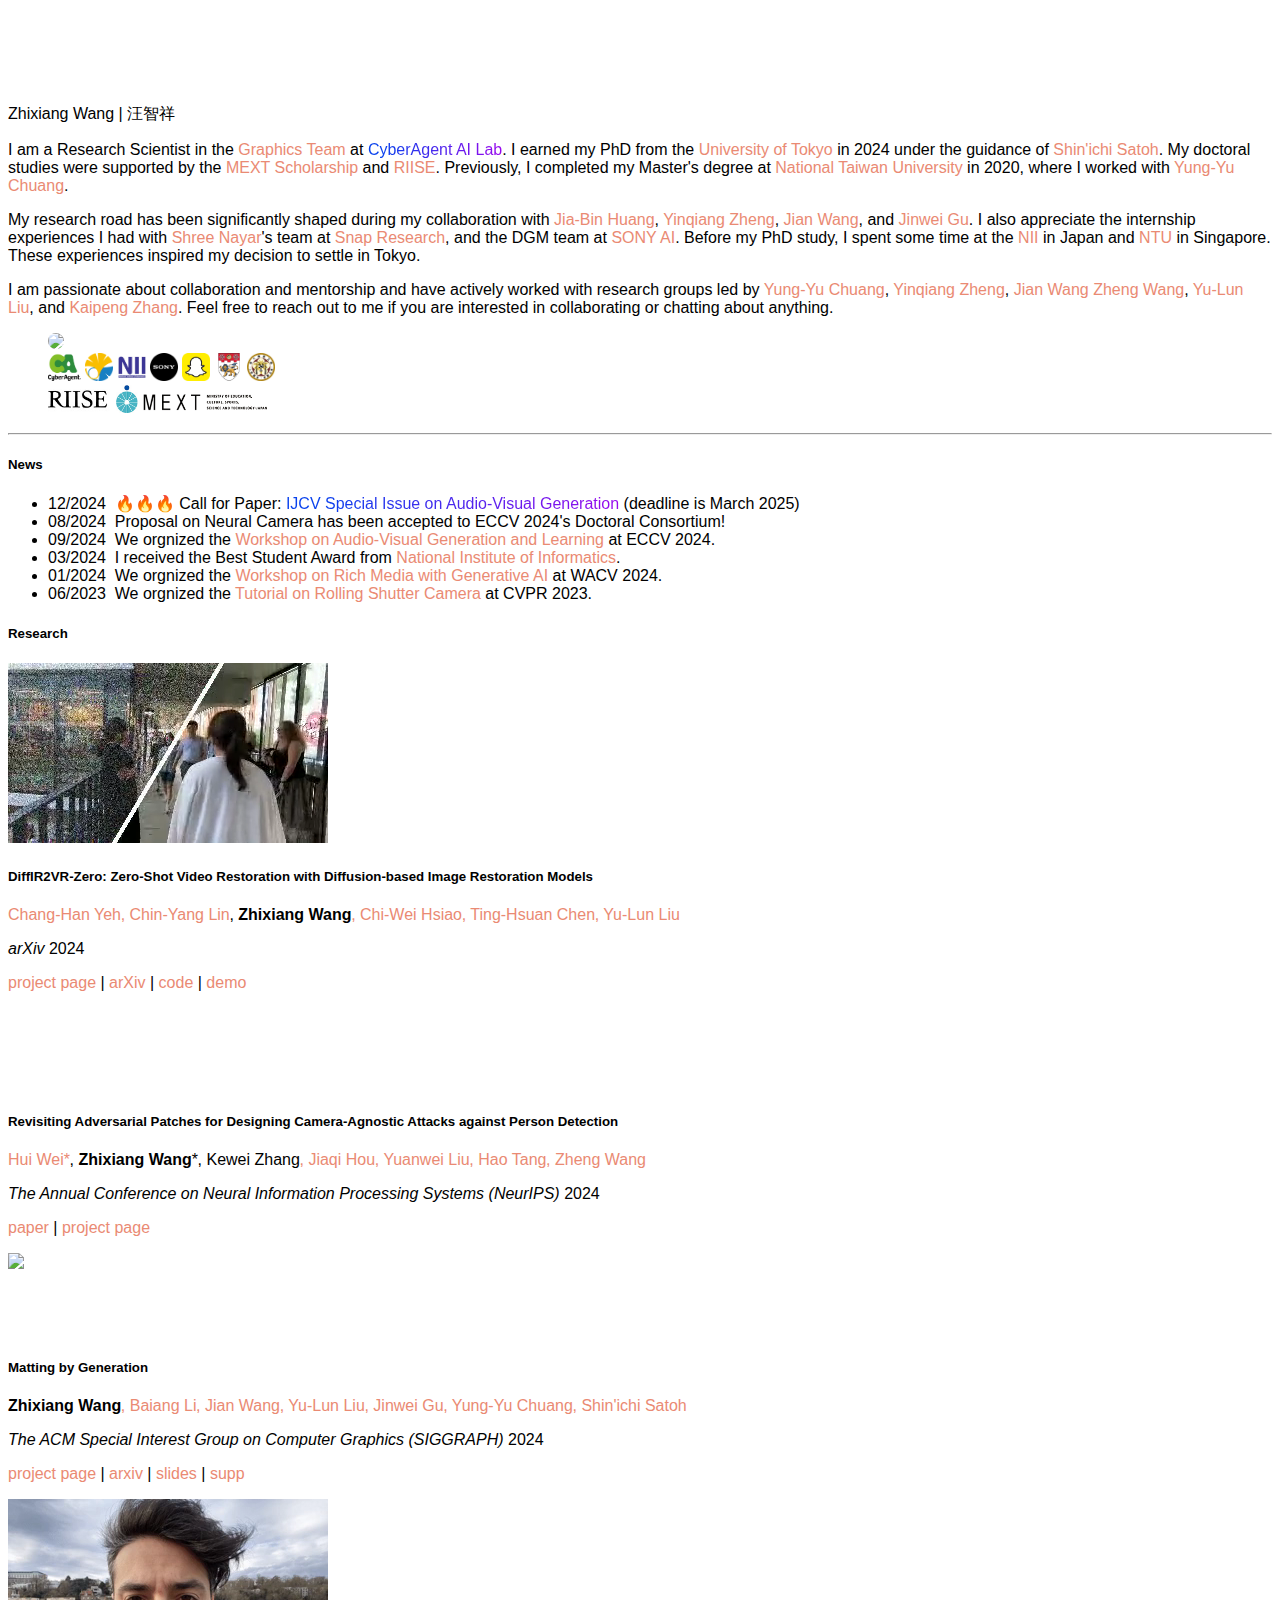
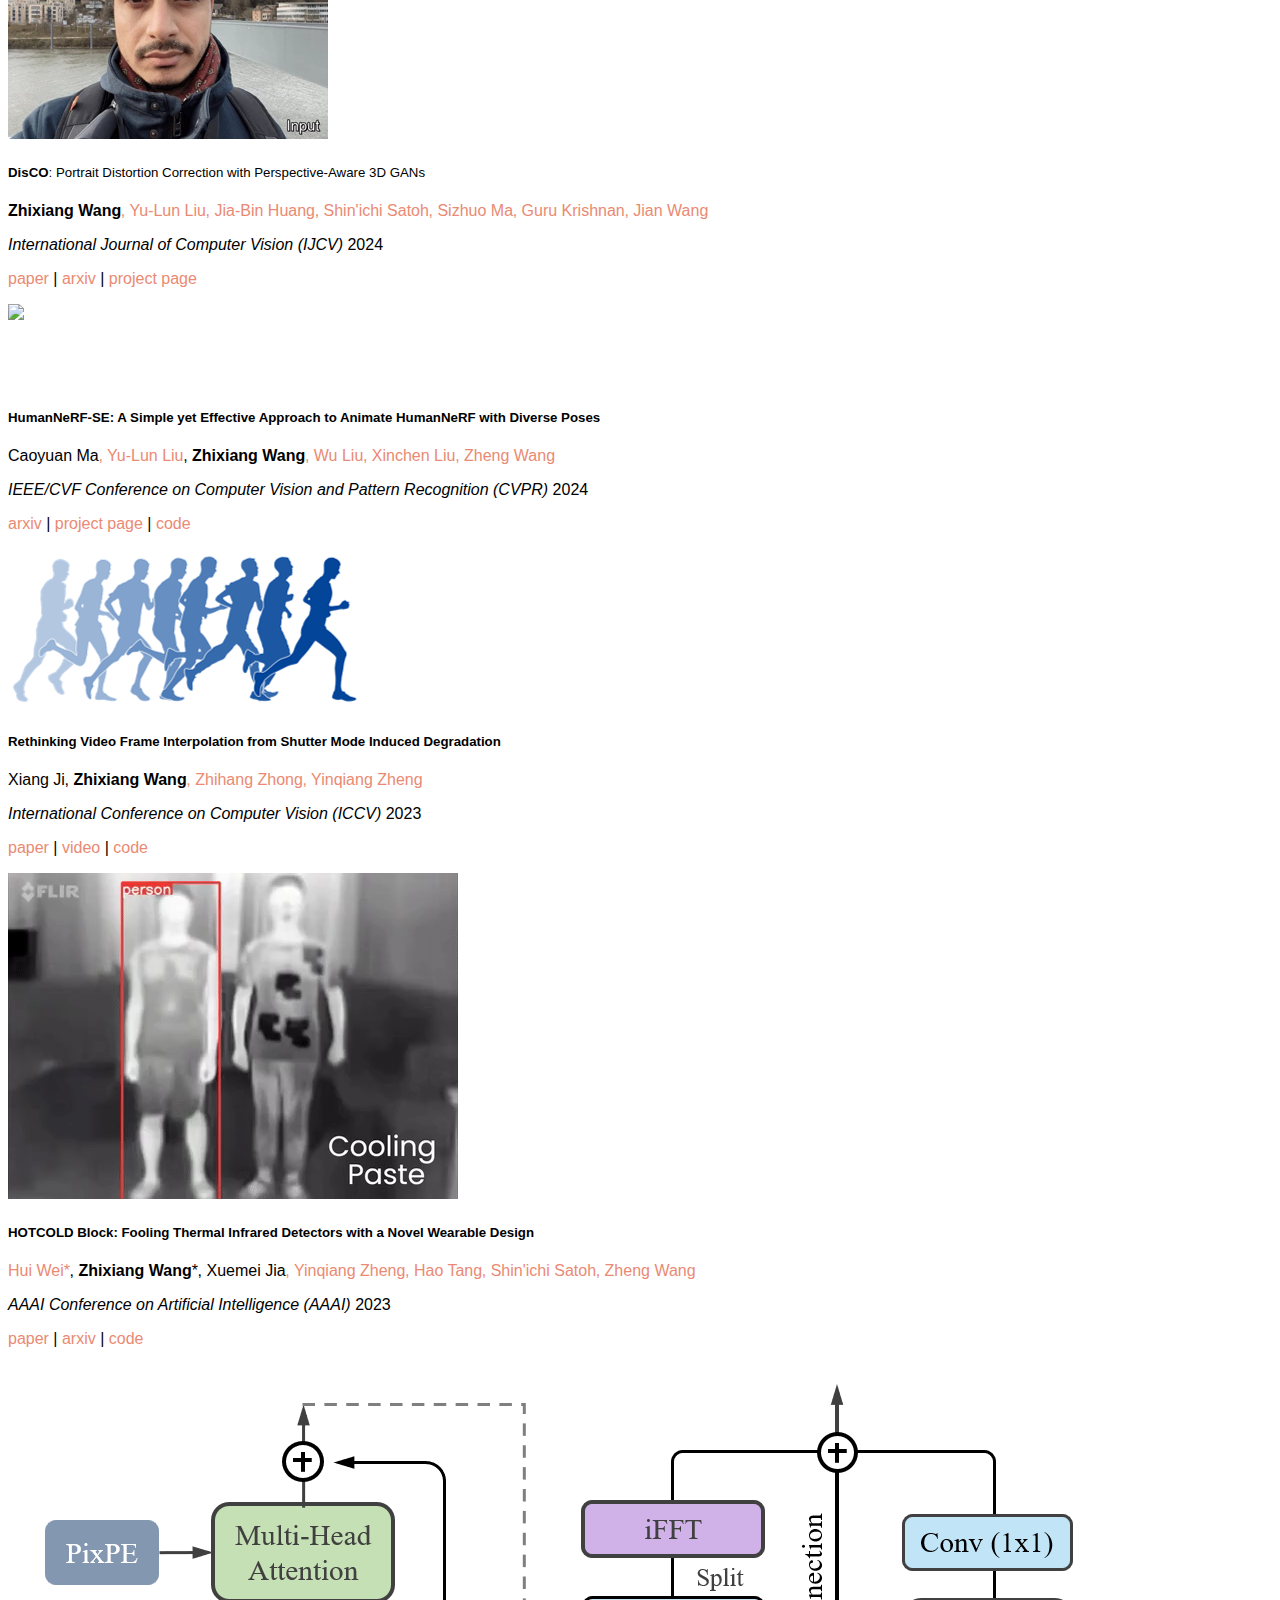
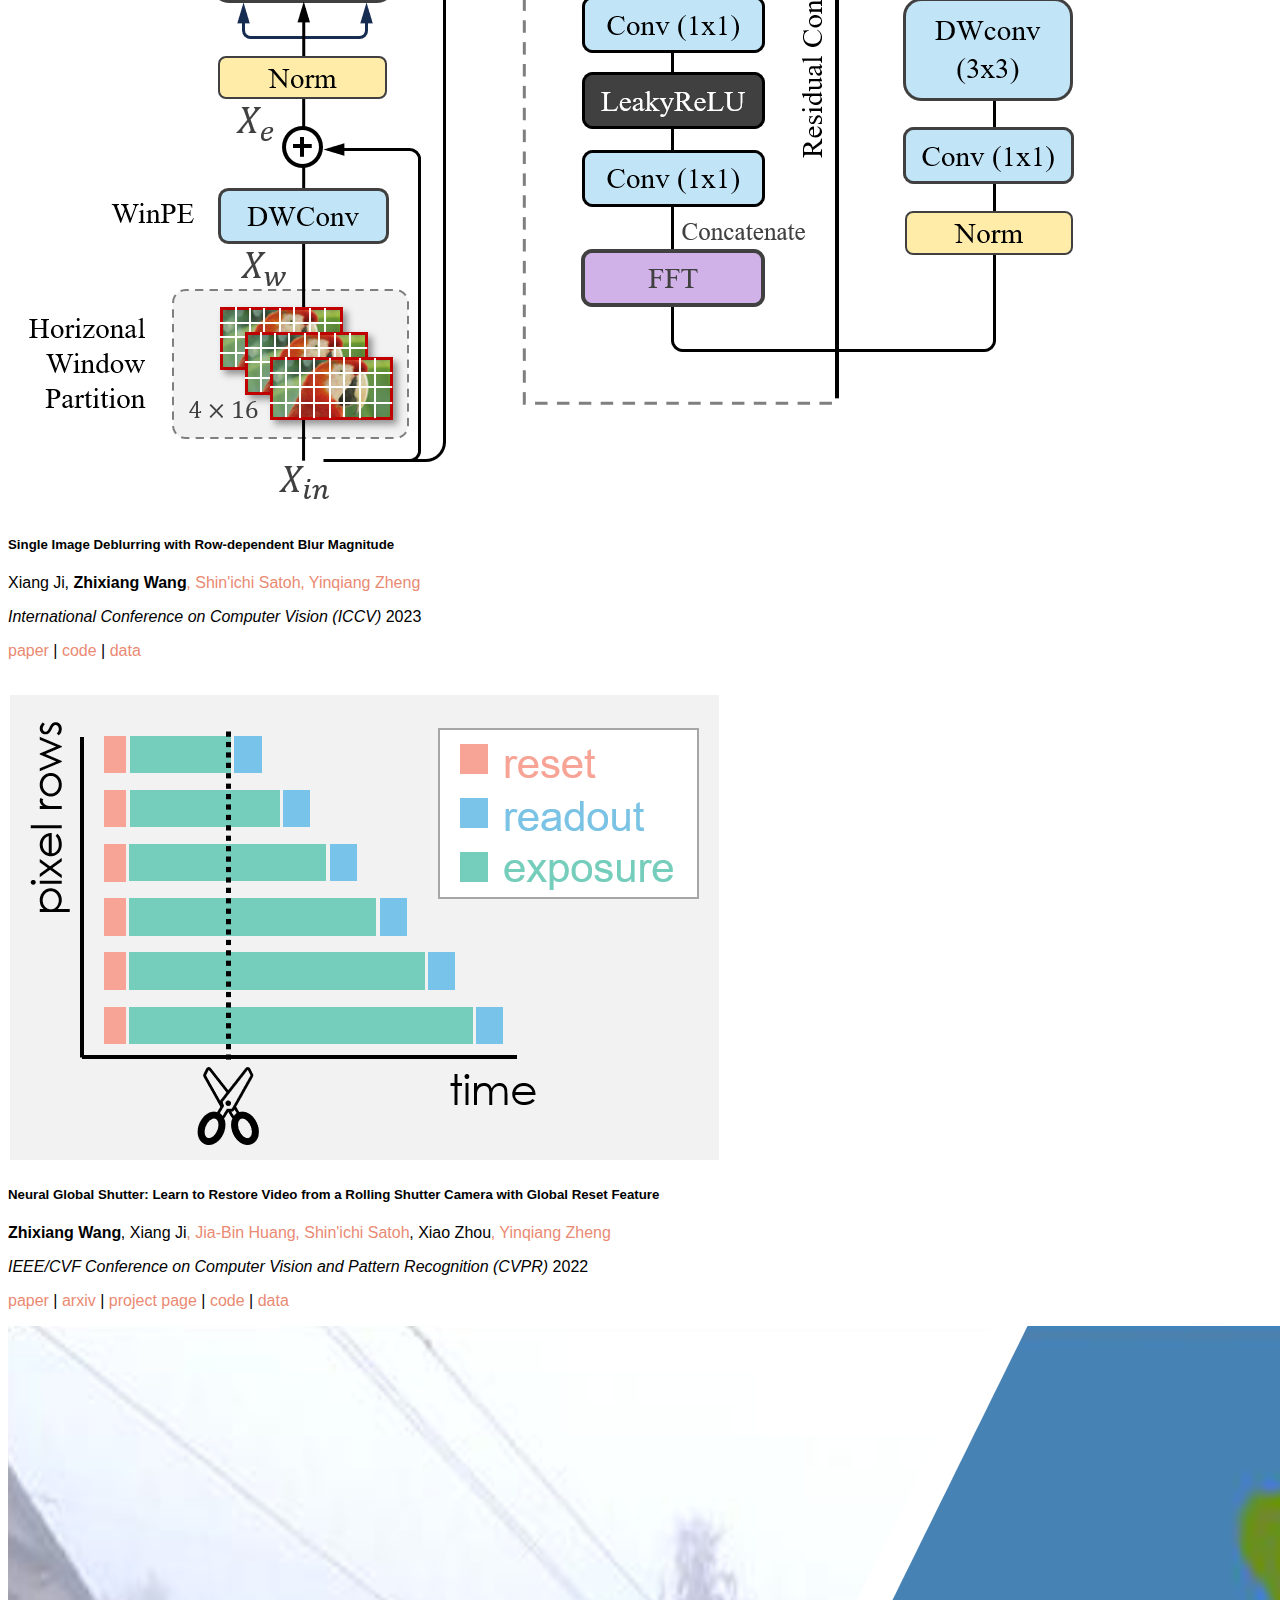
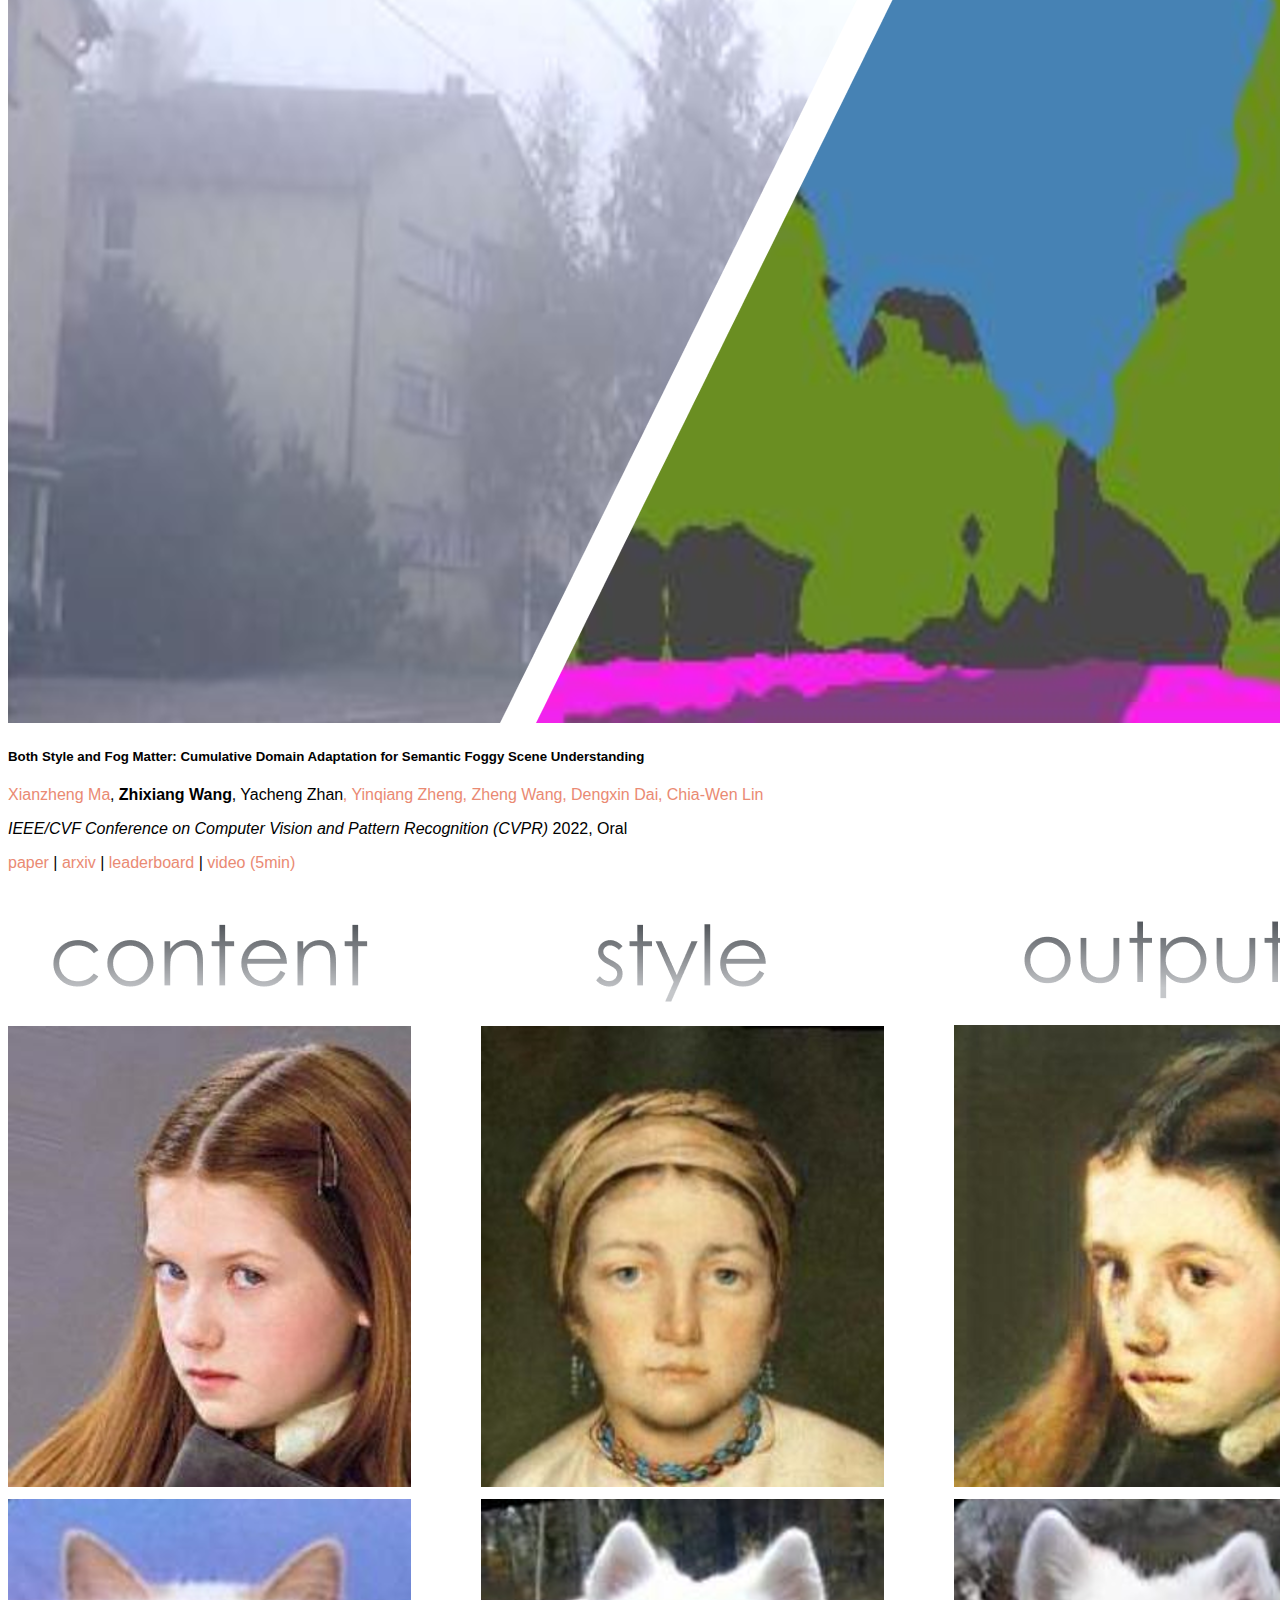
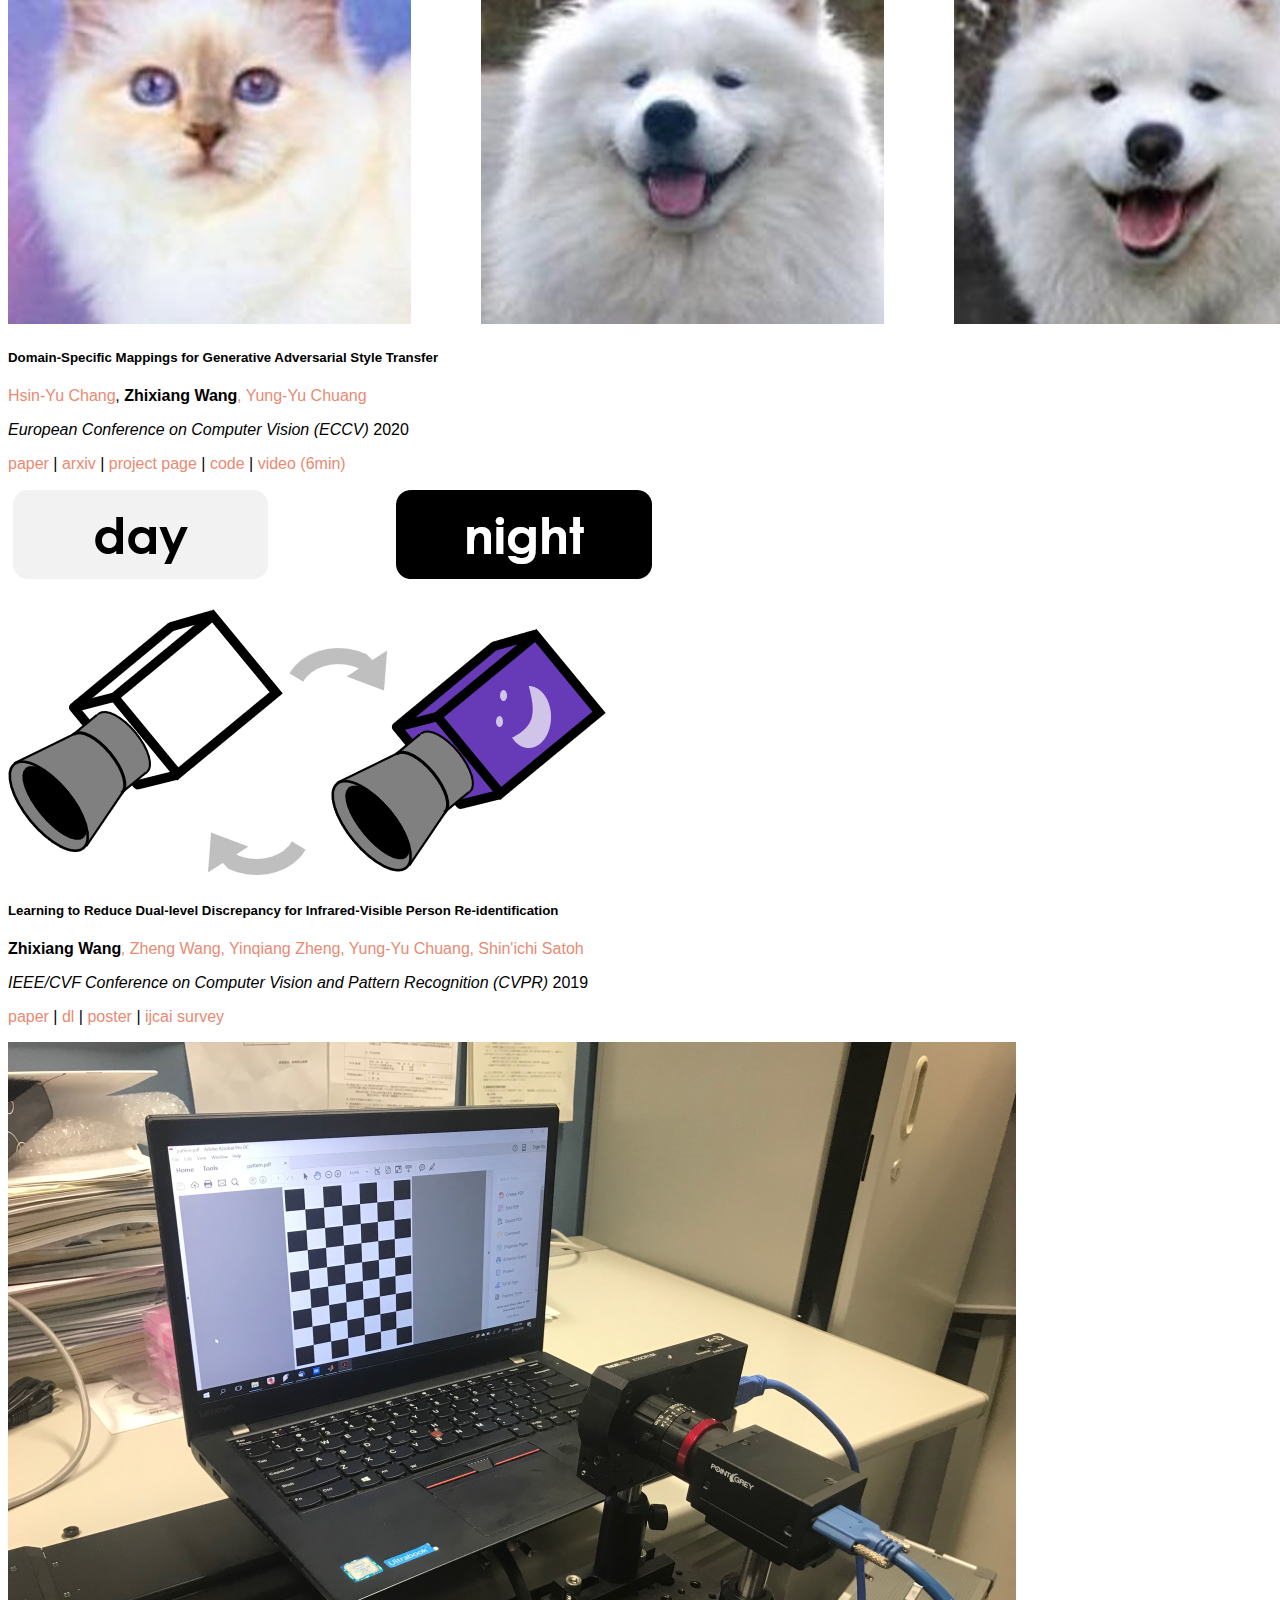
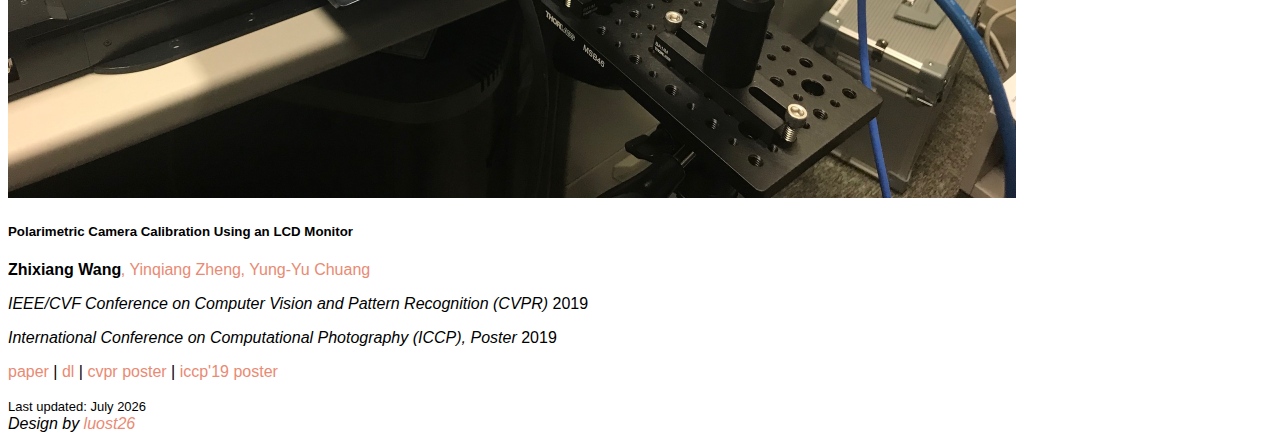
==== commit 276fd2cd: "update" ====
--- a/index.html
+++ b/index.html
@@ -24,14 +24,14 @@
             <div class="col">
                 <p class="h2 font-weight-normal">Zhixiang Wang <span> | 汪智祥</span></h1>
                     <p class="text-muted">
-                        I am a Research Scientist in the <a target="_blank" href="https://research.cyberagent.ai/research/computer-graphics/">Graphics Team</a> at <a target="_blank" href="https://research.cyberagent.ai/research/">CyberAgent AI Lab</a>. I earned my PhD from the <a target="_blank" href="https://www.u-tokyo.ac.jp/en/">University of Tokyo</a> in 2024 under the guidance of <a target="_blank" href="https://www.satoh-lab.nii.ac.jp/index.html">Shin'ichi Satoh</a>. 
+                        I am a Research Scientist in the <a target="_blank" href="https://research.cyberagent.ai/research/computer-graphics/">Graphics Team</a> at <a target="_blank" class="gradient-link" href="https://research.cyberagent.ai/research/">CyberAgent AI Lab</a>. I earned my PhD from the <a target="_blank" href="https://www.u-tokyo.ac.jp/en/">University of Tokyo</a> in 2024 under the guidance of <a target="_blank" href="https://www.satoh-lab.nii.ac.jp/index.html">Shin'ichi Satoh</a>. 
                         My doctoral studies were supported by the <a target="_blank" href="https://www.mext.go.jp/a_menu/koutou/ryugaku/06032818.htm">MEXT Scholarship</a> and <a target="_blank" href="https://www.riise.u-tokyo.ac.jp/">RIISE</a>. 
                         Previously, I completed my Master's degree at <a target="_blank" href="https://www.ntu.edu.tw/english/">National Taiwan University</a> in 2020, where I worked with <a target="_blank" href="https://www.csie.ntu.edu.tw/~cyy/">Yung-Yu Chuang</a>. 
                         <!-- My research interests lie in computational imaging and computational photography. -->
                     </p>
                     <p class="text-muted">
                         My research road has been significantly shaped during my collaboration with <a target="_blank" href="https://jbhuang0604.github.io/">Jia-Bin Huang</a>, <a target="_blank" href="https://researchmap.jp/yinqiangzheng?lang=en">Yinqiang Zheng</a>, <a target="_blank" href="https://jianwang-cmu.github.io/">Jian Wang</a>, and <a target="_blank" href="https://www.gujinwei.org/">Jinwei Gu</a>. 
-                        I also appreciate the internship experience with <a target="_blank" href="http://www.cs.columbia.edu/~nayar/">Shree Nayar</a>'s team at <a target="_blank" href="https://research.snap.com/">Snap Research</a>, and the Deep Generative Model team at <a target="_blank" href="https://ai.sony/">SONY AI</a>. 
+                        I also appreciate the internship experiences I had with <a target="_blank" href="http://www.cs.columbia.edu/~nayar/">Shree Nayar</a>'s team at <a target="_blank" href="https://research.snap.com/">Snap Research</a>, and the DGM team at <a target="_blank" href="https://ai.sony/">SONY AI</a>. 
                         Before my PhD study, I spent some time at the <a target="_blank" href="https://www.nii.ac.jp/en/">NII</a> in Japan and <a target="_blank" href="https://www.ntu.edu.sg/">NTU</a> in Singapore. These experiences inspired my decision to settle in Tokyo.</p>
                     <p class="text-muted">I am passionate about collaboration and mentorship and have actively worked with research groups led by <a target="_blank" href="https://www.csie.ntu.edu.tw/~cyy/">Yung-Yu Chuang</a>, <a target="_blank" href="https://researchmap.jp/yinqiangzheng?lang=en">Yinqiang Zheng</a>, <a target="_blank" href="https://jianwang-cmu.github.io/">Jian Wang</a> <a target="_blank" href="https://wangzwhu.github.io/home/">Zheng Wang</a>, <a  target="_blank" href="https://yulunalexliu.github.io/">Yu-Lun Liu</a>, and <a href="https://kpzhang93.github.io/">Kaipeng Zhang</a>. Feel free to reach out to me if you are interested in collaborating or chatting about anything.</p>
                     </p>
@@ -43,7 +43,7 @@
                     <img 
                         src="assets/images/portrait_L.jpg" 
                         class="figure-img img-fluid img-thumbnail" 
-                        style="height: 180px;"
+                        style="height: 180px; border-radius: 15px;"
                         data-toggle="tooltip" 
                         data-placement="top" 
                     >
@@ -67,14 +67,17 @@
 
 
         </div>
+        <hr />
+
+
         <div class="row h3">
             <div class="col">
-                <a class="pr-3" href="mailto:wangzx1994@gmail.com">
+                <a class="pr-3 icon-link" href="mailto:wangzx1994@gmail.com">
                     <i class="fa fa-envelope"></i></a>
-                <a class="pr-3" target="_blank" href="https://scholar.google.com/citations?user=yybzbxMAAAAJ&hl=en"><i class="fab fa-google"></i></a>
-                <a class="pr-3" target="_blank" href="https://twitter.com/lightchaserx">
+                <a class="pr-3 icon-link" target="_blank" href="https://scholar.google.com/citations?user=yybzbxMAAAAJ&hl=en"><i class="fab fa-google"></i></a>
+                <a class="pr-3 icon-link" target="_blank" href="https://twitter.com/lightchaserx">
                     <i class="fab fa-twitter"></i></a>
-                <a class="pr-3" target="_blank" href="https://www.linkedin.com/in/zhixiang-wang-79534699/">
+                <a class="pr-3 icon-link" target="_blank" href="https://www.linkedin.com/in/zhixiang-wang-79534699/">
                     <i class="fab fa-linkedin"></i></a>
             </div>
         </div>
@@ -85,15 +88,14 @@
 <div class="my-3 p-0 bg-white shadow-sm rounded-sm">
     <h5 class="border-bottom border-gray p-3 mb-0">
         News
-         <!-- <i class="fas fa-fire rediconcolor"></i> -->
    </h5>
    <div class="col-md-9 col-xl-10 position-static p-3 pl-md-0 text-muted">
     <ul>
     <li class="text-muted">
-        12/2024&nbsp; We are calling for papers for the <a href="https://link.springer.com/journal/11263/updates/27726868">IJCV Special Issue on Audio-Visual Generation</a> (deadline is March 2025🔥🔥🔥)
+        12/2024&nbsp; 🔥🔥🔥 Call for Paper: <a class="gradient-link" href="https://link.springer.com/journal/11263/updates/27726868">IJCV Special Issue on Audio-Visual Generation</a> (deadline is March 2025)
     </li>
     <li class="text-muted">
-        08/2024&nbsp; My proposal on Neural Camera has been accepted to ECCV 2024's Doctoral Consortium! <span class="text-muted">
+        08/2024&nbsp; Proposal on Neural Camera has been accepted to ECCV 2024's Doctoral Consortium! <span class="text-muted">
             <!-- (but the presentation was cancelled because of the visa issue)</span> -->
     </li>
     <li class="text-muted"> 
@@ -116,59 +118,18 @@
 
 
 <div class="my-3 p-0 bg-white shadow-sm rounded-sm">
-    <h5 class="p-3 mb-0 border-bottom border-gray">
+    <!-- <h5 class="p-3 mb-0 border-bottom border-gray">-->
+        <h5 class="p-3 mb-0">
         Research
+    </h5>
         <!-- <i class="fas fa-book blackiconcolor"></i> -->
-   </h5>
-   <div class="row position-relative m-4 pb-15 small text-muted  ">
-    <!-- <div class="col-md-9 col-xl-10 position-static small pl-md-0 mb-0"> -->
+   <!-- <div class="row position-relative m-4 pb-15 small text-muted  ">
    <p>
     My research is centered on Computational Photography and Imaging, with a focus on capturing the intricacies of the physical world through innovative hardware and algorithmic designs. I am now keen on blending physical principles with generative models for reconstructions and interactions of the physical world. 
-    <!-- Representative papers are highlighted. -->
    </p>
-</div>
+</div> -->
     <!-- </div> -->
-
-    <div class="row no-gutters position-relative border-top border-gray">
-        <div class="col-md-3 col-xl-2 mb-md-0 p-md-3">
-            <img src="" class="lazy w-100 rounded-sm">
-        </div>
-        <div class="col-md-9 col-xl-10 position-static p-3 pl-md-0">
-            <h5 class="mt-0 mb-1 font-weight-normal">Revisiting Adversarial Patches for Designing Camera-Agnostic Attacks against Person Detection
-    </h5>
-            <p class="mt-0 mb-0 small">
-                <a class="comma text-body" target="_blank" href="">Hui Wei*</a>
-                <span class="comma text-body"><strong>Zhixiang Wang</strong>*</span>
-                <span class="comma text-body">Kewei Zhang</span>
-                <a class="comma text-body" target="_blank" href="">Jiaqi Hou</a>
-                <a class="comma text-body" target="_blank" href="">Yuanwei Liu</a>
-                <a class="comma text-body" target="_blank" href="https://ha0tang.github.io/">Hao Tang</a>
-                <a class="comma text-body" target="_blank" href="https://wangzwhu.github.io/home/">Zheng Wang</a>
-    </p>
-            <p class="mt-0 mb-0 small"><i>The Annual Conference on Neural Information Processing Systems (<span class="venue">NeurIPS</span>)
-    </i> 2022
-    <!--             <span class="badge badge-pill badge-custom badge-success">Rating: SA, WA, WA</span> -->
-            </p>
-            
-            <p class="mt-0 mb-0 small text-note">We intergrate camera ISP black box into the design of adversarial attack pattern.</p>
-    
-            
-            <p class="small pb-0 mb-0 lh-125 text-muted abstract-links">
-                
-                
-                <a target="_blank" href="https://openreview.net/pdf?id=2Inwtjvyx8">paper</a> | 
-                <a target="_blank" href="https://camera-agnostic.github.io/">project page</a>
-                <!-- <a target="_blank" href="">code</a>  -->
-                <!-- <a target="_blank" href="">bibtex</a>  -->
-                
-            </p>
-    
-    
-    
-        </div>
-    </div>  
-
-    <div class="row no-gutters position-relative border-bottom border-top border-gray  ">
+    <div class="row no-gutters position-relative border-bottom border-top border-gray ">
         <div class="col-md-3 col-xl-2 mb-md-0 p-md-3">
                 <video class="lazy w-100 rounded-sm" muted autoplay loop>
                   <source src="assets/pub/2024/restorer/Yeh2024DIR.mp4" type="video/mp4">
@@ -207,7 +168,7 @@
             <p class="mt-0 mb-0 small"><i>arXiv</i> 2024</p>
             <!-- <p class="mt-0 mb-0 classify">Generative Computational Photography</p> -->
             
-            <p class="mt-0 mb-0 small text-note">This paper introduces a method for zero-shot video restoration using pre-trained image restoration diffusion models.</p>
+            <!-- <p class="mt-0 mb-0 small text-note">This paper introduces a method for zero-shot video restoration using pre-trained image restoration diffusion models.</p> -->
             
             <p class="small pb-0 mb-0 lh-125 text-muted abstract-links">
                 <a target="_blank" href="https://jimmycv07.github.io/DiffIR2VR_web/">project page</a>
@@ -222,6 +183,47 @@
             </p>
         </div>
     </div>  
+
+    <div class="row no-gutters position-relative border-bottom border-gray">
+        <div class="col-md-3 col-xl-2 mb-md-0 p-md-3">
+            <img src="" class="lazy w-100 rounded-sm">
+        </div>
+        <div class="col-md-9 col-xl-10 position-static p-3 pl-md-0">
+            <h5 class="mt-0 mb-1 font-weight-normal">Revisiting Adversarial Patches for Designing Camera-Agnostic Attacks against Person Detection
+    </h5>
+            <p class="mt-0 mb-0 small">
+                <a class="comma text-body" target="_blank" href="">Hui Wei*</a>
+                <span class="comma text-body"><strong>Zhixiang Wang</strong>*</span>
+                <span class="comma text-body">Kewei Zhang</span>
+                <a class="comma text-body" target="_blank" href="">Jiaqi Hou</a>
+                <a class="comma text-body" target="_blank" href="">Yuanwei Liu</a>
+                <a class="comma text-body" target="_blank" href="https://ha0tang.github.io/">Hao Tang</a>
+                <a class="comma text-body" target="_blank" href="https://wangzwhu.github.io/home/">Zheng Wang</a>
+    </p>
+            <p class="mt-0 mb-0 small"><i>The Annual Conference on Neural Information Processing Systems (<span class="venue">NeurIPS</span>)
+    </i> 2024
+    <!--             <span class="badge badge-pill badge-custom badge-success">Rating: SA, WA, WA</span> -->
+            </p>
+            
+            <!-- <p class="mt-0 mb-0 small text-note">We intergrate camera ISP black box into the design of adversarial attack pattern.</p> -->
+    
+            
+            <p class="small pb-0 mb-0 lh-125 text-muted abstract-links">
+                
+                
+                <a target="_blank" href="https://openreview.net/pdf?id=2Inwtjvyx8">paper</a> | 
+                <a target="_blank" href="https://camera-agnostic.github.io/">project page</a>
+                <!-- <a target="_blank" href="">code</a>  -->
+                <!-- <a target="_blank" href="">bibtex</a>  -->
+                
+            </p>
+    
+    
+    
+        </div>
+    </div>  
+
+
 
     <div class="row no-gutters position-relative border-bottom  border-gray  ">
         <div class="col-md-3 col-xl-2 mb-md-0 p-md-3">
@@ -241,7 +243,7 @@
                 <a class="comma text-body" target="_blank" href="http://www.satoh-lab.nii.ac.jp/index.html">Shin'ichi Satoh</a>
                 <p class="mt-0 mb-0 small"><i>The ACM Special Interest Group on Computer Graphics (<span class="venue">SIGGRAPH</span>)</i> 2024</p>
                 
-                <p class="mt-0 mb-0 small text-note">We repurpose the pre-trained text-to-image diffusion model for image matting.</p> 
+                <!-- <p class="mt-0 mb-0 small text-note">We repurpose the pre-trained text-to-image diffusion model for image matting.</p>  -->
         
                 <p class="small pb-0 mb-0 lh-125 text-muted abstract-links"> 
                 <a target="_blank" href="https://lightchaserx.github.io/matting-by-generation/">project page</a> |   
@@ -293,7 +295,7 @@
             <a class="comma text-body" target="_blank" href="https://jianwang-cmu.github.io/">Jian Wang</a></p>
             <p class="mt-0 mb-0 small"><i>International Journal of Computer Vision (<span class="venue">IJCV</span>)</i> 2024</p>
             <!-- <p class="mt-0 mb-0 classify">Generative Computational Photography</p> -->
-            <p class="mt-0 mb-0 small text-note">We build a pipeline to use pre-trained 3D GANs for correcting face perspective distortion in close-up portraits.</p>
+            <!-- <p class="mt-0 mb-0 small text-note">We build a pipeline to use pre-trained 3D GANs for correcting face perspective distortion in close-up portraits.</p> -->
             
             <p class="small pb-0 mb-0 lh-125 text-muted abstract-links">
                 <a target="_blank" href="https://arxiv.org/pdf/2302.12253.pdf">paper</a> | 
@@ -324,7 +326,7 @@
                 <a class="comma text-body" target="_blank" href="https://wangzwhu.github.io/home/">Zheng Wang</a>
                 <p class="mt-0 mb-0 small"><i>IEEE/CVF Conference on Computer Vision and Pattern Recognition (<span class="venue">CVPR</span>) </i> 2024</p>
                 
-                <p class="mt-0 mb-0 small text-note">We propose a simple yet effective HumanNeRF for animating human with diverse poses.</p> 
+                <!-- <p class="mt-0 mb-0 small text-note">We propose a simple yet effective HumanNeRF for animating human with diverse poses.</p>  -->
         
                 <p class="small pb-0 mb-0 lh-125 text-muted abstract-links">    
                     <a target="_blank" href="https://arxiv.org/abs/2312.02232">arxiv</a> | 
@@ -380,7 +382,7 @@
                 <a class="comma text-body" target="_blank" href="https://researchmap.jp/yinqiangzheng?lang=en">Yinqiang Zheng</a>
                 <p class="mt-0 mb-0 small"><i>International Conference on Computer Vision (<span class="venue">ICCV</span>)</i> 2023</p>
                 
-                <p class="mt-0 mb-0 small text-note">We propose an unified method for motion from temporal degradations caused by different shutter modes.</p> 
+                <!-- <p class="mt-0 mb-0 small text-note">We propose an unified method for motion from temporal degradations caused by different shutter modes.</p>  -->
         
                 <p class="small pb-0 mb-0 lh-125 text-muted abstract-links">    
                     <a target="_blank" href="https://openaccess.thecvf.com/content/ICCV2023/papers/Ji_Rethinking_Video_Frame_Interpolation_from_Shutter_Mode_Induced_Degradation_ICCV_2023_paper.pdf">paper</a> | 
@@ -441,7 +443,7 @@
 <!--             <span class="badge badge-pill badge-custom badge-success">Rating: SA, WA, WA, BA</span> -->
         </p> 
         
-        <p class="mt-0 mb-0 small text-note">We use anti-fever stickers/heating pads to form an effective solution to protect human privacy under intelligent thermal cameras.</p> 
+        <!-- <p class="mt-0 mb-0 small text-note">We use anti-fever stickers/heating pads to form an effective solution to protect human privacy under intelligent thermal cameras.</p>  -->
         
         <p class="small pb-0 mb-0 lh-125 text-muted abstract-links">
             
@@ -473,7 +475,7 @@
         <a class="comma text-body" target="_blank" href="https://researchmap.jp/yinqiangzheng?lang=en">Yinqiang Zheng</a>
         <p class="mt-0 mb-0 small"><i>International Conference on Computer Vision (<span class="venue">ICCV</span>)
 </i> 2023</p>
-        <p class="mt-0 mb-0 small text-note">We propose a method for removing row-wise motion blur with single image input.</p>
+        <!-- <p class="mt-0 mb-0 small text-note">We propose a method for removing row-wise motion blur with single image input.</p> -->
         
         <p class="small pb-0 mb-0 lh-125 text-muted abstract-links">
             
@@ -509,7 +511,7 @@
 <!--             <span class="badge badge-pill badge-custom badge-success">Rating: SA, WA, WA</span> -->
         </p>
         
-        <p class="mt-0 mb-0 small text-note">We offer an alternative and new solution for RS rectification by turning the rectification problem into a deblur-like one with the widely ignored RSGR feature.</p>
+        <!-- <p class="mt-0 mb-0 small text-note">We offer an alternative and new solution for RS rectification by turning the rectification problem into a deblur-like one with the widely ignored RSGR feature.</p> -->
 
         
         <p class="small pb-0 mb-0 lh-125 text-muted abstract-links">
@@ -550,7 +552,7 @@
 <!--             <span class="badge badge-pill badge-custom badge-success">Rating: SA, WA, WA</span> -->
         </p>
         
-        <p class="mt-0 mb-0 small text-note">We alleviate the domain gap caused by mixed fog influence and style variation without labels.</p>
+        <!-- <p class="mt-0 mb-0 small text-note">We alleviate the domain gap caused by mixed fog influence and style variation without labels.</p> -->
 
         
         <p class="small pb-0 mb-0 lh-125 text-muted abstract-links">
@@ -584,7 +586,7 @@
         <a class="comma text-body" target="_blank" href="https://www.csie.ntu.edu.tw/~cyy/">Yung-Yu Chuang</a>
 </p>
         <p class="mt-0 mb-0 small"><i>European Conference on Computer Vision (<span class="venue">ECCV</span>)</i> 2020</p>
-        <p class="mt-0 mb-0 small text-note">We propose domain-specific mappings for remapping latent features in the shared content space to domain-specific content spaces. 
+        <!-- <p class="mt-0 mb-0 small text-note">We propose domain-specific mappings for remapping latent features in the shared content space to domain-specific content spaces. </p> -->
 
         <p class="small pb-0 mb-0 lh-125 text-muted abstract-links">
             
@@ -617,10 +619,9 @@
 </p>
         <p class="mt-0 mb-0 small"><i>IEEE/CVF Conference on Computer Vision and Pattern Recognition (<span class="venue">CVPR</span>)</i> 2019</p>
         
-        <p class="mt-0 mb-0 small text-note">          
+        <!-- <p class="mt-0 mb-0 small text-note">          
         We propose a dual-level discrepancy reduction learning scheme to separate the modality and appearance. 
-        <!-- It incorporates image-level constraints with the existing feature-level counterparts. -->
-        </p>
+        </p> -->
         
         <p class="small pb-0 mb-0 lh-125 text-muted abstract-links">
             
@@ -652,8 +653,8 @@
         </p>
         <p class="mt-0 mb-0 small"><i>International Conference on Computational Photography (<span class="venue">ICCP</span>), Poster</i> 2019</p>
         
-        <p class="mt-0 mb-0 small text-note">
-        We jointly calibrate the polarizer angles and the inverse CRF using a slightly adapted checker pattern displayed on an LCD monitor.</p>
+        <!-- <p class="mt-0 mb-0 small text-note">
+        We jointly calibrate the polarizer angles and the inverse CRF using a slightly adapted checker pattern displayed on an LCD monitor.</p> -->
 
         <p class="small pb-0 mb-0 lh-125 text-muted abstract-links">
             
@@ -690,7 +691,7 @@
             <div class="col-6">
                 <!-- <small class="text-muted"><i>Last updated: August 2024</i></small> -->
 
-                <span style="font-size: normal" class="text-muted">Last updated: 
+                <span style="font-size: small" class="text-muted">Last updated: 
                     <script>
                         // Ensure the script hides content from old browsers
                         (function () {
--- a/assets/css/global.css
+++ b/assets/css/global.css
@@ -116,15 +116,51 @@
 }
 
 a {
-    color: #f0613a; /* Change this to your desired color #ae2d2d, f0613a, b33af0 */ 
-    text-decoration: none; /* Optional: remove underline */
+    text-decoration: none;
+    color: #ea8a73;
 }
 
 a:hover {
-    color: #3177c1; /* Change this to your desired hover color */
-    text-decoration: none; /* Optional: remove underline */
-    
+  text-decoration: none;
 }
+
+a.gradient-link {
+    text-decoration: none;
+    /* font-size: 20px; */
+    /* background: linear-gradient(90deg, #ed0808,#ff7e5f, #0841ed,#08ed54); */
+    background: linear-gradient(90deg, #0841ed 10%,#9908ed);
+    -webkit-background-clip: text;
+    -webkit-text-fill-color: transparent;
+    background-clip: text;
+    display: inline-block;
+}
+
+a.gradient-link:hover {
+    background: linear-gradient(90deg, #6a11cb, #2575fc);
+    -webkit-background-clip: text;
+    -webkit-text-fill-color: transparent;
+    background-clip: text;
+}
+
+
+a.icon-link {
+    text-decoration: none;
+    color: #747071;
+}
+
+
+.soft {
+    /* border: 0; */
+    height: 1px;
+    background-image: -webkit-linear-gradient(left, rgba(0,0,0,0), rgba(0,0,0,0.75), rgba(0,0,0,0));
+    background-image:    -moz-linear-gradient(left, rgba(0,0,0,0), rgba(0,0,0,0.75), rgba(0,0,0,0));
+    background-image:     -ms-linear-gradient(left, rgba(0,0,0,0), rgba(0,0,0,0.75), rgba(0,0,0,0));
+    background-image:      -o-linear-gradient(left, rgba(0,0,0,0), rgba(0,0,0,0.75), rgba(0,0,0,0));
+    /* padding: 0; */
+    /* margin: 0; */
+  }
+  
+
 
 .blackiconcolor {color:#aaa;}
 .rediconcolor {color:#B55370;}
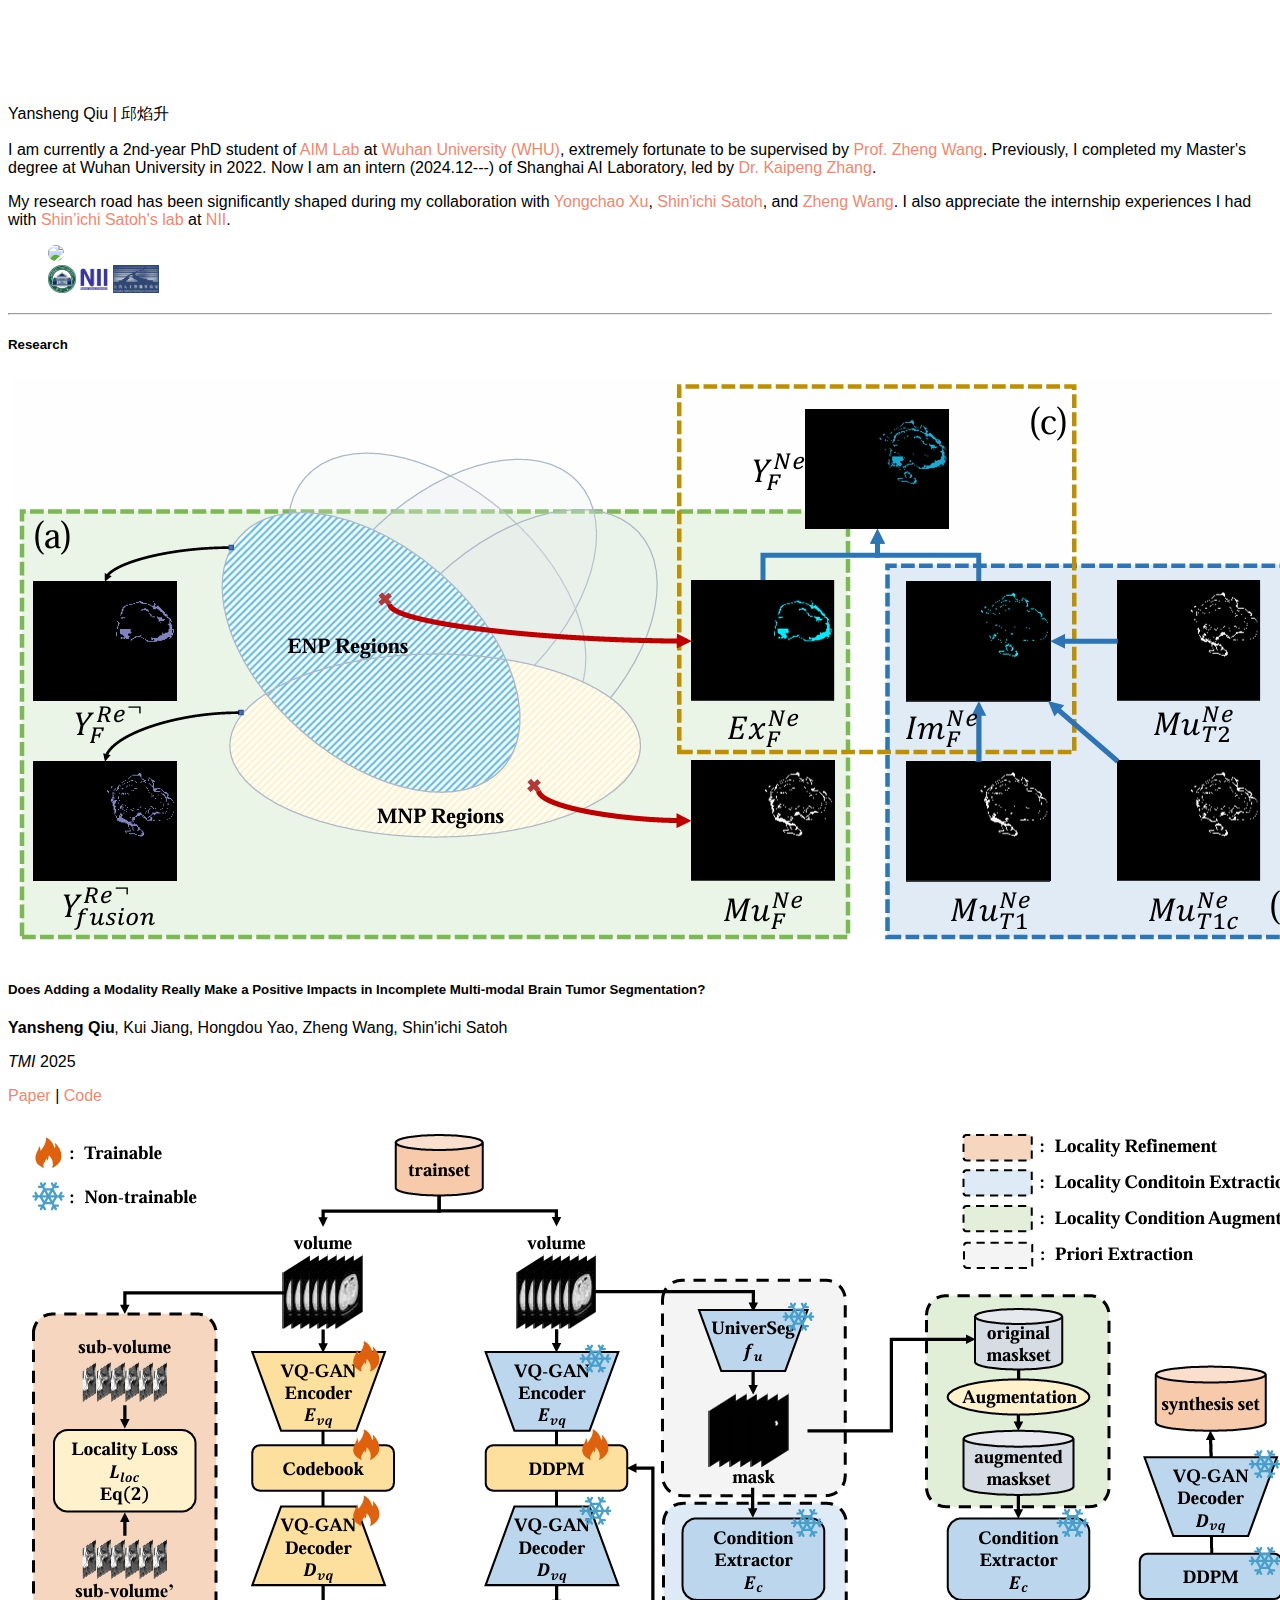
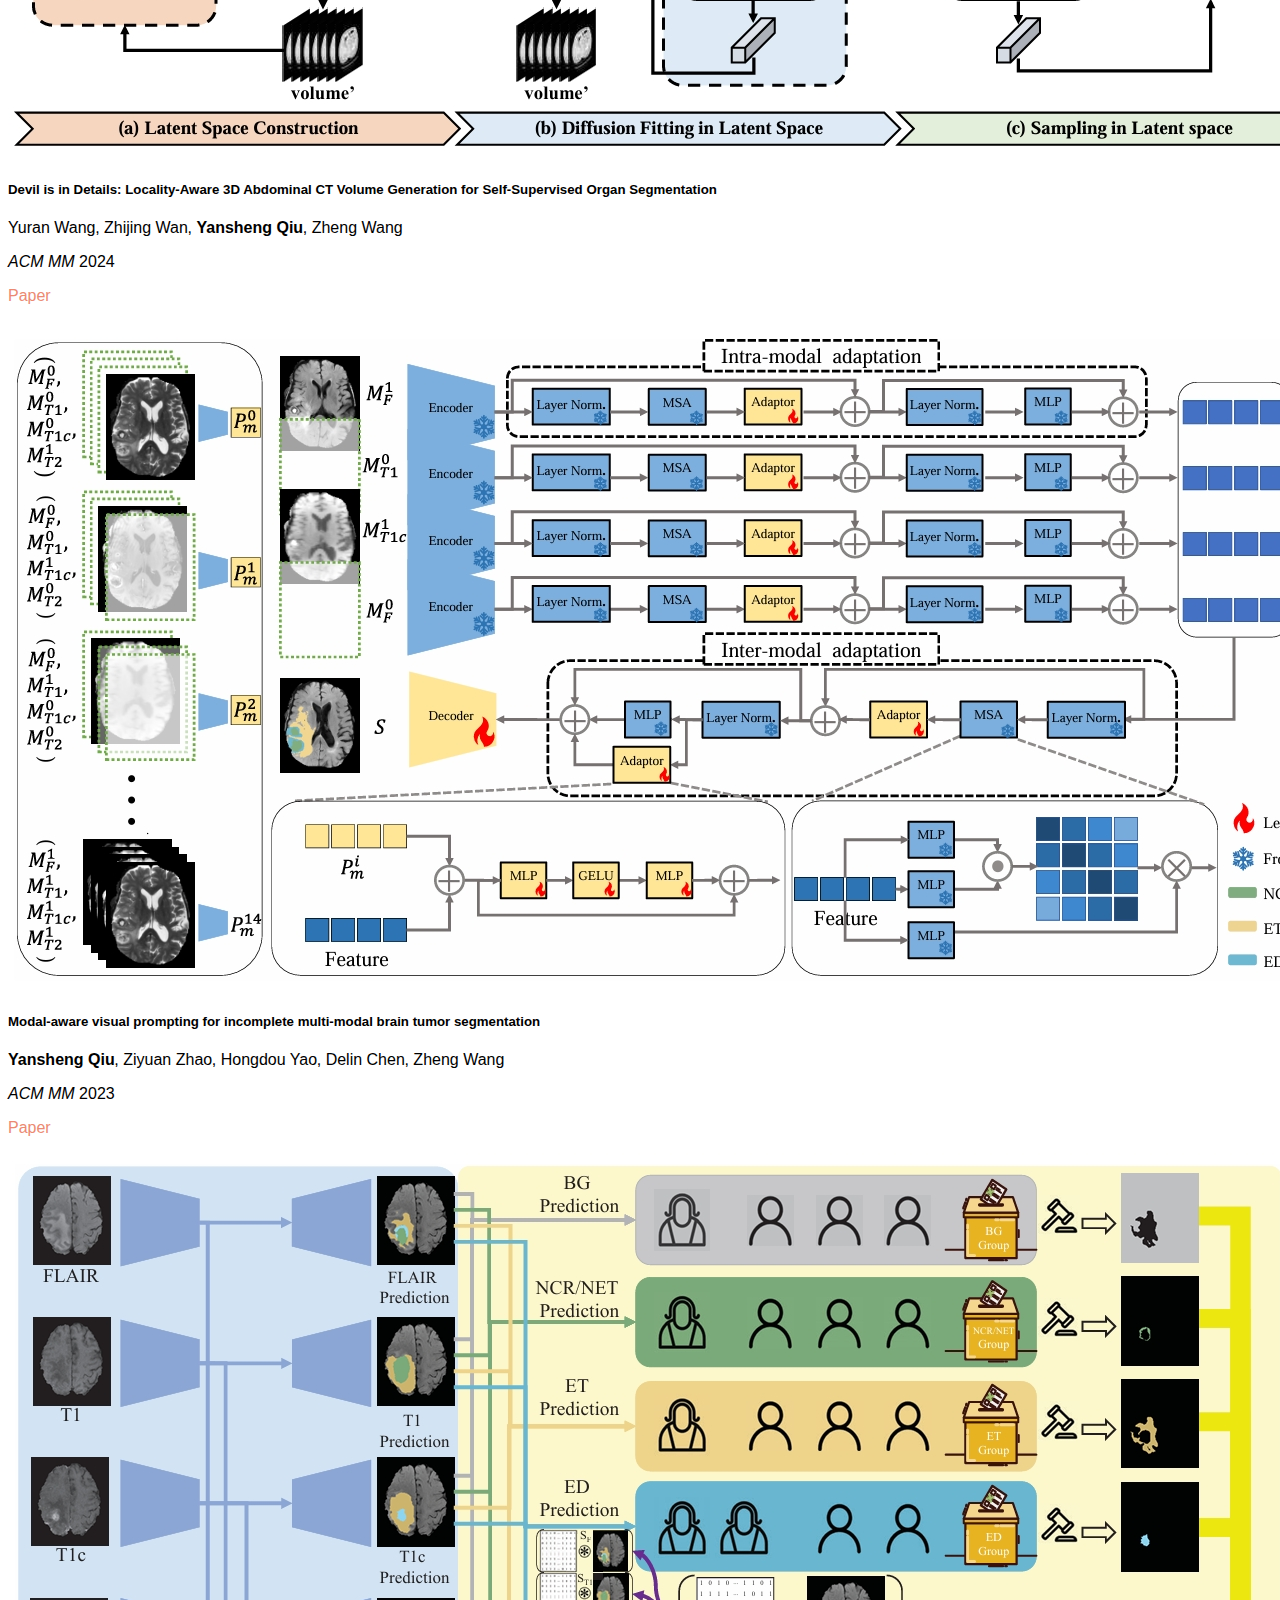
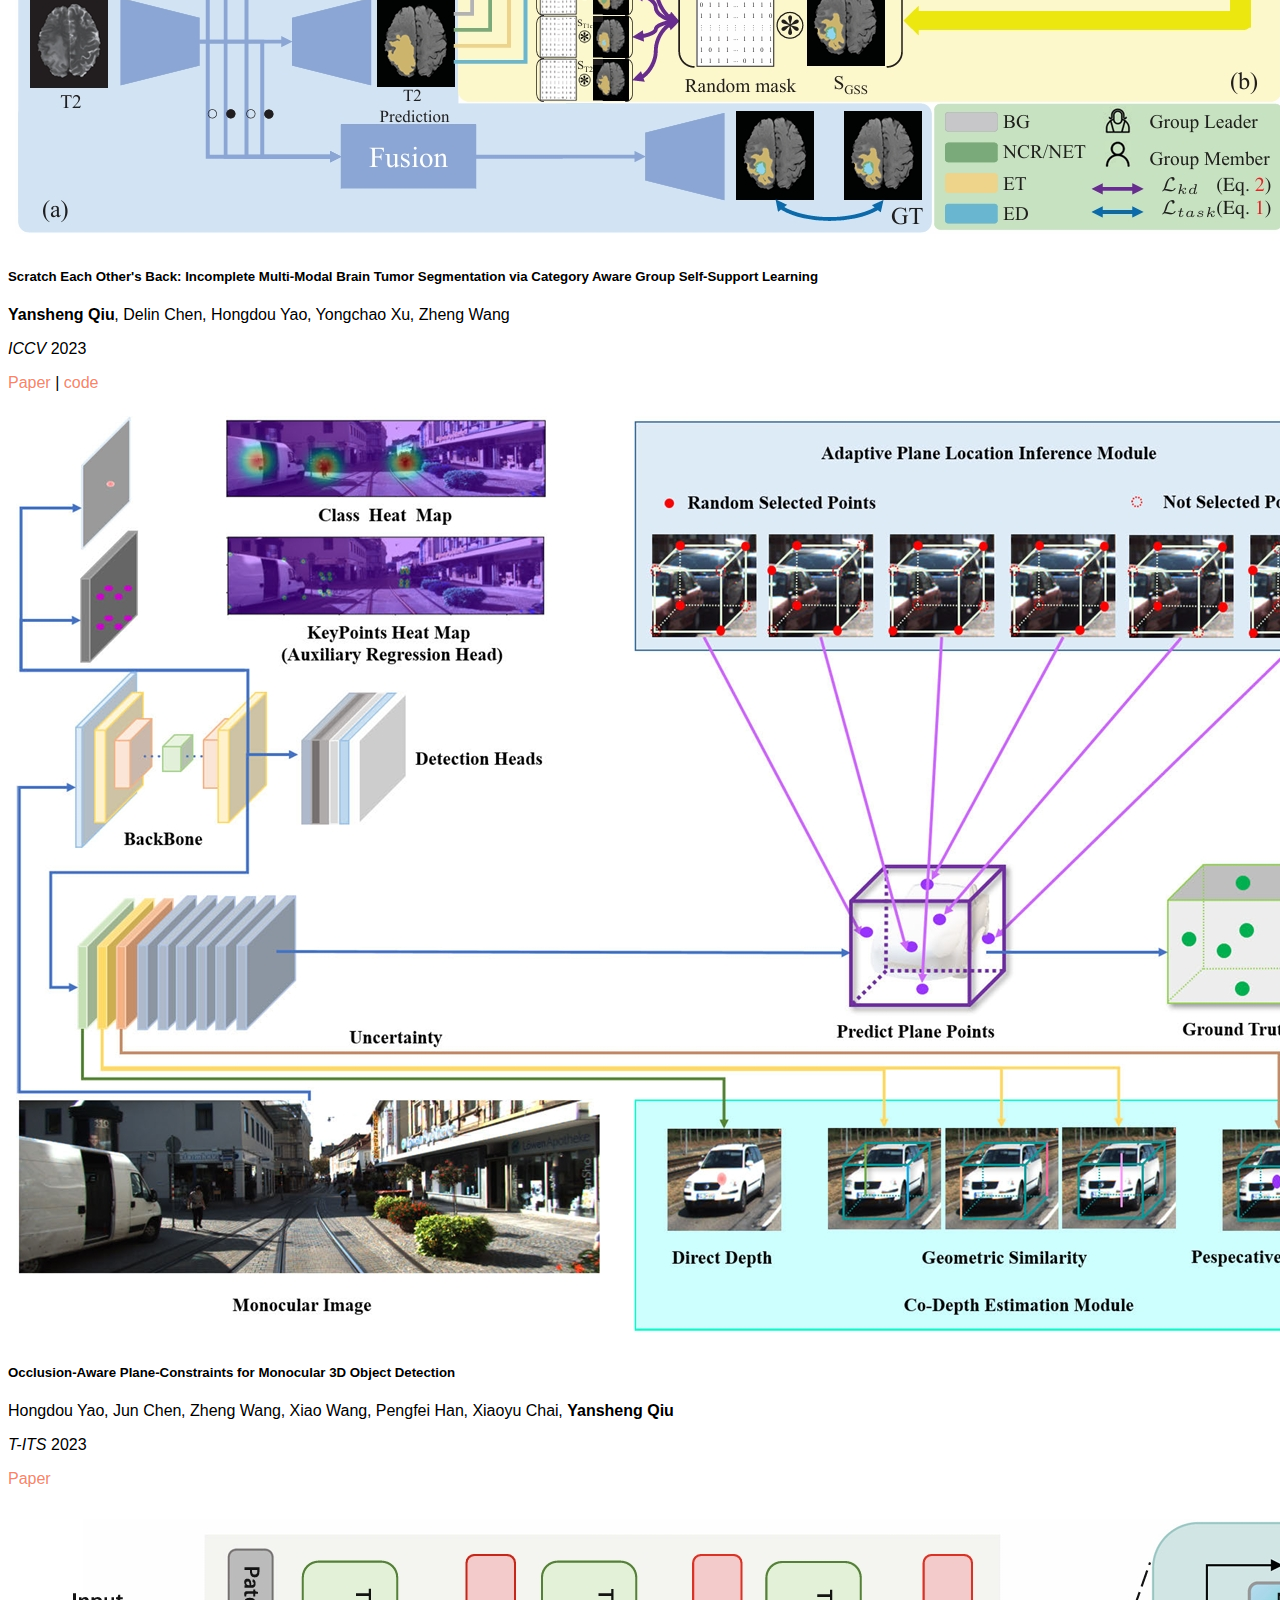
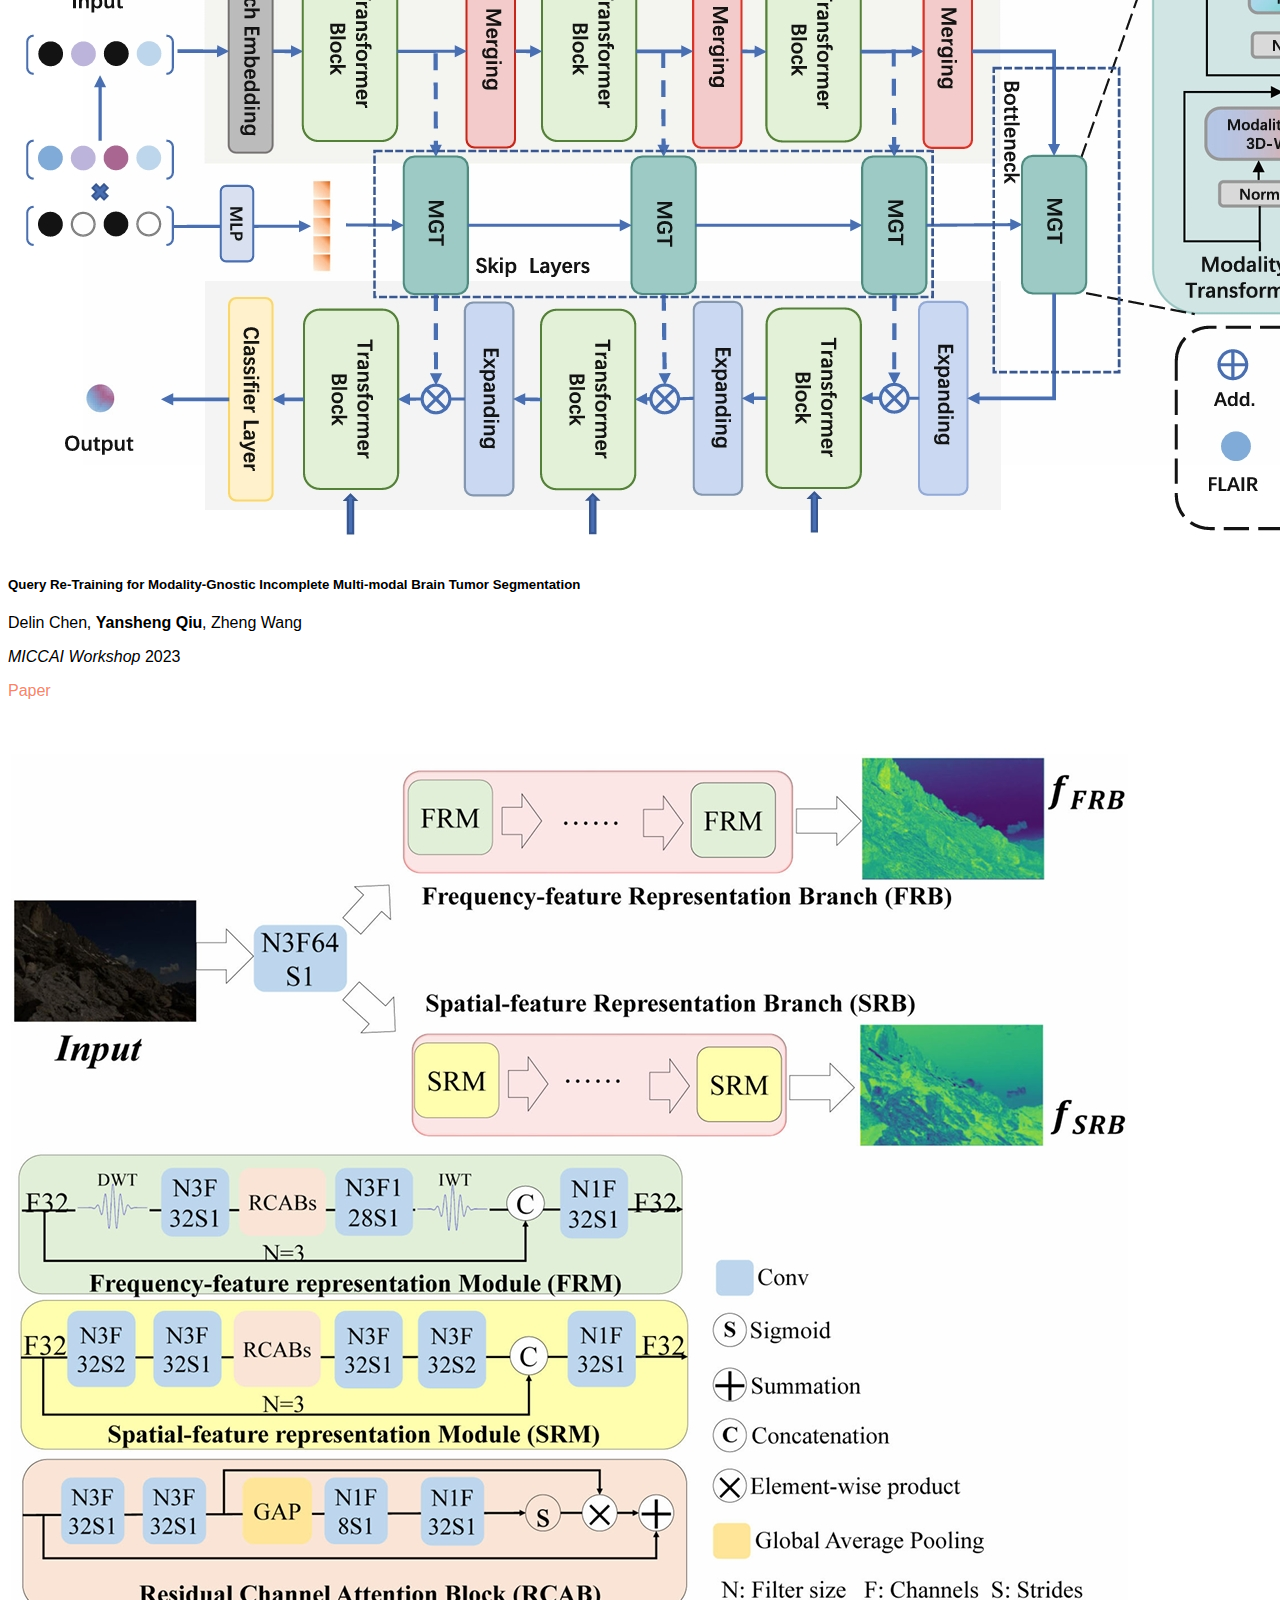
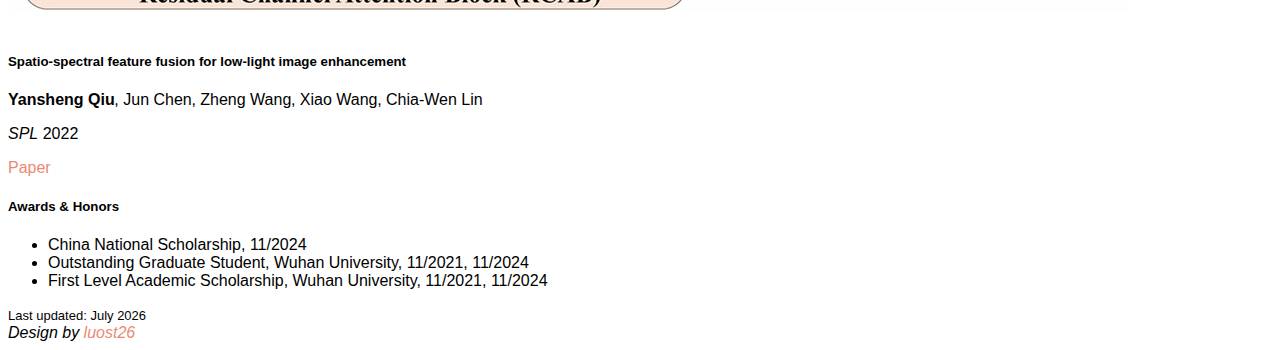
==== commit f8667bfb: "20250102" ====
--- a/index.html
+++ b/index.html
@@ -3,8 +3,8 @@
 <head>
     <meta charset="utf-8">
     <meta name="viewport" content="width=device-width, initial-scale=1, shrink-to-fit=no">
-    <title>Zhixiang Wang</title>
-    <link href="assets/images/wzx-logo.png" rel="shortcut icon">
+    <title>Yansheng</title>
+    <link href="assets/images/qys-logo.jpg" rel="shortcut icon">
 </head>
 
 <!-- Stylesheets -->
@@ -22,18 +22,19 @@
     <div class="card-body p-5">
         <div class="row">
             <div class="col">
-                <p class="h2 font-weight-normal">Zhixiang Wang <span> | 汪智祥</span></h1>
+                <p class="h2 font-weight-normal">Yansheng Qiu<span> | 邱焰升</span></h1>
                     <p class="text-muted">
-                        I am a Research Scientist in the <a target="_blank" href="https://research.cyberagent.ai/research/computer-graphics/">Graphics Team</a> at <a target="_blank" class="gradient-link" href="https://research.cyberagent.ai/research/">CyberAgent AI Lab</a>. I earned my PhD from the <a target="_blank" href="https://www.u-tokyo.ac.jp/en/">University of Tokyo</a> in 2024 under the guidance of <a target="_blank" href="https://www.satoh-lab.nii.ac.jp/index.html">Shin'ichi Satoh</a>. 
+                        <!-- I am a Research Scientist in the <a target="_blank" href="https://research.cyberagent.ai/research/computer-graphics/">Graphics Team</a> at <a target="_blank" class="gradient-link" href="https://research.cyberagent.ai/research/">CyberAgent AI Lab</a>. I earned my PhD from the <a target="_blank" href="https://www.u-tokyo.ac.jp/en/">University of Tokyo</a> in 2024 under the guidance of <a target="_blank" href="https://www.satoh-lab.nii.ac.jp/index.html">Shin'ichi Satoh</a>. 
                         My doctoral studies were supported by the <a target="_blank" href="https://www.mext.go.jp/a_menu/koutou/ryugaku/06032818.htm">MEXT Scholarship</a> and <a target="_blank" href="https://www.riise.u-tokyo.ac.jp/">RIISE</a>. 
-                        Previously, I completed my Master's degree at <a target="_blank" href="https://www.ntu.edu.tw/english/">National Taiwan University</a> in 2020, where I worked with <a target="_blank" href="https://www.csie.ntu.edu.tw/~cyy/">Yung-Yu Chuang</a>. 
+                        Previously, I completed my Master's degree at <a target="_blank" href="https://www.ntu.edu.tw/english/">National Taiwan University</a> in 2020, where I worked with <a target="_blank" href="https://www.csie.ntu.edu.tw/~cyy/">Yung-Yu Chuang</a>.  -->
                         <!-- My research interests lie in computational imaging and computational photography. -->
+                        I am currently a 2nd-year PhD student of <a target="_blank" href="http://aim-nercms.whu.edu.cn/">AIM Lab</a> at <a target="_blank" href="https://www.whu.edu.cn/">Wuhan University (WHU)</a>, extremely fortunate to be supervised by <a target="_blank" href="https://wangzwhu.github.io/home/">Prof. Zheng Wang</a>.
+                        Previously, I completed my Master's degree at Wuhan University in 2022. Now I am an intern (2024.12---) of Shanghai AI Laboratory, led by <a target="_blank" href="https://kpzhang93.github.io/ ">Dr. Kaipeng Zhang</a>. 
                     </p>
                     <p class="text-muted">
-                        My research road has been significantly shaped during my collaboration with <a target="_blank" href="https://jbhuang0604.github.io/">Jia-Bin Huang</a>, <a target="_blank" href="https://researchmap.jp/yinqiangzheng?lang=en">Yinqiang Zheng</a>, <a target="_blank" href="https://jianwang-cmu.github.io/">Jian Wang</a>, and <a target="_blank" href="https://www.gujinwei.org/">Jinwei Gu</a>. 
-                        I also appreciate the internship experiences I had with <a target="_blank" href="http://www.cs.columbia.edu/~nayar/">Shree Nayar</a>'s team at <a target="_blank" href="https://research.snap.com/">Snap Research</a>, and the DGM team at <a target="_blank" href="https://ai.sony/">SONY AI</a>. 
-                        Before my PhD study, I spent some time at the <a target="_blank" href="https://www.nii.ac.jp/en/">NII</a> in Japan and <a target="_blank" href="https://www.ntu.edu.sg/">NTU</a> in Singapore. These experiences inspired my decision to settle in Tokyo.</p>
-                    <p class="text-muted">I am passionate about collaboration and mentorship and have actively worked with research groups led by <a target="_blank" href="https://www.csie.ntu.edu.tw/~cyy/">Yung-Yu Chuang</a>, <a target="_blank" href="https://researchmap.jp/yinqiangzheng?lang=en">Yinqiang Zheng</a>, <a target="_blank" href="https://jianwang-cmu.github.io/">Jian Wang</a> <a target="_blank" href="https://wangzwhu.github.io/home/">Zheng Wang</a>, <a  target="_blank" href="https://yulunalexliu.github.io/">Yu-Lun Liu</a>, and <a href="https://kpzhang93.github.io/">Kaipeng Zhang</a>. Feel free to reach out to me if you are interested in collaborating or chatting about anything.</p>
+                        My research road has been significantly shaped during my collaboration with <a target="_blank" href="https://sites.google.com/view/yongchaoxu">Yongchao Xu</a>, <a target="_blank" href="https://research.nii.ac.jp/~satoh/">Shin'ichi Satoh</a>, and <a target="_blank" href="https://wangzwhu.github.io/home/">Zheng Wang</a>. 
+                        I also appreciate the internship experiences I had with <a target="_blank" href="https://www.satoh-lab.nii.ac.jp/">Shin’ichi Satoh's lab</a> at <a target="_blank" href="https://www.nii.ac.jp/">NII</a>. 
+                    <!-- <p class="text-muted">I am passionate about collaboration and mentorship and have actively worked with research groups led by <a target="_blank" href="https://www.csie.ntu.edu.tw/~cyy/">Yung-Yu Chuang</a>, <a target="_blank" href="https://researchmap.jp/yinqiangzheng?lang=en">Yinqiang Zheng</a>, <a target="_blank" href="https://jianwang-cmu.github.io/">Jian Wang</a> <a target="_blank" href="https://wangzwhu.github.io/home/">Zheng Wang</a>, <a  target="_blank" href="https://yulunalexliu.github.io/">Yu-Lun Liu</a>, and <a href="https://kpzhang93.github.io/">Kaipeng Zhang</a>. Feel free to reach out to me if you are interested in collaborating or chatting about anything.</p> -->
                     </p>
                     
 
@@ -41,7 +42,7 @@
             <div class="col-md-auto">
                 <figure class="figure">
                     <img 
-                        src="assets/images/portrait_L.jpg" 
+                        src="assets/images/yansheng.jpg" 
                         class="figure-img img-fluid img-thumbnail" 
                         style="height: 180px; border-radius: 15px;"
                         data-toggle="tooltip" 
@@ -49,18 +50,19 @@
                     >
                     <figcaption class="figure-caption text-right"></figcaption>
             <div class="row-wise">
-            <img src="./assets/misc/img_logo_ca.png" style="height: 28px;" class="mr-1 mt-1">
-            <img src="./assets/misc/utokyo.png" style="height: 28px;" alt="The" class="mr-1 mt-1">
+            <img src="./assets/misc/whu.png" style="height: 28px;" class="mr-1 mt-1">
             <img src="./assets/misc/nii.jpg" style="height: 28px;" class="mr-1 mt-1">
-            <img src="./assets/misc/sony_icon.png" style="height: 28px;" class="mr-1 mt-1">
+            <img src="./assets/misc/shaiv2.png" style="height: 28px;" class="mr-1 mt-1">
+            <!-- <img src="./assets/misc/sony_icon.png" style="height: 28px;" class="mr-1 mt-1">
             <img src="./assets/misc/snap.png" style="height: 28px;" class="mr-1 mt-1">
             <img src="./assets/misc/ntusg.png" style="height: 28px;" class="mr-1 mt-1">
-            <img src="./assets/misc/ntutw.gif" style="height: 28px;" class="mr-1 mt-1">
-            </div>
+            <img src="./assets/misc/ntutw.gif" style="height: 28px;" class="mr-1 mt-1"> -->
+            </div>
+            <!-- </div>
             <div class="row-wise">
-            <img src="./assets/misc/riise.jpg" style="height: 28px;" class="mr-1 mt-1">
+            <img src="./assets/misc/shaiv2.png" style="height: 28px;" class="mr-1 mt-1">
             <img src="./assets/misc/mext-logo.png" style="height: 28px;" class="mr-1 mt-1">
-            </div>
+            </div> -->
                 </figure>
                     
             </div>
@@ -72,20 +74,20 @@
 
         <div class="row h3">
             <div class="col">
-                <a class="pr-3 icon-link" href="mailto:wangzx1994@gmail.com">
+                <a class="pr-3 icon-link" href="mailto:qiuyansheng@whu.edu.cn">
                     <i class="fa fa-envelope"></i></a>
-                <a class="pr-3 icon-link" target="_blank" href="https://scholar.google.com/citations?user=yybzbxMAAAAJ&hl=en"><i class="fab fa-google"></i></a>
-                <a class="pr-3 icon-link" target="_blank" href="https://twitter.com/lightchaserx">
+                <a class="pr-3 icon-link" target="_blank" href="https://scholar.google.com.hk/citations?user=nL1iMx0AAAAJ&hl=en"><i class="fab fa-google"></i></a>
+                <!-- <a class="pr-3 icon-link" target="_blank" href="https://twitter.com/lightchaserx">
                     <i class="fab fa-twitter"></i></a>
                 <a class="pr-3 icon-link" target="_blank" href="https://www.linkedin.com/in/zhixiang-wang-79534699/">
-                    <i class="fab fa-linkedin"></i></a>
+                    <i class="fab fa-linkedin"></i></a> -->
             </div>
         </div>
 
     </div>
 </div>
 
-<div class="my-3 p-0 bg-white shadow-sm rounded-sm">
+<!-- <div class="my-3 p-0 bg-white shadow-sm rounded-sm">
     <h5 class="border-bottom border-gray p-3 mb-0">
         News
    </h5>
@@ -97,7 +99,7 @@
     <li class="text-muted">
         08/2024&nbsp; Proposal on Neural Camera has been accepted to ECCV 2024's Doctoral Consortium! <span class="text-muted">
             <!-- (but the presentation was cancelled because of the visa issue)</span> -->
-    </li>
+    <!-- </li>
     <li class="text-muted"> 
         09/2024&nbsp; We orgnized the <a href="https://sites.google.com/view/avgenl">Workshop on Audio-Visual Generation and Learning</a> at ECCV 2024. 
     </li>
@@ -109,11 +111,11 @@
     </li>
    <li class="text-muted">
         06/2023&nbsp; We orgnized the <a href="https://rstutorial.github.io/">Tutorial on Rolling Shutter Camera</a> at CVPR 2023.
-    </li>
-</ul>
+    </li> -->
+<!-- </ul>
     </div>
-</div>
-
+</div> -->
+ <!-- --> 
 
 
 
@@ -129,546 +131,257 @@
    </p>
 </div> -->
     <!-- </div> -->
-    <div class="row no-gutters position-relative border-bottom border-top border-gray ">
-        <div class="col-md-3 col-xl-2 mb-md-0 p-md-3">
-                <video class="lazy w-100 rounded-sm" muted autoplay loop>
-                  <source src="assets/pub/2024/restorer/Yeh2024DIR.mp4" type="video/mp4">
-                  Your browser does not support the video tag.
-                  </video></div>
-        <!-- <div class="col-md-3 col-xl-2 mb-md-0 p-md-3">
-            <div onmouseout="Yeh2024DIR_stop()" onmouseover="Yeh2024DIR_start()"  class="one">
-                <div class="two" id='Yeh2024DIR_image'>
-                    <video class="w-100 rounded-sm" muted autoplay loop>
-                  <source src="assets/pub/2024/restorer/Yeh2024DIR.mp4" type="video/mp4">
-                  Your browser does not support the video tag.
-                  </video></div>
-                <img src='assets/pub/2024/restorer/Yeh2024DIR.jpg' alt="Description" class="img-overlay w-100 rounded-sm">
-              </div>
-              <script type="text/javascript">
-                function Yeh2024DIR_start() {
-                  document.getElementById('Yeh2024DIR_image').style.opacity = "1";
-                }
-
-                function Yeh2024DIR_stop() {
-                  document.getElementById('Yeh2024DIR_image').style.opacity = "0";
-                }
-                Wang2023DCOstop()
-              </script>
-        </div> -->
-        <div class="col-md-9 col-xl-10 position-static p-3 pl-md-0">
-            <!-- "#F1C40F" -->
-            <h5 class="mt-0 mb-1 font-weight-normal">DiffIR2VR-Zero: Zero-Shot Video Restoration with Diffusion-based Image Restoration Models</h5>
-            <p class="mt-0 mb-0 small">
-            <a class="comma text-body" target="_blank" href="https://jimmycv07.github.io/">Chang-Han Yeh</a>
-            <a class="comma text-body" target="_blank" href="https://linjohnss.github.io/">Chin-Yang Lin</a>
-            <span class="comma text-body"><strong>Zhixiang Wang</strong></span>
-            <a class="comma text-body" target="_blank" href="https://chiweihsiao.github.io/">Chi-Wei Hsiao</a>
-            <a class="comma text-body" target="_blank" href="https://koi953215.github.io/">Ting-Hsuan Chen</a>
-            <a class="comma text-body" target="_blank" href="https://yulunalexliu.github.io/">Yu-Lun Liu</a></p>
-            <p class="mt-0 mb-0 small"><i>arXiv</i> 2024</p>
-            <!-- <p class="mt-0 mb-0 classify">Generative Computational Photography</p> -->
+
+    <div class="row no-gutters position-relative border-bottom  border-gray  ">
+        <div class="col-md-3 col-xl-2 mb-md-0 p-md-3">
+                <img src="./assets/pub/2025/PNDC.png" class="lazy w-100 rounded-sm">
+                <!-- <img src="./assets/pub/2024/human/movement2.gif" class=" w-100 rounded-sm"> -->
+        </div>
+        <div class="col-md-9 col-xl-10 position-static p-3 pl-md-0">
+            <h5 class="mt-0 mb-1 font-weight-normal">Does Adding a Modality Really Make a Positive Impacts in Incomplete Multi-modal Brain Tumor Segmentation?
+        </h5>
+        <p class="mt-0 mb-0 small">
+            <span class="comma text-body"><strong>Yansheng Qiu</strong></span>
+            <span class="comma text-body">Kui Jiang</span>
+            <span class="comma text-body">Hongdou Yao</span>
+            <span class="comma text-body">Zheng Wang</span>
+            <span class="comma text-body">Shin'ichi Satoh</span></p>
+            <p class="mt-0 mb-0 small"><i>TMI</i> 2025</p>
+                
+                <!-- <p class="mt-0 mb-0 small text-note">We repurpose the pre-trained text-to-image diffusion model for image matting.</p>  -->
+        
+                <p class="small pb-0 mb-0 lh-125 text-muted abstract-links">
+                    <a target="_blank" href="">Paper</a>
+                    |
+                  <a target="_blank" href="https://github.com/yansheng-qiu/PNDC">Code</a>
+                  <!-- |
+                  <a target="_blank" href="http://arxiv.org/abs/2407.01519">arXiv</a>
+                  |
+                  <a target="_blank" href="https://github.com/jimmycv07/DiffIR2VR-Zero">code</a>
+                  |
+                  <a target="_blank" href="https://huggingface.co/spaces/Koi953215/DiffIR2VR">demo</a> -->
+                    <!-- <a target="_blank" href="">data</a> | -->
+                    <!-- <a target="_blank" href="">bibtex</a>  -->
+                </p>
+
+
+        </div>
+    </div>  
+
+
+    <div class="row no-gutters position-relative border-bottom  border-gray  ">
+        <div class="col-md-3 col-xl-2 mb-md-0 p-md-3">
+                <img src="./assets/pub/2024/Devil.png" class="lazy w-100 rounded-sm">
+                <!-- <img src="./assets/pub/2024/human/movement2.gif" class=" w-100 rounded-sm"> -->
+        </div>
+        <div class="col-md-9 col-xl-10 position-static p-3 pl-md-0">
+            <h5 class="mt-0 mb-1 font-weight-normal">Devil is in Details: Locality-Aware 3D Abdominal CT Volume Generation for Self-Supervised Organ Segmentation
+        </h5>
+        <p class="mt-0 mb-0 small">
+            <span class="comma text-body">Yuran Wang</span>
+            <span class="comma text-body">Zhijing Wan</span>
+            <span class="comma text-body"><strong>Yansheng Qiu</strong></span>
+            <span class="comma text-body">Zheng Wang</span></p>
+            <p class="mt-0 mb-0 small"><i>ACM MM</i> 2024</p>
+                
+                <!-- <p class="mt-0 mb-0 small text-note">We repurpose the pre-trained text-to-image diffusion model for image matting.</p>  -->
+        
+                <p class="small pb-0 mb-0 lh-125 text-muted abstract-links">
+                    <a target="_blank" href="https://arxiv.org/pdf/2409.20332">Paper</a>
+                  <!-- |
+                  <a target="_blank" href="http://arxiv.org/abs/2407.01519">arXiv</a>
+                  |
+                  <a target="_blank" href="https://github.com/jimmycv07/DiffIR2VR-Zero">code</a>
+                  |
+                  <a target="_blank" href="https://huggingface.co/spaces/Koi953215/DiffIR2VR">demo</a> -->
+                    <!-- <a target="_blank" href="">data</a> | -->
+                    <!-- <a target="_blank" href="">bibtex</a>  -->
+                </p>
+
+
+        </div>
+    </div>  
+ 
+    
+
+    <div class="row no-gutters position-relative border-bottom  border-gray  ">
+        <div class="col-md-3 col-xl-2 mb-md-0 p-md-3">
+                <img src="./assets/pub/2023/MAVP.png" class="lazy w-100 rounded-sm">
+                <!-- <img src="./assets/pub/2024/human/movement2.gif" class=" w-100 rounded-sm"> -->
+        </div>
+        <div class="col-md-9 col-xl-10 position-static p-3 pl-md-0">
+            <h5 class="mt-0 mb-1 font-weight-normal">Modal-aware visual prompting for incomplete multi-modal brain tumor segmentation
+        </h5>
+        <p class="mt-0 mb-0 small">
+            <span class="comma text-body"><strong>Yansheng Qiu</strong></span>
+            <span class="comma text-body">Ziyuan Zhao</span>
+            <span class="comma text-body">Hongdou Yao</span>
+            <span class="comma text-body">Delin Chen</span>
+            <span class="comma text-body">Zheng Wang</span></p>
+            <p class="mt-0 mb-0 small"><i>ACM MM</i> 2023</p>
+                
+                <!-- <p class="mt-0 mb-0 small text-note">We repurpose the pre-trained text-to-image diffusion model for image matting.</p>  -->
+        
+                <p class="small pb-0 mb-0 lh-125 text-muted abstract-links">
+                    <a target="_blank" href="https://dl.acm.org/doi/abs/10.1145/3581783.3611712">Paper</a>
+                  <!-- |
+                  <a target="_blank" href="http://arxiv.org/abs/2407.01519">arXiv</a>
+                  |
+                  <a target="_blank" href="https://github.com/jimmycv07/DiffIR2VR-Zero">code</a>
+                  |
+                  <a target="_blank" href="https://huggingface.co/spaces/Koi953215/DiffIR2VR">demo</a> -->
+                    <!-- <a target="_blank" href="">data</a> | -->
+                    <!-- <a target="_blank" href="">bibtex</a>  -->
+                </p>
+
+
+        </div>
+    </div>  
+
+
+
+
+
+    <div class="row no-gutters position-relative border-bottom  border-gray  ">
+        <div class="col-md-3 col-xl-2 mb-md-0 p-md-3">
+                <img src="./assets/pub/2023/GSS.png" class="lazy w-100 rounded-sm">
+                <!-- <img src="./assets/pub/2024/human/movement2.gif" class=" w-100 rounded-sm"> -->
+        </div>
+        <div class="col-md-9 col-xl-10 position-static p-3 pl-md-0">
+            <h5 class="mt-0 mb-1 font-weight-normal">Scratch Each Other's Back: Incomplete Multi-Modal Brain Tumor Segmentation via Category Aware Group Self-Support Learning
+        </h5>
+        <p class="mt-0 mb-0 small">
+            <span class="comma text-body"><strong>Yansheng Qiu</strong></span>
+            <span class="comma text-body">Delin Chen</span>
+            <span class="comma text-body">Hongdou Yao</span>
+            <span class="comma text-body">Yongchao Xu</span>
+            <span class="comma text-body">Zheng Wang</span></p>
+            <p class="mt-0 mb-0 small"><i>ICCV</i> 2023</p>
+                
+                <!-- <p class="mt-0 mb-0 small text-note">We repurpose the pre-trained text-to-image diffusion model for image matting.</p>  -->
+        
+                <p class="small pb-0 mb-0 lh-125 text-muted abstract-links">
+                    <a target="_blank" href="https://openaccess.thecvf.com/content/ICCV2023/papers/Qiu_Scratch_Each_Others_Back_Incomplete_Multi-Modal_Brain_Tumor_Segmentation_via_ICCV_2023_paper.pdf">Paper</a>
+                    |
+                    <a target="_blank" href="https://github.com/yansheng-qiu/GSS">code</a>
+                  <!-- |
+                  <a target="_blank" href="http://arxiv.org/abs/2407.01519">arXiv</a>
+                  |
+                  <a target="_blank" href="https://github.com/jimmycv07/DiffIR2VR-Zero">code</a>
+                  |
+                  <a target="_blank" href="https://huggingface.co/spaces/Koi953215/DiffIR2VR">demo</a> -->
+                    <!-- <a target="_blank" href="">data</a> | -->
+                    <!-- <a target="_blank" href="">bibtex</a>  -->
+                </p>
+
+
+        </div>
+    </div>  
+
+    
+    <div class="row no-gutters position-relative border-bottom  border-gray  ">
+        <div class="col-md-3 col-xl-2 mb-md-0 p-md-3">
+                <img src="./assets/pub/2023/T-ITS.png" class="lazy w-100 rounded-sm">
+                <!-- <img src="./assets/pub/2024/human/movement2.gif" class=" w-100 rounded-sm"> -->
+        </div>
+        <div class="col-md-9 col-xl-10 position-static p-3 pl-md-0">
+            <h5 class="mt-0 mb-1 font-weight-normal">Occlusion-Aware Plane-Constraints for Monocular 3D Object Detection
+        </h5>
+        <p class="mt-0 mb-0 small">
+            <span class="comma text-body">Hongdou Yao</span>
+            <span class="comma text-body">Jun Chen</span>
+            <span class="comma text-body">Zheng Wang</span>
+            <span class="comma text-body">Xiao Wang</span>
+            <span class="comma text-body">Pengfei Han</span>
+            <span class="comma text-body">Xiaoyu Chai</span>
+            <span class="comma text-body"><strong>Yansheng Qiu</strong></span></p>
+            <p class="mt-0 mb-0 small"><i>T-ITS</i> 2023</p>
+                
+                <!-- <p class="mt-0 mb-0 small text-note">We repurpose the pre-trained text-to-image diffusion model for image matting.</p>  -->
+        
+                <p class="small pb-0 mb-0 lh-125 text-muted abstract-links">
+                    <a target="_blank" href="https://ieeexplore.ieee.org/abstract/document/10287865/">Paper</a>
+                  <!-- |
+                  <a target="_blank" href="http://arxiv.org/abs/2407.01519">arXiv</a>
+                  |
+                  <a target="_blank" href="https://github.com/jimmycv07/DiffIR2VR-Zero">code</a>
+                  |
+                  <a target="_blank" href="https://huggingface.co/spaces/Koi953215/DiffIR2VR">demo</a> -->
+                    <!-- <a target="_blank" href="">data</a> | -->
+                    <!-- <a target="_blank" href="">bibtex</a>  -->
+                </p>
+
+
+        </div>
+    </div>    
+    
+    <div class="row no-gutters position-relative border-bottom  border-gray  ">
+        <div class="col-md-3 col-xl-2 mb-md-0 p-md-3">
+                <img src="./assets/pub/2023/MICCAI.png" class="lazy w-100 rounded-sm">
+                <!-- <img src="./assets/pub/2024/human/movement2.gif" class=" w-100 rounded-sm"> -->
+        </div>
+        <div class="col-md-9 col-xl-10 position-static p-3 pl-md-0">
+            <h5 class="mt-0 mb-1 font-weight-normal">Query Re-Training for Modality-Gnostic Incomplete Multi-modal Brain Tumor Segmentation
+        </h5>
+        <p class="mt-0 mb-0 small">
+            <span class="comma text-body">Delin Chen</span>
+            <span class="comma text-body"><strong>Yansheng Qiu</strong></span>
+            <span class="comma text-body">Zheng Wang</span></p>
+            <p class="mt-0 mb-0 small"><i>MICCAI Workshop</i> 2023</p>
+                
+                <!-- <p class="mt-0 mb-0 small text-note">We repurpose the pre-trained text-to-image diffusion model for image matting.</p>  -->
+        
+                <p class="small pb-0 mb-0 lh-125 text-muted abstract-links">
+                    <a target="_blank" href="https://link.springer.com/chapter/10.1007/978-3-031-47425-5_13">Paper</a>
+                  <!-- |
+                  <a target="_blank" href="http://arxiv.org/abs/2407.01519">arXiv</a>
+                  |
+                  <a target="_blank" href="https://github.com/jimmycv07/DiffIR2VR-Zero">code</a>
+                  |
+                  <a target="_blank" href="https://huggingface.co/spaces/Koi953215/DiffIR2VR">demo</a> -->
+                    <!-- <a target="_blank" href="">data</a> | -->
+                    <!-- <a target="_blank" href="">bibtex</a>  -->
+                </p>
+
+
+        </div>
+    </div> 
+
+    
+    <div class="row no-gutters position-relative border-bottom  border-gray  ">
+        <div class="col-md-3 col-xl-2 mb-md-0 p-md-3">
+                <img src="./assets/pub/2022/SPL.png" class="lazy w-100 rounded-sm">
+                <!-- <img src="./assets/pub/2024/human/movement2.gif" class=" w-100 rounded-sm"> -->
+        </div>
+        <div class="col-md-9 col-xl-10 position-static p-3 pl-md-0">
+            <h5 class="mt-0 mb-1 font-weight-normal">Spatio-spectral feature fusion for low-light image enhancement
+        </h5>
+        <p class="mt-0 mb-0 small">
+            <span class="comma text-body"><strong>Yansheng Qiu</strong></span>
+            <span class="comma text-body">Jun Chen</span>
+            <span class="comma text-body">Zheng Wang</span>
+            <span class="comma text-body">Xiao Wang</span>
+            <span class="comma text-body">Chia-Wen Lin</span></p>
             
-            <!-- <p class="mt-0 mb-0 small text-note">This paper introduces a method for zero-shot video restoration using pre-trained image restoration diffusion models.</p> -->
-            
-            <p class="small pb-0 mb-0 lh-125 text-muted abstract-links">
-                <a target="_blank" href="https://jimmycv07.github.io/DiffIR2VR_web/">project page</a>
-              |
-              <a target="_blank" href="http://arxiv.org/abs/2407.01519">arXiv</a>
-              |
-              <a target="_blank" href="https://github.com/jimmycv07/DiffIR2VR-Zero">code</a>
-              |
-              <a target="_blank" href="https://huggingface.co/spaces/Koi953215/DiffIR2VR">demo</a>
-                <!-- <a target="_blank" href="">data</a> | -->
-                <!-- <a target="_blank" href="">bibtex</a>  -->
-            </p>
+            <p class="mt-0 mb-0 small"><i>SPL</i> 2022</p>
+                
+                <!-- <p class="mt-0 mb-0 small text-note">We repurpose the pre-trained text-to-image diffusion model for image matting.</p>  -->
+        
+                <p class="small pb-0 mb-0 lh-125 text-muted abstract-links">
+                    <a target="_blank" href="https://ieeexplore.ieee.org/abstract/document/9566812">Paper</a>
+                  <!-- |
+                  <a target="_blank" href="http://arxiv.org/abs/2407.01519">arXiv</a>
+                  |
+                  <a target="_blank" href="https://github.com/jimmycv07/DiffIR2VR-Zero">code</a>
+                  |
+                  <a target="_blank" href="https://huggingface.co/spaces/Koi953215/DiffIR2VR">demo</a> -->
+                    <!-- <a target="_blank" href="">data</a> | -->
+                    <!-- <a target="_blank" href="">bibtex</a>  -->
+                </p>
+
+
         </div>
     </div>  
-
-    <div class="row no-gutters position-relative border-bottom border-gray">
-        <div class="col-md-3 col-xl-2 mb-md-0 p-md-3">
-            <img src="" class="lazy w-100 rounded-sm">
-        </div>
-        <div class="col-md-9 col-xl-10 position-static p-3 pl-md-0">
-            <h5 class="mt-0 mb-1 font-weight-normal">Revisiting Adversarial Patches for Designing Camera-Agnostic Attacks against Person Detection
-    </h5>
-            <p class="mt-0 mb-0 small">
-                <a class="comma text-body" target="_blank" href="">Hui Wei*</a>
-                <span class="comma text-body"><strong>Zhixiang Wang</strong>*</span>
-                <span class="comma text-body">Kewei Zhang</span>
-                <a class="comma text-body" target="_blank" href="">Jiaqi Hou</a>
-                <a class="comma text-body" target="_blank" href="">Yuanwei Liu</a>
-                <a class="comma text-body" target="_blank" href="https://ha0tang.github.io/">Hao Tang</a>
-                <a class="comma text-body" target="_blank" href="https://wangzwhu.github.io/home/">Zheng Wang</a>
-    </p>
-            <p class="mt-0 mb-0 small"><i>The Annual Conference on Neural Information Processing Systems (<span class="venue">NeurIPS</span>)
-    </i> 2024
-    <!--             <span class="badge badge-pill badge-custom badge-success">Rating: SA, WA, WA</span> -->
-            </p>
-            
-            <!-- <p class="mt-0 mb-0 small text-note">We intergrate camera ISP black box into the design of adversarial attack pattern.</p> -->
-    
-            
-            <p class="small pb-0 mb-0 lh-125 text-muted abstract-links">
-                
-                
-                <a target="_blank" href="https://openreview.net/pdf?id=2Inwtjvyx8">paper</a> | 
-                <a target="_blank" href="https://camera-agnostic.github.io/">project page</a>
-                <!-- <a target="_blank" href="">code</a>  -->
-                <!-- <a target="_blank" href="">bibtex</a>  -->
-                
-            </p>
-    
-    
-    
-        </div>
-    </div>  
-
-
-
-    <div class="row no-gutters position-relative border-bottom  border-gray  ">
-        <div class="col-md-3 col-xl-2 mb-md-0 p-md-3">
-                <img src="./assets/pub/2024/mat/mat_teaser.png" class="lazy w-100 rounded-sm">
-                <!-- <img src="./assets/pub/2024/human/movement2.gif" class=" w-100 rounded-sm"> -->
-        </div>
-        <div class="col-md-9 col-xl-10 position-static p-3 pl-md-0">
-            <h5 class="mt-0 mb-1 font-weight-normal">Matting by Generation
-        </h5>
-            <p class="mt-0 mb-0 small">
-                <span class="comma text-body"><strong>Zhixiang Wang</strong></span>
-                <a class="comma text-body" target="_blank" href="">Baiang Li</a>
-                <a class="comma text-body" target="_blank" href="https://jianwang-cmu.github.io/">Jian Wang</a>
-                <a class="comma text-body" target="_blank" href="https://yulunalexliu.github.io/">Yu-Lun Liu</a>
-                <a class="comma text-body" target="_blank" href="https://www.gujinwei.org/">Jinwei Gu</a>
-                <a class="comma text-body" target="_blank" href="https://www.csie.ntu.edu.tw/~cyy/">Yung-Yu Chuang</a>
-                <a class="comma text-body" target="_blank" href="http://www.satoh-lab.nii.ac.jp/index.html">Shin'ichi Satoh</a>
-                <p class="mt-0 mb-0 small"><i>The ACM Special Interest Group on Computer Graphics (<span class="venue">SIGGRAPH</span>)</i> 2024</p>
-                
-                <!-- <p class="mt-0 mb-0 small text-note">We repurpose the pre-trained text-to-image diffusion model for image matting.</p>  -->
-        
-                <p class="small pb-0 mb-0 lh-125 text-muted abstract-links"> 
-                <a target="_blank" href="https://lightchaserx.github.io/matting-by-generation/">project page</a> |   
-                <a target="_blank" href="https://arxiv.org/abs/2407.21017">arxiv</a> |
-                <a target="_blank" href="https://drive.google.com/file/d/1S6vpkuQs3I1pAX7FNRUy_ADtTudn7YJP/view">slides</a> | 
-                    <a target="_blank" href="https://dl.acm.org/doi/suppl/10.1145/3641519.3657519/suppl_file/_SIGGRAPH24__Matting_by_Generation%20(10).pdf">supp</a>
-                </p>
-
-
-        </div>
-    </div>  
-
-    <div class="row no-gutters position-relative border-bottom border-gray ">
-        <div class="col-md-3 col-xl-2 mb-md-0 p-md-3">
-                <video class="lazy w-100 rounded-sm" muted autoplay loop>
-                  <source src="assets/pub/2023/disco/Wang2023DCO.mp4" type="video/mp4">
-                  Your browser does not support the video tag.
-                  </video></div>
-        <!-- <div class="col-md-3 col-xl-2 mb-md-0 p-md-3">
-            <div onmouseout="Wang2023DCOstop()" onmouseover="Wang2023DCO_start()"  class="one">
-                <div class="two" id='Wang2023DCO_image'>
-                    <video class="w-100 rounded-sm" muted autoplay loop>
-                  <source src="assets/pub/2023/disco/Wang2023DCO.mp4" type="video/mp4">
-                  Your browser does not support the video tag.
-                  </video></div>
-                <img src='assets/pub/2023/disco/Wang2023DCO.jpg' alt="Description" class="img-overlay w-100 rounded-sm">
-              </div>
-              <script type="text/javascript">
-                function Wang2023DCO_start() {
-                  document.getElementById('Wang2023DCO_image').style.opacity = "1";
-                }
-
-                function Wang2023DCOstop() {
-                  document.getElementById('Wang2023DCO_image').style.opacity = "0";
-                }
-                Wang2023DCOstop()
-              </script>
-        </div> -->
-        <div class="col-md-9 col-xl-10 position-static p-3 pl-md-0">
-            <!-- "#F1C40F" -->
-            <h5 class="mt-0 mb-1 font-weight-normal">DisCO<span style="font-weight:normal">: Portrait Distortion Correction with Perspective-Aware 3D GANs</h5>
-            <p class="mt-0 mb-0 small">
-            <span class="comma text-body"><strong>Zhixiang Wang</strong></span>
-            <a class="comma text-body" target="_blank" href="https://yulunalexliu.github.io/">Yu-Lun Liu</span>
-            <a class="comma text-body" target="_blank" href="https://jbhuang0604.github.io/">Jia-Bin Huang</a>
-            <a class="comma text-body" target="_blank" href="http://www.satoh-lab.nii.ac.jp/index.html">Shin'ichi Satoh</a>
-            <a class="comma text-body" target="_blank" href="https://sizhuoma.netlify.app/">Sizhuo Ma</a>
-            <a class="comma text-body" target="_blank" href="https://www.linkedin.com/in/krishnanguru/">Guru Krishnan</a>
-            <a class="comma text-body" target="_blank" href="https://jianwang-cmu.github.io/">Jian Wang</a></p>
-            <p class="mt-0 mb-0 small"><i>International Journal of Computer Vision (<span class="venue">IJCV</span>)</i> 2024</p>
-            <!-- <p class="mt-0 mb-0 classify">Generative Computational Photography</p> -->
-            <!-- <p class="mt-0 mb-0 small text-note">We build a pipeline to use pre-trained 3D GANs for correcting face perspective distortion in close-up portraits.</p> -->
-            
-            <p class="small pb-0 mb-0 lh-125 text-muted abstract-links">
-                <a target="_blank" href="https://arxiv.org/pdf/2302.12253.pdf">paper</a> | 
-                <a target="_blank" href="https://arxiv.org/abs/2302.12253">arxiv</a> |
-                <a target="_blank" href="https://portrait-disco.github.io/">project page</a>
-                <!-- <a target="_blank" href="https://github.com/lightChaserX/DisCO">code</a> -->
-                <!-- <a target="_blank" href="">data</a> | -->
-                <!-- <a target="_blank" href="">bibtex</a>  -->
-            </p>
-        </div>
-    </div>  
-
-
-    <div class="row no-gutters position-relative border-bottom border-gray">
-        <div class="col-md-3 col-xl-2 mb-md-0 p-md-3">
-                <img src="./assets/pub/2024/human/motion.gif" class="lazy w-100 rounded-sm">
-                <!-- <img src="./assets/pub/2024/human/movement2.gif" class=" w-100 rounded-sm"> -->
-        </div>
-        <div class="col-md-9 col-xl-10 position-static p-3 pl-md-0">
-            <h5 class="mt-0 mb-1 font-weight-normal">HumanNeRF-SE: A Simple yet Effective Approach to Animate HumanNeRF with Diverse Poses
-        </h5>
-            <p class="mt-0 mb-0 small">
-                <span class="comma text-body" target="_blank">Caoyuan Ma</span>
-                <a class="comma text-body" target="_blank" href="https://yulunalexliu.github.io/">Yu-Lun Liu</a>
-                <span class="comma text-body"><strong>Zhixiang Wang</strong></span>
-                <a class="comma text-body" target="_blank" href="http://liuwu.weebly.com/">Wu Liu</a>
-                <a class="comma text-body" target="_blank" href="https://xinchenliu.com/">Xinchen Liu</a>
-                <a class="comma text-body" target="_blank" href="https://wangzwhu.github.io/home/">Zheng Wang</a>
-                <p class="mt-0 mb-0 small"><i>IEEE/CVF Conference on Computer Vision and Pattern Recognition (<span class="venue">CVPR</span>) </i> 2024</p>
-                
-                <!-- <p class="mt-0 mb-0 small text-note">We propose a simple yet effective HumanNeRF for animating human with diverse poses.</p>  -->
-        
-                <p class="small pb-0 mb-0 lh-125 text-muted abstract-links">    
-                    <a target="_blank" href="https://arxiv.org/abs/2312.02232">arxiv</a> | 
-                    <a target="_blank" href="https://miles629.github.io/humannerf-se.github.io/">project page</a> |
-                    <a target="_blank" href="https://github.com/Miles629/HumanNeRF-SE">code</a>                    <!-- <a target="_blank" href="">bibtex</a> -->
-                </p>
-
-
-        </div>
-    </div>  
-
-
-<!--     <div class="row no-gutters position-relative border-bottom border-gray">
-        <div class="col-md-3 col-xl-2 mb-md-0 p-md-3">
-            <img src="./assets/pub/2024/coreset/CDS.jpg" class="lazy w-100 rounded-sm">
-        </div>
-        <div class="col-md-9 col-xl-10 position-static p-3 pl-md-0">
-            <h5 class="mt-0 mb-1 font-weight-normal">Contributing Dimension Structure of Deep Feature for Coreset Selection
-        </h5>
-            <p class="mt-0 mb-0 small">
-                <a class="comma text-body" target="_blank" href="https://zhijingwan.github.io/">Zhijing Wan</a>
-                <span class="comma text-body"><strong>Zhixiang Wang</strong></span>
-                <a class="comma text-body" target="_blank" href="">Yuran Wang</a>
-                <a class="comma text-body" target="_blank" href="https://wangzwhu.github.io/home/">Zheng Wang</a>
-                <a class="comma text-body" target="_blank" href="https://hongyuanzhu.github.io/">Hongyuan Zhu</a>
-                <a class="comma text-body" target="_blank" href="http://www.satoh-lab.nii.ac.jp/index.html">Shin'ichi Satoh</a>
-                <p class="mt-0 mb-0 small"><i>AAAI Conference on Artificial Intelligence (<span class="venue">AAAI</span>)</i> 2024</p>
-                
-                 
-                <p class="small pb-0 mb-0 lh-125 text-muted abstract-links">    
-                    <a target="_blank" href="https://arxiv.org/abs/2401.16193">arxiv</a> | 
-                    <a target="_blank" href="https://github.com/ZhijingWan/zhijingwan.github.io/blob/main/poster/Poster_AAAI2024.pdf">poster</a> |
-                    <a target="_blank" href="https://github.com/ZhijingWan/contributing-dimension-structure">code</a>
-                </p>
-
-        </div>
-    </div>   -->
-
-
-
-
-    <div class="row no-gutters position-relative border-bottom border-gray">
-        <div class="col-md-3 col-xl-2 mb-md-0 p-md-3">
-            <img src="./assets/pub/2023/interp/interp.png" class="lazy w-100 rounded-sm">
-        </div>
-        <div class="col-md-9 col-xl-10 position-static p-3 pl-md-0">
-            <h5 class="mt-0 mb-1 font-weight-normal">Rethinking Video Frame Interpolation from Shutter Mode Induced Degradation
-        </h5>
-            <p class="mt-0 mb-0 small">
-                <span class="comma text-body" target="_blank">Xiang Ji</span>
-                <span class="comma text-body"><strong>Zhixiang Wang</strong></span>
-                <a class="comma text-body" target="_blank" href="https://zzh-tech.github.io/">Zhihang Zhong</a>
-                <a class="comma text-body" target="_blank" href="https://researchmap.jp/yinqiangzheng?lang=en">Yinqiang Zheng</a>
-                <p class="mt-0 mb-0 small"><i>International Conference on Computer Vision (<span class="venue">ICCV</span>)</i> 2023</p>
-                
-                <!-- <p class="mt-0 mb-0 small text-note">We propose an unified method for motion from temporal degradations caused by different shutter modes.</p>  -->
-        
-                <p class="small pb-0 mb-0 lh-125 text-muted abstract-links">    
-                    <a target="_blank" href="https://openaccess.thecvf.com/content/ICCV2023/papers/Ji_Rethinking_Video_Frame_Interpolation_from_Shutter_Mode_Induced_Degradation_ICCV_2023_paper.pdf">paper</a> | 
-                    <a target="_blank" href="https://drive.google.com/file/d/1opbVtfsuPNvAw9XvdlTIPysb8eOs4PTD/view?usp=sharing">video</a> |
-                    <a target="_blank" href="https://github.com/jixiang2016/PMBNet">code</a>                    <!-- <a target="_blank" href="">bibtex</a> -->
-                </p>
-
-        </div>
-    </div>  
-
-
-
-
-
-<div class="row no-gutters position-relative border-bottom  ">
-    <!-- <div class="col-md-3 col-xl-2 mb-md-0 p-md-3">
-        <img src="assets/pub/2023/attack/thumbil.gif" class="lazy w-100 rounded-sm">
-    </div> -->
-    <div class="col-md-3 col-xl-2 mb-md-0 p-md-3">
-            <!-- <img src="assets/pub/2023/disco/thumbil.gif" class=""> -->
-            <video class="lazy w-100 rounded-sm" muted autoplay loop>
-                  <source src="assets/pub/2023/attack/thumbil.mp4" type="video/mp4">
-                  Your browser does not support the video tag.
-                  </video>
-            <!-- <div onmouseout="Wei2023Attstop()" onmouseover="Wei2023Att_start()"  class="one">
-                <div class="two" id='Wei2023Att_image'>
-                    <video class="w-100 rounded-sm" muted autoplay loop>
-                  <source src="assets/pub/2023/attack/thumbil.mp4" type="video/mp4">
-                  Your browser does not support the video tag.
-                  </video></div>
-                <img src='assets/pub/2023/attack/thumbil.jpg' alt="Description" class="img-overlay w-100 rounded-sm">
-              </div>
-              <script type="text/javascript">
-                function Wei2023Att_start() {
-                  document.getElementById('Wei2023Att_image').style.opacity = "1";
-                }
-
-                function Wei2023Attstop() {
-                  document.getElementById('Wei2023Att_image').style.opacity = "0";
-                }
-                Wei2023Attstop()
-              </script> -->
-    </div>
-    <div class="col-md-9 col-xl-10 position-static p-3 pl-md-0 ">
-        <h5 class="mt-0 mb-1 font-weight-normal">HOTCOLD Block: Fooling Thermal Infrared Detectors with a Novel Wearable Design
-</h5>
-        <p class="mt-0 mb-0 small">
-        <a class="comma text-body" target="_blank" href="">Hui Wei*</a>
-        <span class="comma text-body"><strong>Zhixiang Wang</strong>*</span>
-        <span class="comma text-body">Xuemei Jia</span>
-        <a class="comma text-body" target="_blank" href="https://researchmap.jp/yinqiangzheng?lang=en">Yinqiang Zheng</a>
-        <a class="comma text-body" target="_blank" href="https://ha0tang.github.io/">Hao Tang</a>
-        <a class="comma text-body" target="_blank" href="http://www.satoh-lab.nii.ac.jp/index.html">Shin'ichi Satoh</a>
-        <a class="comma text-body" target="_blank" href="https://wangzwhu.github.io/home/">Zheng Wang</a>
-</p>
-        <p class="mt-0 mb-0 small"><i>AAAI Conference on Artificial Intelligence (<span class="venue">AAAI</span>)
-</i> 2023 
-<!--             <span class="badge badge-pill badge-custom badge-success">Rating: SA, WA, WA, BA</span> -->
-        </p> 
-        
-        <!-- <p class="mt-0 mb-0 small text-note">We use anti-fever stickers/heating pads to form an effective solution to protect human privacy under intelligent thermal cameras.</p>  -->
-        
-        <p class="small pb-0 mb-0 lh-125 text-muted abstract-links">
-            
-            
-            <a target="_blank" href="https://ojs.aaai.org/index.php/AAAI/article/view/26777">paper</a> | 
-            <a target="_blank" href="https://arxiv.org/abs/2212.05709">arxiv</a> |
-            <!-- <a target="_blank" href="">project page</a> | -->
-            <a target="_blank" href="https://github. com/weihui1308/HOTCOLDBlock">code</a>
-            <!-- <a target="_blank" href="">data</a> -->
-            <!-- <a target="_blank" href="">bibtex</a> -->
-        </p>
-            
-
-
-    </div>
-</div>  
-
-<div class="row no-gutters position-relative border-bottom border-gray">
-    <div class="col-md-3 col-xl-2 mb-md-0 p-md-3">
-        <img src="./assets/pub/2023/single/single.png" class="lazy w-100 rounded-sm">
-    </div>
-    <div class="col-md-9 col-xl-10 position-static p-3 pl-md-0">
-        <h5 class="mt-0 mb-1 font-weight-normal">Single Image Deblurring with Row-dependent Blur Magnitude
-</h5>
-        <p class="mt-0 mb-0 small">
-        <span class="comma text-body" target="_blank">Xiang Ji</span>
-        <span class="comma text-body"><strong>Zhixiang Wang</strong></span>
-        <a class="comma text-body" target="_blank" href="http://www.satoh-lab.nii.ac.jp/index.html">Shin'ichi Satoh</a>
-        <a class="comma text-body" target="_blank" href="https://researchmap.jp/yinqiangzheng?lang=en">Yinqiang Zheng</a>
-        <p class="mt-0 mb-0 small"><i>International Conference on Computer Vision (<span class="venue">ICCV</span>)
-</i> 2023</p>
-        <!-- <p class="mt-0 mb-0 small text-note">We propose a method for removing row-wise motion blur with single image input.</p> -->
-        
-        <p class="small pb-0 mb-0 lh-125 text-muted abstract-links">
-            
-            
-            <a target="_blank" href="https://openaccess.thecvf.com/content/ICCV2023/papers/Ji_Single_Image_Deblurring_with_Row-dependent_Blur_Magnitude_ICCV_2023_paper.pdf">paper</a> | 
-            <a target="_blank" href="https://github.com/jixiang2016/RSS-T">code</a> |
-            <a target="_blank" href="https://drive.google.com/file/d/1l0GMiv2xMcVaSuIY4E7f3zPljtRq1mju/view">data</a>
-                        
-        </p>
-
-    </div>
-</div>  
-
-
-
-<div class="row no-gutters position-relative border-bottom ">
-    <div class="col-md-3 col-xl-2 mb-md-0 p-md-3">
-        <img src="assets/pub/2022/rsgr/thumbnail.png" class="lazy w-100 rounded-sm">
-    </div>
-    <div class="col-md-9 col-xl-10 position-static p-3 pl-md-0 ">
-        <h5 class="mt-0 mb-1 font-weight-normal">Neural Global Shutter: Learn to Restore Video from a Rolling Shutter Camera with Global Reset Feature
-</h5>
-        <p class="mt-0 mb-0 small">
-        <span class="comma text-body"><strong>Zhixiang Wang</strong></span>
-        <span class="comma text-body" target="_blank">Xiang Ji</span>
-        <a class="comma text-body" target="_blank" href="https://jbhuang0604.github.io/">Jia-Bin Huang</a>
-        <a class="comma text-body" target="_blank" href="http://www.satoh-lab.nii.ac.jp/index.html">Shin'ichi Satoh</a>
-        <span class="comma text-body" target="_blank">Xiao Zhou</span>
-        <a class="comma text-body" target="_blank" href="https://researchmap.jp/yinqiangzheng?lang=en">Yinqiang Zheng</a>
-</p>
-        <p class="mt-0 mb-0 small"><i>IEEE/CVF Conference on Computer Vision and Pattern Recognition (<span class="venue">CVPR</span>)
-</i> 2022 
-<!--             <span class="badge badge-pill badge-custom badge-success">Rating: SA, WA, WA</span> -->
-        </p>
-        
-        <!-- <p class="mt-0 mb-0 small text-note">We offer an alternative and new solution for RS rectification by turning the rectification problem into a deblur-like one with the widely ignored RSGR feature.</p> -->
-
-        
-        <p class="small pb-0 mb-0 lh-125 text-muted abstract-links">
-            
-            
-            <a target="_blank" href="assets/pub/2022/rsgr/Wang2022RSGR.pdf">paper</a> | 
-            <a target="_blank" href="https://arxiv.org/abs/2204.00974">arxiv</a> |
-            <a target="_blank" href="https://lightchaserx.github.io/ngs/">project page</a> |
-            <a target="_blank" href="https://github.com/lightChaserX/neural-global-shutter">code</a> |
-            <a target="_blank" href="https://drive.google.com/file/d/1gkZpdtDPMGyQF6t-GVq6YgjQ3QfknVRv/view?usp=sharing">data</a>
-            <!-- <a target="_blank" href="">bibtex</a> -->
-            
-            
-        </p>
-
-
-    </div>
-</div>  
-       
-<div class="row no-gutters position-relative border-bottom border-gray">
-    <div class="col-md-3 col-xl-2 mb-md-0 p-md-3">
-        <img src="assets/pub/2022/cdm/thumbnail.png" class="lazy w-100 rounded-sm">
-    </div>
-    <div class="col-md-9 col-xl-10 position-static p-3 pl-md-0">
-        <h5 class="mt-0 mb-1 font-weight-normal">Both Style and Fog Matter: Cumulative Domain Adaptation for Semantic Foggy Scene Understanding
-</h5>
-        <p class="mt-0 mb-0 small">
-        <a class="comma text-body" target="_blank" href="https://scholar.google.com/citations?user=NS8g2mMAAAAJ&hl=zh-CN">Xianzheng Ma</a>
-        <span class="comma text-body"><strong>Zhixiang Wang</strong></span>
-        <span class="comma text-body" target="_blank">Yacheng Zhan</span>
-        <a class="comma text-body" target="_blank" href="https://researchmap.jp/yinqiangzheng?lang=en">Yinqiang Zheng</a>
-        <a class="comma text-body" target="_blank" href="https://wangzwhu.github.io/home/">Zheng Wang</a>
-        <a class="comma text-body" target="_blank" href="https://vas.mpi-inf.mpg.de/dengxin/">Dengxin Dai</a>
-        <a class="comma text-body" target="_blank" href="https://www.ee.nthu.edu.tw/cwlin/">Chia-Wen Lin</a>
-</p>
-        <p class="mt-0 mb-0 small"><i>IEEE/CVF Conference on Computer Vision and Pattern Recognition (<span class="venue">CVPR</span>)
-</i> 2022, Oral
-<!--             <span class="badge badge-pill badge-custom badge-success">Rating: SA, WA, WA</span> -->
-        </p>
-        
-        <!-- <p class="mt-0 mb-0 small text-note">We alleviate the domain gap caused by mixed fog influence and style variation without labels.</p> -->
-
-        
-        <p class="small pb-0 mb-0 lh-125 text-muted abstract-links">
-            
-            
-            <a target="_blank" href="assets/pub/2022/rsgr/Ma2022CMD.pdf">paper</a> |
-            <a target="_blank" href="https://arxiv.org/abs/2112.00484">arxiv</a> | 
-            <a target="_blank" href="https://acdc.vision.ee.ethz.ch/benchmarks#semanticSegmentation">leaderboard</a> |
-            <a target="_blank" href="https://www.youtube.com/watch?v=RfOKgick954">video (5min)</a>
-            <!-- <a target="_blank" href="">code</a>  -->
-            <!-- <a target="_blank" href="">bibtex</a>  -->
-            
-        </p>
-
-
-
-    </div>
-</div>  
-    
-        
-<div class="row no-gutters position-relative border-bottom border-gray">
-    <div class="col-md-3 col-xl-2 mb-md-0 p-md-3">
-        <img src="assets/pub/2020/dsm/thumbnail.png" class="lazy w-100 rounded-sm">
-    </div>
-    <div class="col-md-9 col-xl-10 position-static p-3 pl-md-0">
-        <h5 class="mt-0 mb-1 font-weight-normal">Domain-Specific Mappings for Generative Adversarial Style Transfer
-</h5>
-        <p class="mt-0 mb-0 small">
-        <a class="comma text-body" target="_blank" href="https://github.com/acht7111020">Hsin-Yu Chang</a>
-        <span class="comma text-body"><strong>Zhixiang Wang</strong></span>
-        <a class="comma text-body" target="_blank" href="https://www.csie.ntu.edu.tw/~cyy/">Yung-Yu Chuang</a>
-</p>
-        <p class="mt-0 mb-0 small"><i>European Conference on Computer Vision (<span class="venue">ECCV</span>)</i> 2020</p>
-        <!-- <p class="mt-0 mb-0 small text-note">We propose domain-specific mappings for remapping latent features in the shared content space to domain-specific content spaces. </p> -->
-
-        <p class="small pb-0 mb-0 lh-125 text-muted abstract-links">
-            
-            <a target="_blank" href="https://www.csie.ntu.edu.tw/~cyy/publications/papers/Chang2020DSM.pdf">paper</a> | <a target="_blank" href="https://arxiv.org/abs/2008.02198">arxiv</a> | <a target="_blank" href="https://acht7111020.github.io/DSMAP-demo/">project page</a> | <a target="_blank" href="https://github.com/acht7111020/DSMAP">code</a> | <a target="_blank" href="https://www.youtube.com/watch?v=WH8lpouVx40&t=85s">video (6min)</a>
-            <!-- <a target="_blank" href="assets/pub/2020/dsm/2020_Chang_DSM.txt">bibtex</a>  -->
-
-            
-        </p>
-
-        <!-- This way, images can be encoded more properly for style transfer. -->
-        </p>
-
-    </div>
-</div>
-    
-        
-<div class="row no-gutters position-relative border-bottom">
-    <div class="col-md-3 col-xl-2 mb-md-0 p-md-3">
-        <img src="assets/pub/2019/lrd/thumbnail.png" class="lazy w-100 rounded-sm">
-    </div>
-    <div class="col-md-9 col-xl-10 position-static p-3 pl-md-0">
-        <h5 class="mt-0 mb-1 font-weight-normal">Learning to Reduce Dual-level Discrepancy for Infrared-Visible Person Re-identification
-</h5>
-        <p class="mt-0 mb-0 small">
-        <span class="comma text-body"><strong>Zhixiang Wang</strong></span>
-        <a class="comma text-body" target="_blank" href="https://wangzwhu.github.io/home/">Zheng Wang</a>
-        <a class="comma text-body" target="_blank" href="https://researchmap.jp/yinqiangzheng?lang=en">Yinqiang Zheng</a>
-        <a class="comma text-body" target="_blank" href="https://www.csie.ntu.edu.tw/~cyy/">Yung-Yu Chuang</a>
-        <a class="comma text-body" target="_blank" href="http://www.satoh-lab.nii.ac.jp/index.html">Shin'ichi Satoh</a>
-</p>
-        <p class="mt-0 mb-0 small"><i>IEEE/CVF Conference on Computer Vision and Pattern Recognition (<span class="venue">CVPR</span>)</i> 2019</p>
-        
-        <!-- <p class="mt-0 mb-0 small text-note">          
-        We propose a dual-level discrepancy reduction learning scheme to separate the modality and appearance. 
-        </p> -->
-        
-        <p class="small pb-0 mb-0 lh-125 text-muted abstract-links">
-            
-            <a target="_blank" href="https://www.csie.ntu.edu.tw/~cyy/publications/papers/Wang2019LRD.pdf">paper</a> |
-            <a target="_blank" href="https://openaccess.thecvf.com/content_CVPR_2019/html/Wang_Learning_to_Reduce_Dual-Level_Discrepancy_for_Infrared-Visible_Person_Re-Identification_CVPR_2019_paper.html">dl</a> | 
-            <a target="_blank" href="assets/pub/2019/lrd/lrd_cvpr_poster.pdf">poster</a> |
-            <a target="_blank" href="https://arxiv.org/abs/1905.10048">ijcai survey</a>
-            <!-- <a target="_blank" href="assets/pub/2019/lrd/2019_Wang_LRD.txt">bibtex</a> -->
-            
-        </p>
-
-    </div>
-</div>
-    
-        
-<div class="row no-gutters position-relative border-bottom border-gray ">
-    <div class="col-md-3 col-xl-2 mb-md-0 p-md-3">
-        <img src="assets/pub/2019/pcc/thumbnail.png" class="lazy w-100 rounded-sm">
-    </div>
-    <div class="col-md-9 col-xl-10 position-static p-3 pl-md-0">
-        <h5 class="mt-0 mb-1 font-weight-normal">Polarimetric Camera Calibration Using an LCD Monitor</h5>
-        <p class="mt-0 mb-0 small">
-        <span class="comma text-body"><strong>Zhixiang Wang</strong></span>
-        <a class="comma text-body" target="_blank" href="https://researchmap.jp/yinqiangzheng?lang=en">Yinqiang Zheng</a>
-        <a class="comma text-body" target="_blank" href="https://www.csie.ntu.edu.tw/~cyy/">Yung-Yu Chuang</a>
-</p>
-        <p class="mt-0 mb-0 small"><i>IEEE/CVF Conference on Computer Vision and Pattern Recognition (<span class="venue">CVPR</span>)</i> 2019 
-<!--             <span class="badge badge-pill badge-custom badge-success">Rating: SA, WA, B</span> -->
-        </p>
-        <p class="mt-0 mb-0 small"><i>International Conference on Computational Photography (<span class="venue">ICCP</span>), Poster</i> 2019</p>
-        
-        <!-- <p class="mt-0 mb-0 small text-note">
-        We jointly calibrate the polarizer angles and the inverse CRF using a slightly adapted checker pattern displayed on an LCD monitor.</p> -->
-
-        <p class="small pb-0 mb-0 lh-125 text-muted abstract-links">
-            
-            
-            <a target="_blank" href="https://www.csie.ntu.edu.tw/~cyy/publications/papers/Wang2019PCC.pdf">paper</a> | 
-            <a target="_blank" href="https://openaccess.thecvf.com/content_CVPR_2019/html/Wang_Polarimetric_Camera_Calibration_Using_an_LCD_Monitor_CVPR_2019_paper.html">dl</a> | 
-            <a target="_blank" href="assets/pub/2019/pcc/cvpr_poster.pdf">cvpr poster</a> |
-            <a target="_blank" href="assets/pub/2019/pcc/iccp_poster.pdf">iccp'19 poster</a> 
-            <!-- <a target="_blank" href="assets/pub/2019/pcc/2019_Wang_PCC.txt">bibtex</a> -->
-        </p>
-
-    </div>
-</div>    
-    
        <!-- <span class="">(* indicates equal contribution and <sup>†</sup> indicates equal advising)</span> -->
 
 <!--     <h6 class="d-block p-3 mt-0 text-right">
@@ -677,6 +390,25 @@
 </div>
 
 
+<div class="my-3 p-0 bg-white shadow-sm rounded-sm">
+    <h5 class="border-bottom border-gray p-3 mb-0">
+        Awards & Honors
+   </h5>
+   <div class="col-md-9 col-xl-10 position-static p-3 pl-md-0 text-muted">
+    <ul>
+    <li class="text-muted">
+        China National Scholarship, 11/2024
+    </li>
+    <li class="text-muted">
+        Outstanding Graduate Student, Wuhan University, 11/2021, 11/2024<span class="text-muted">
+            <!-- (but the presentation was cancelled because of the visa issue)</span> -->
+    </li>
+    <li class="text-muted"> 
+        First Level Academic Scholarship, Wuhan University, 11/2021, 11/2024 
+    </li>
+</ul>
+    </div>
+</div>
 
 
 
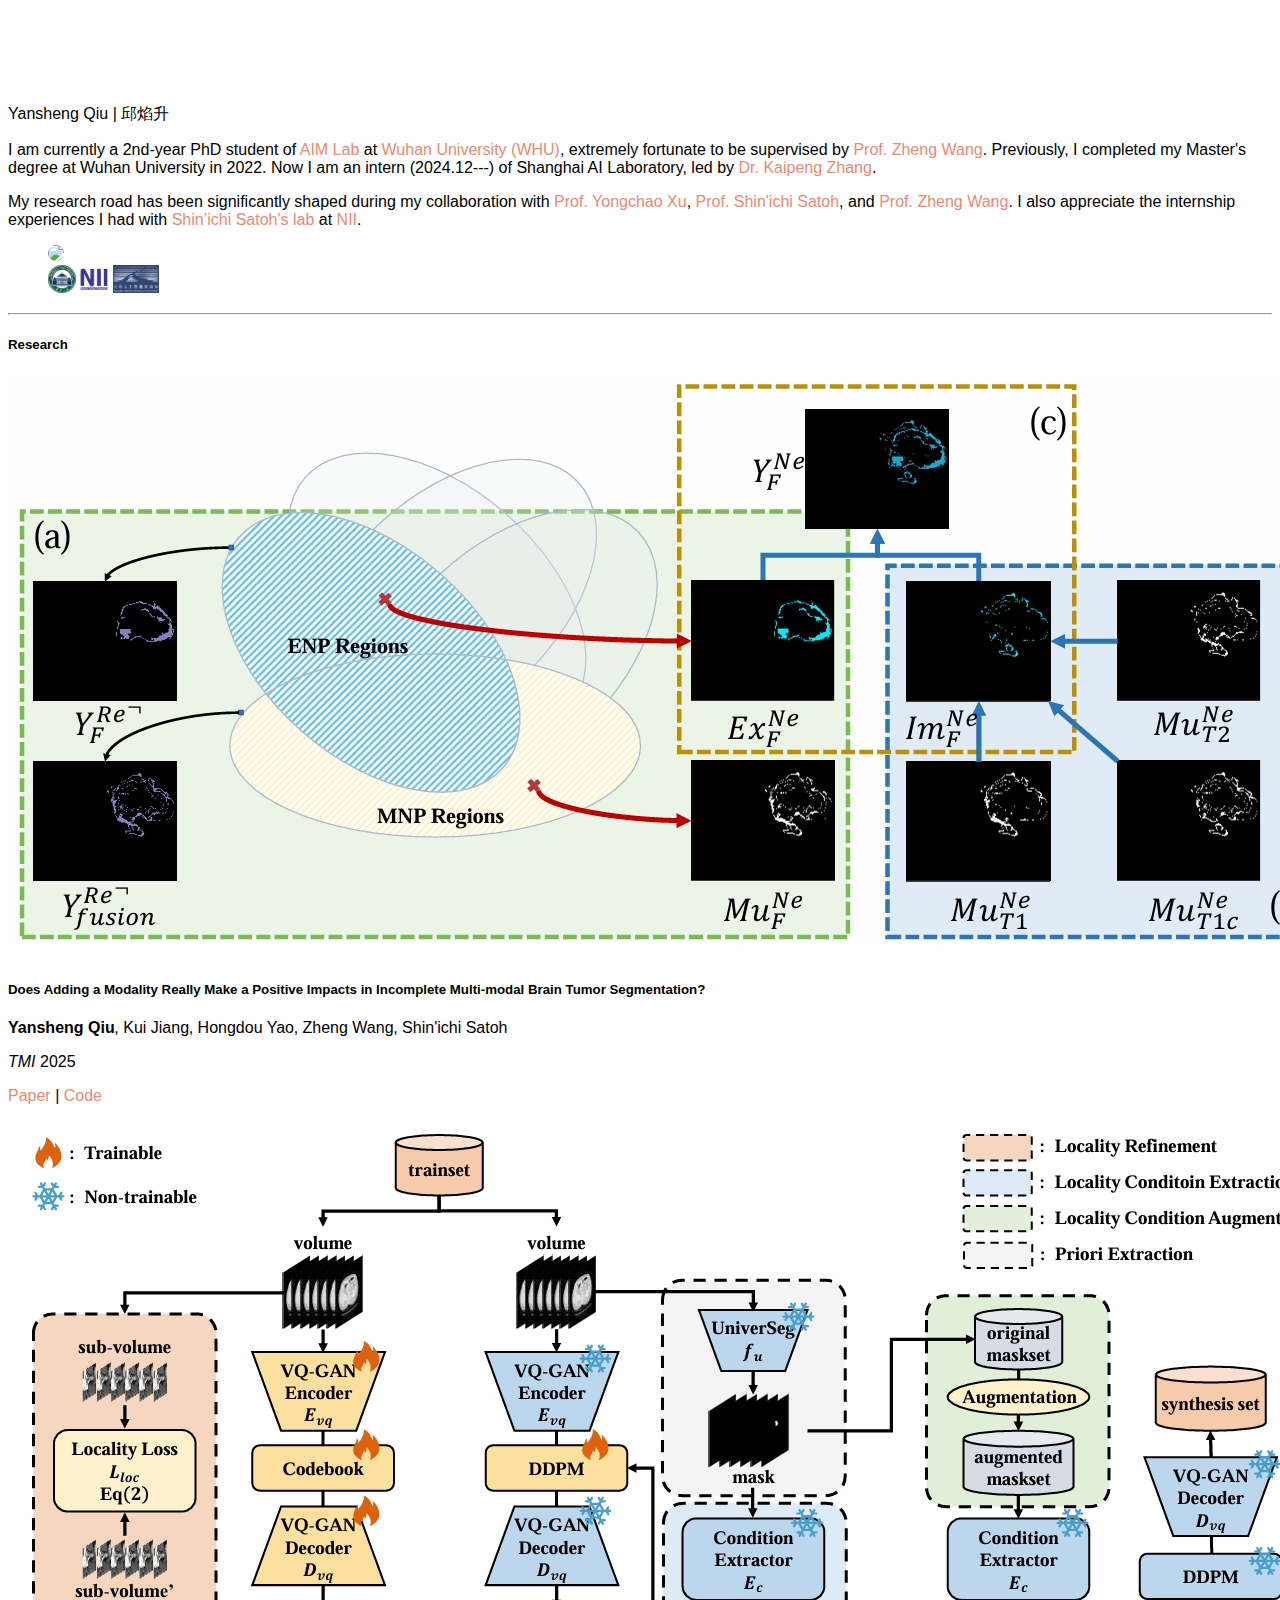
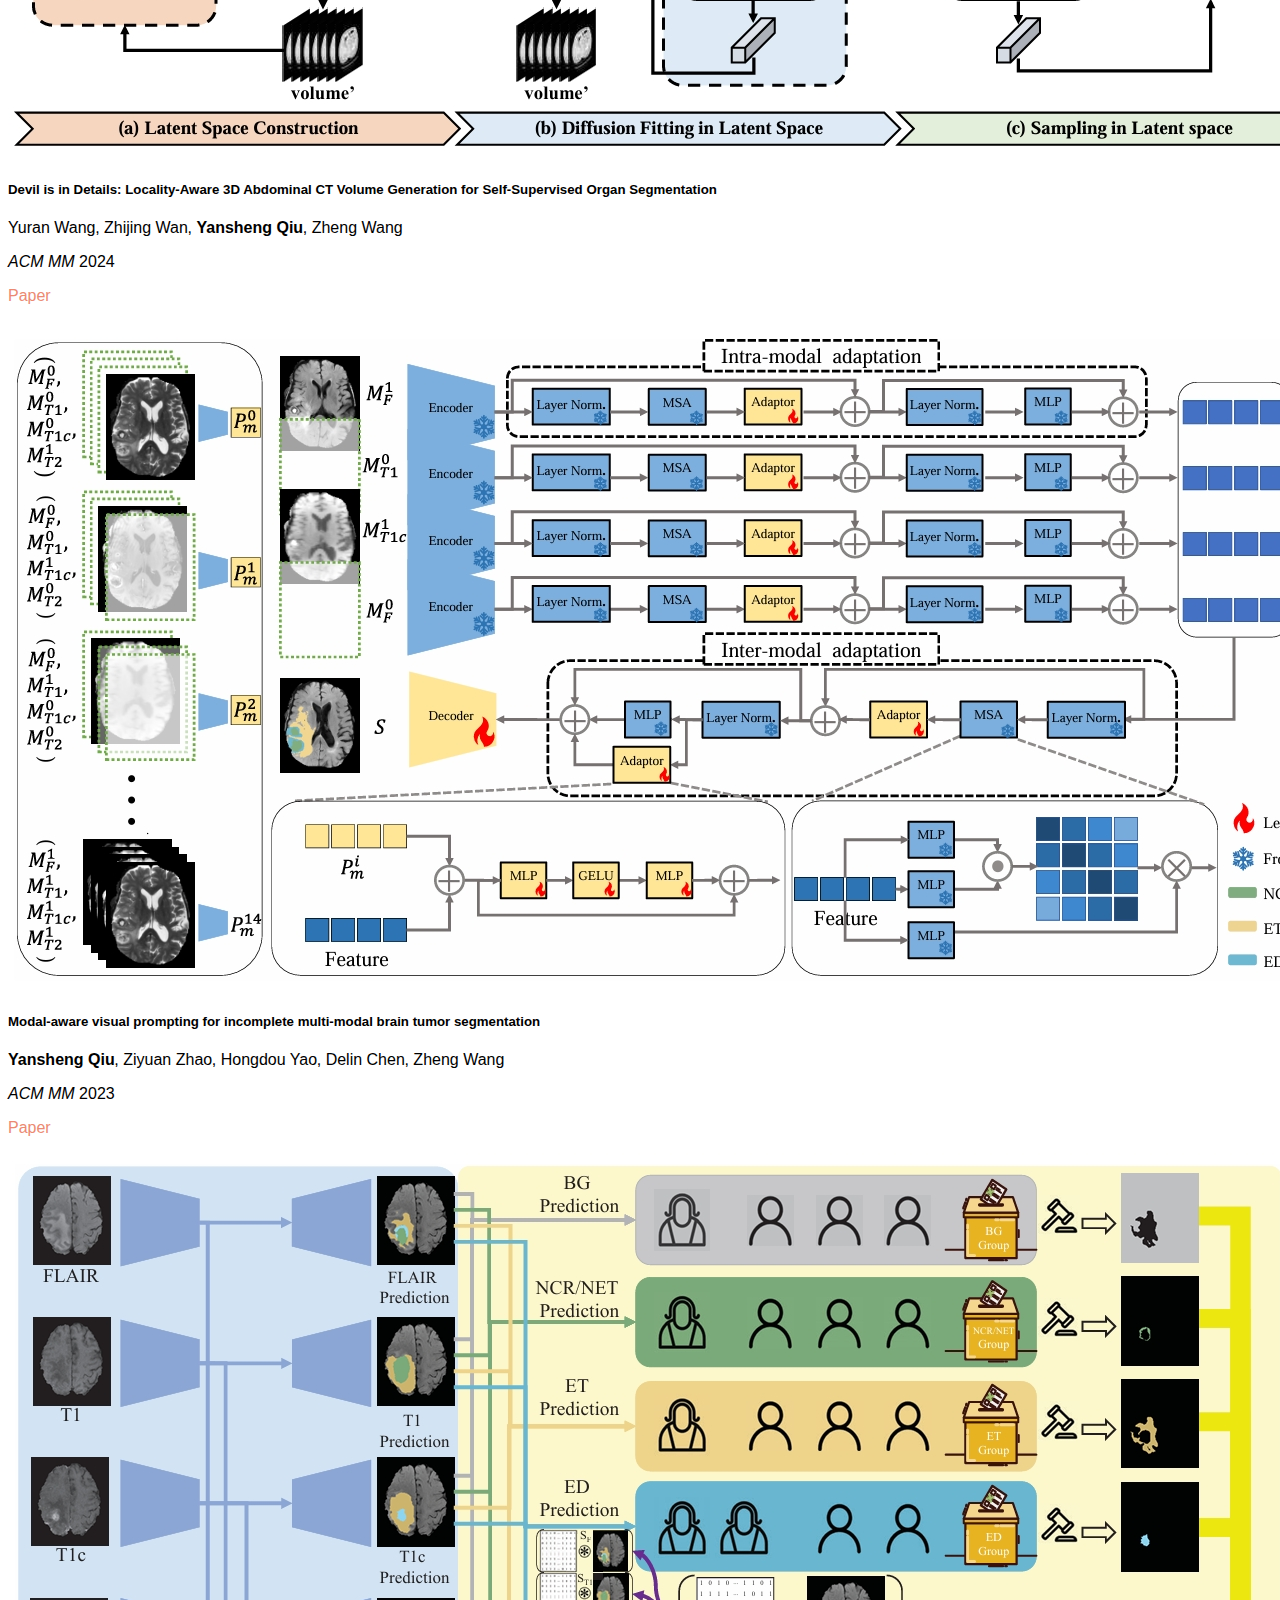
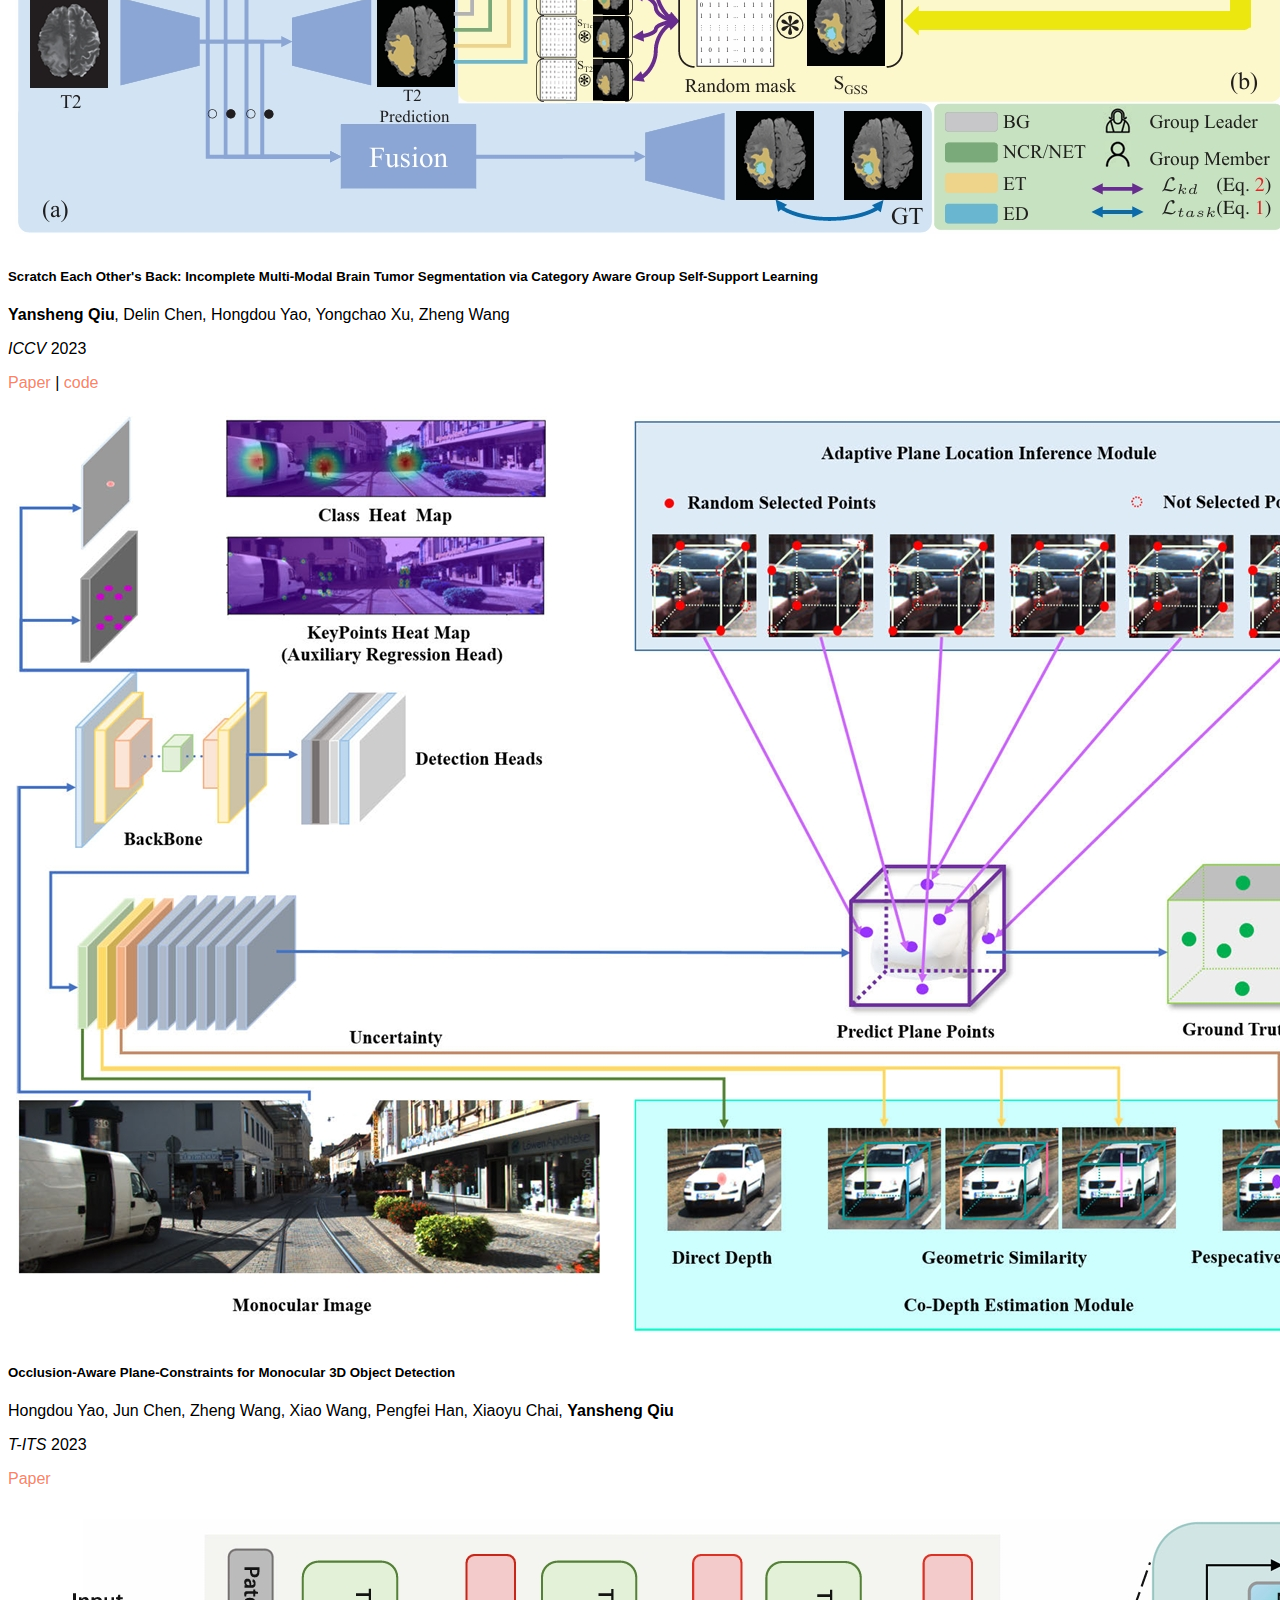
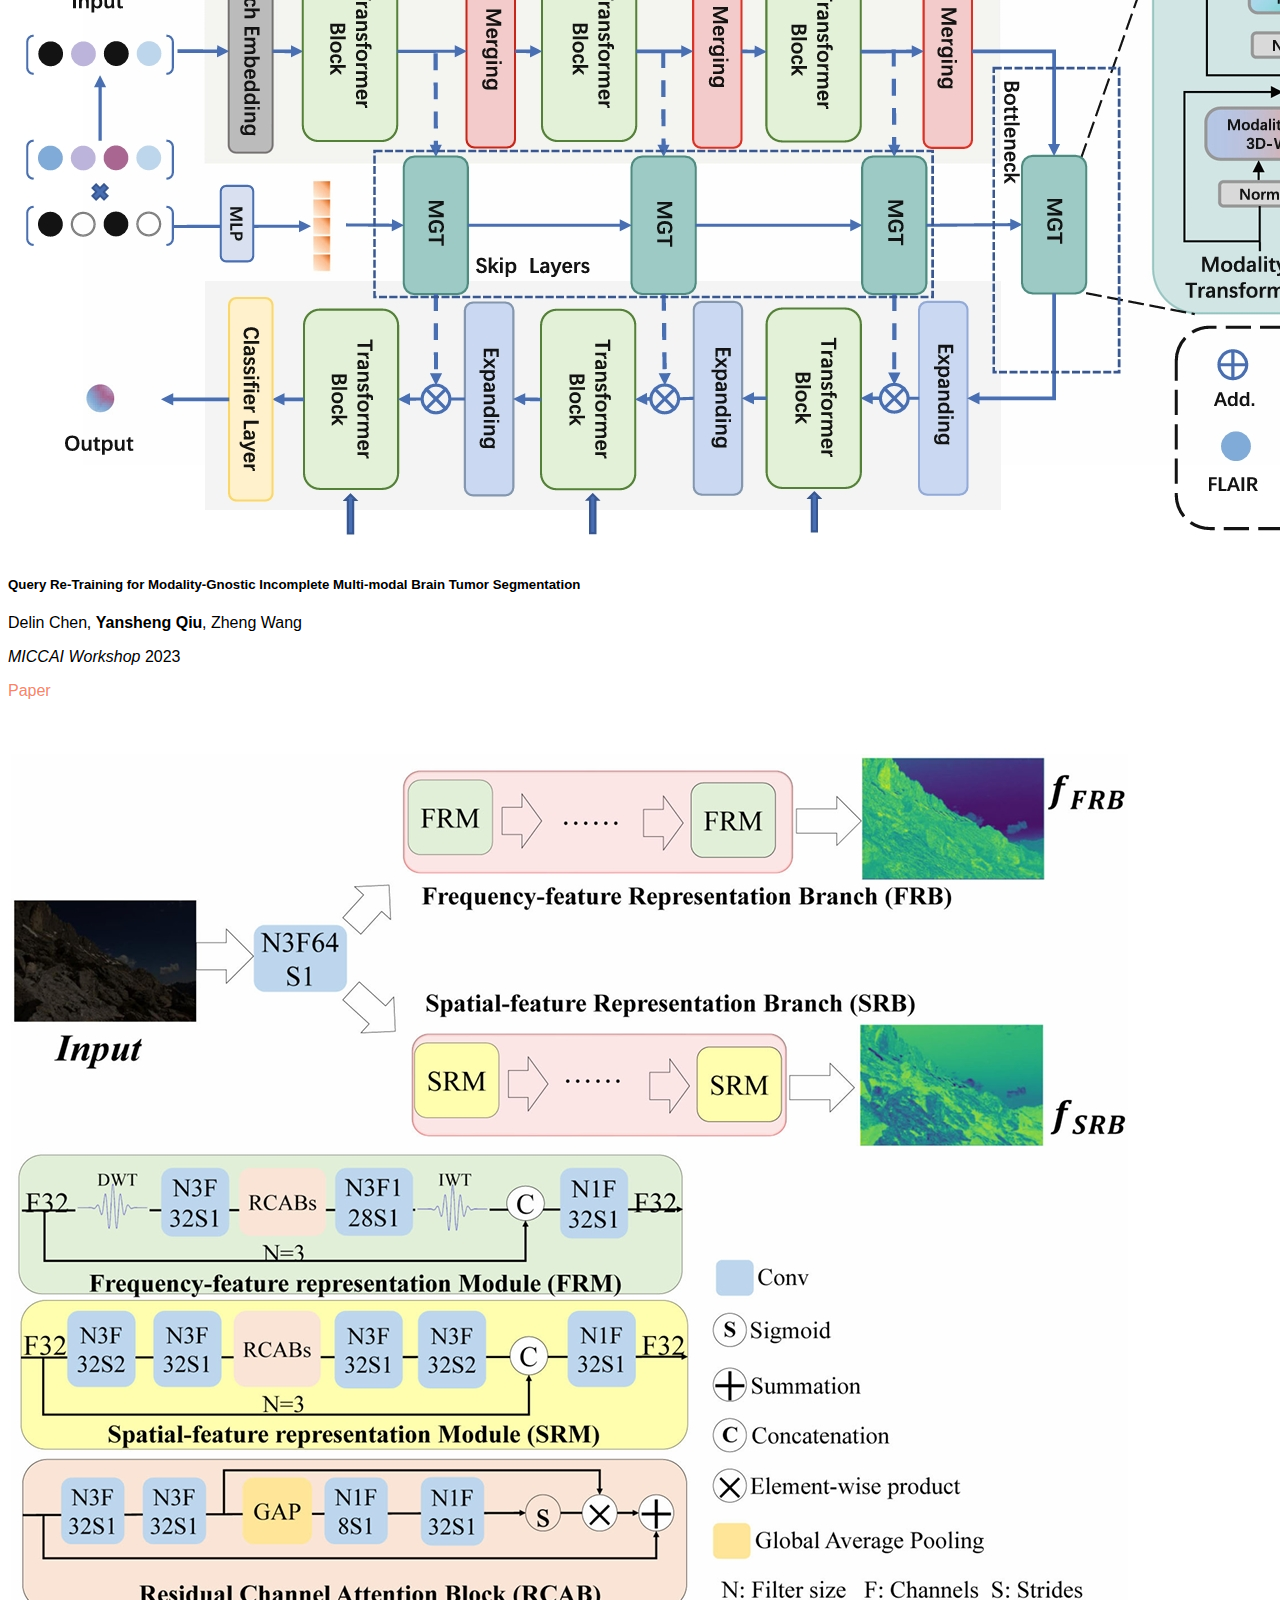
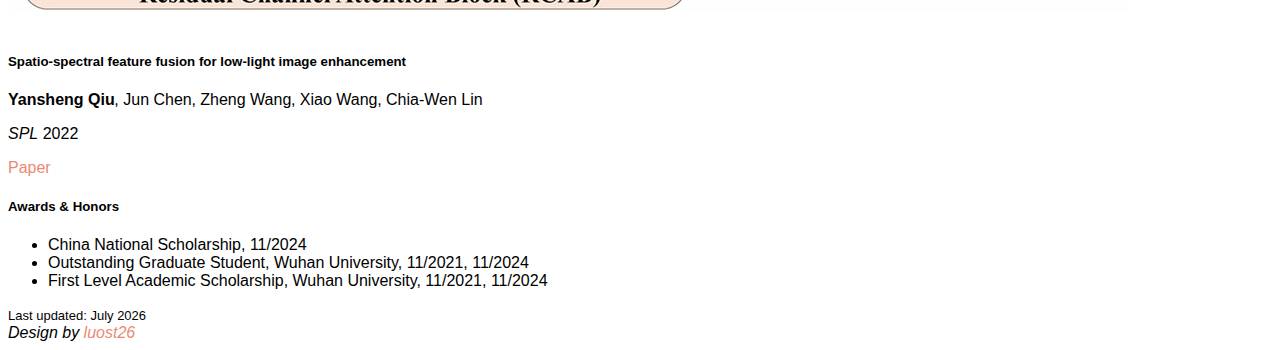
==== commit 4f9462a7: "202501024" ====
--- a/index.html
+++ b/index.html
@@ -32,7 +32,7 @@
                         Previously, I completed my Master's degree at Wuhan University in 2022. Now I am an intern (2024.12---) of Shanghai AI Laboratory, led by <a target="_blank" href="https://kpzhang93.github.io/ ">Dr. Kaipeng Zhang</a>. 
                     </p>
                     <p class="text-muted">
-                        My research road has been significantly shaped during my collaboration with <a target="_blank" href="https://sites.google.com/view/yongchaoxu">Yongchao Xu</a>, <a target="_blank" href="https://research.nii.ac.jp/~satoh/">Shin'ichi Satoh</a>, and <a target="_blank" href="https://wangzwhu.github.io/home/">Zheng Wang</a>. 
+                        My research road has been significantly shaped during my collaboration with <a target="_blank" href="https://sites.google.com/view/yongchaoxu">Prof. Yongchao Xu</a>, <a target="_blank" href="https://research.nii.ac.jp/~satoh/">Prof. Shin'ichi Satoh</a>, and <a target="_blank" href="https://wangzwhu.github.io/home/">Prof. Zheng Wang</a>. 
                         I also appreciate the internship experiences I had with <a target="_blank" href="https://www.satoh-lab.nii.ac.jp/">Shin’ichi Satoh's lab</a> at <a target="_blank" href="https://www.nii.ac.jp/">NII</a>. 
                     <!-- <p class="text-muted">I am passionate about collaboration and mentorship and have actively worked with research groups led by <a target="_blank" href="https://www.csie.ntu.edu.tw/~cyy/">Yung-Yu Chuang</a>, <a target="_blank" href="https://researchmap.jp/yinqiangzheng?lang=en">Yinqiang Zheng</a>, <a target="_blank" href="https://jianwang-cmu.github.io/">Jian Wang</a> <a target="_blank" href="https://wangzwhu.github.io/home/">Zheng Wang</a>, <a  target="_blank" href="https://yulunalexliu.github.io/">Yu-Lun Liu</a>, and <a href="https://kpzhang93.github.io/">Kaipeng Zhang</a>. Feel free to reach out to me if you are interested in collaborating or chatting about anything.</p> -->
                     </p>
